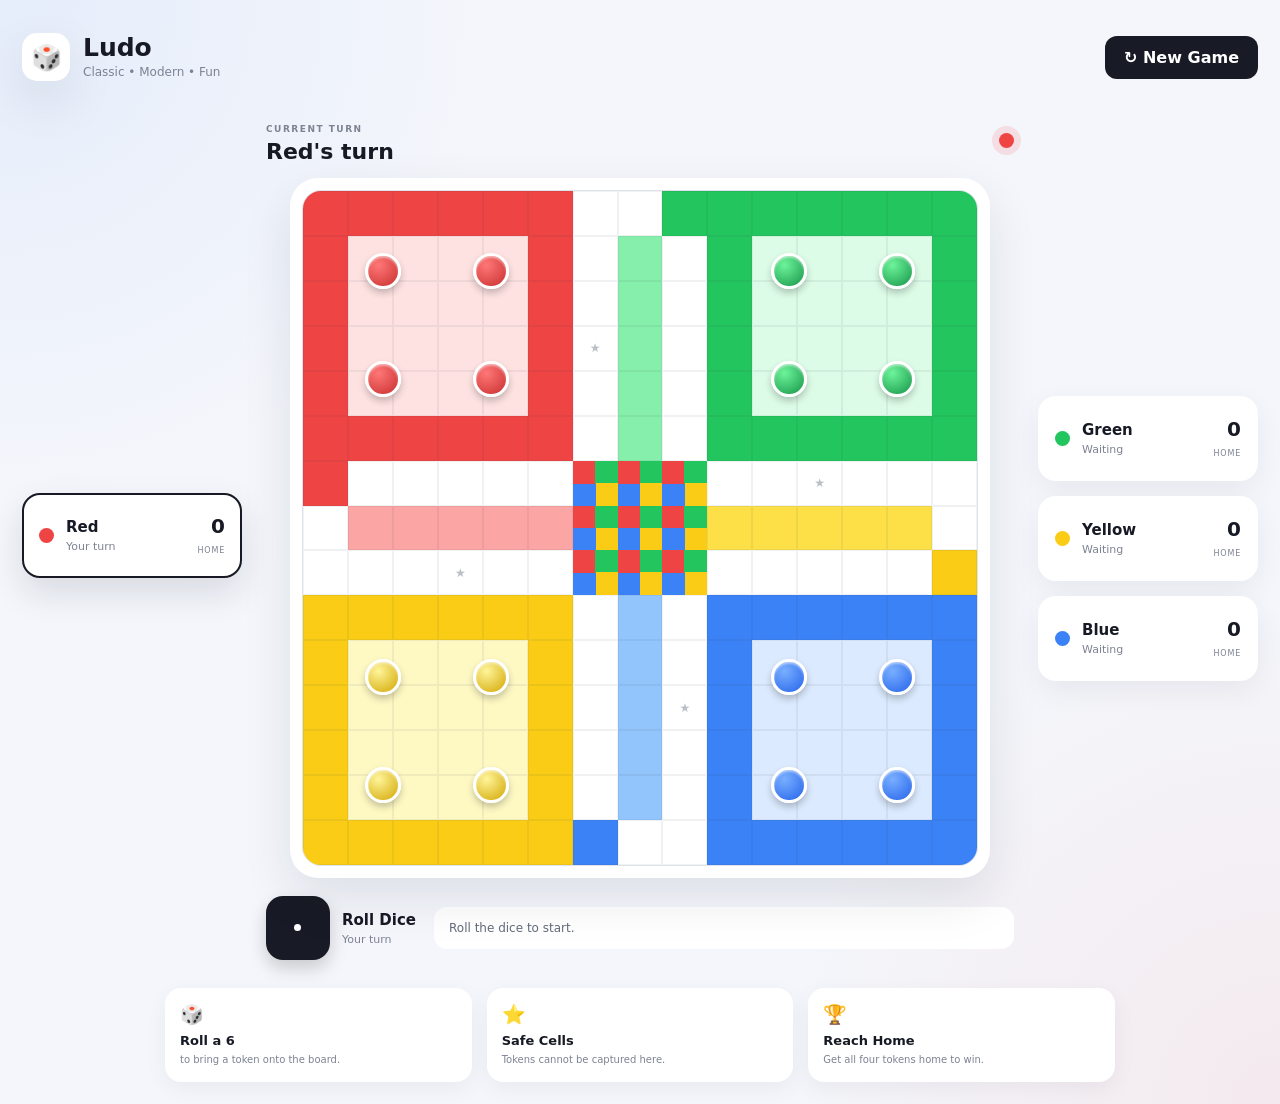
==== index.html @ ee738413 "second but first commit" ====
<!DOCTYPE html>
<html lang="en">
<head>
    <meta charset="UTF-8">
    <meta name="viewport" content="width=device-width, initial-scale=1.0">

    <title>Ludo</title>
    <meta name="description" content="Modern online Ludo game">

    <link rel="stylesheet" href="css/style.css">
</head>

<body>

<div class="app">

    <!-- Header -->
    <header class="topbar">
        <div class="brand">
            <div class="brand-icon">🎲</div>
            <div>
                <h1>Ludo</h1>
                <span>Classic • Modern • Fun</span>
            </div>
        </div>

        <button id="newGameBtn" class="new-game-btn">
            ↻ New Game
        </button>
    </header>


    <!-- Main -->
    <main class="game-layout">

        <!-- Left Player -->
        <aside class="player-panel red-panel" id="panel-red">
            <div class="player-color red"></div>

            <div class="player-info">
                <strong>Red</strong>
                <span id="red-status">Waiting</span>
            </div>

            <div class="player-score">
                <b id="red-score">0</b>
                <small>HOME</small>
            </div>
        </aside>


        <!-- Game -->
        <section class="game-area">

            <div class="game-header">

                <div>
                    <span class="eyebrow">CURRENT TURN</span>
                    <h2 id="turnText">Red's turn</h2>
                </div>

                <div class="turn-indicator" id="turnIndicator"></div>

            </div>


            <!-- Board -->
            <div class="board-wrap">

                <div id="board" class="board"></div>

                <div id="tokenLayer" class="token-layer"></div>

            </div>


            <!-- Dice -->
            <div class="controls">

                <div class="dice-area">

                    <button id="diceBtn" class="dice-button" aria-label="Roll dice">
                        <span class="dot"></span>
                        <span class="dot"></span>
                        <span class="dot"></span>
                        <span class="dot"></span>
                        <span class="dot"></span>
                        <span class="dot"></span>
                        <span class="dot"></span>
                        <span class="dot"></span>
                        <span class="dot"></span>
                    </button>

                    <div class="dice-label">
                        <span id="diceText">Roll Dice</span>
                        <small id="diceHint">Your turn</small>
                    </div>

                </div>

                <div id="message" class="game-message">
                    Roll the dice to start.
                </div>

            </div>

        </section>


        <!-- Right Player -->
        <aside class="players-right">

            <div class="player-panel green-panel" id="panel-green">
                <div class="player-color green"></div>

                <div class="player-info">
                    <strong>Green</strong>
                    <span id="green-status">Waiting</span>
                </div>

                <div class="player-score">
                    <b id="green-score">0</b>
                    <small>HOME</small>
                </div>
            </div>


            <div class="player-panel yellow-panel" id="panel-yellow">
                <div class="player-color yellow"></div>

                <div class="player-info">
                    <strong>Yellow</strong>
                    <span id="yellow-status">Waiting</span>
                </div>

                <div class="player-score">
                    <b id="yellow-score">0</b>
                    <small>HOME</small>
                </div>
            </div>


            <div class="player-panel blue-panel" id="panel-blue">
                <div class="player-color blue"></div>

                <div class="player-info">
                    <strong>Blue</strong>
                    <span id="blue-status">Waiting</span>
                </div>

                <div class="player-score">
                    <b id="blue-score">0</b>
                    <small>HOME</small>
                </div>
            </div>

        </aside>

    </main>


    <!-- Rules -->
    <section class="rules">

        <div>
            <span>🎲</span>
            <strong>Roll a 6</strong>
            <p>to bring a token onto the board.</p>
        </div>

        <div>
            <span>⭐</span>
            <strong>Safe Cells</strong>
            <p>Tokens cannot be captured here.</p>
        </div>

        <div>
            <span>🏆</span>
            <strong>Reach Home</strong>
            <p>Get all four tokens home to win.</p>
        </div>

    </section>

</div>

<script src="js/game.js"></script>

</body>
</html>
---- css/style.css ----
* {
    box-sizing: border-box;
    margin: 0;
    padding: 0;
}

:root {
    --bg: #f4f6fb;
    --card: #ffffff;
    --text: #171a24;
    --muted: #7d8292;

    --red: #ef4444;
    --red-dark: #c92f2f;
    --red-light: #fee2e2;

    --green: #22c55e;
    --green-dark: #159447;
    --green-light: #dcfce7;

    --yellow: #facc15;
    --yellow-dark: #d2a600;
    --yellow-light: #fef9c3;

    --blue: #3b82f6;
    --blue-dark: #2563eb;
    --blue-light: #dbeafe;

    --shadow: 0 20px 50px rgba(22, 28, 45, .10);
}

body {
    min-height: 100vh;
    background:
        radial-gradient(circle at top left, rgba(59,130,246,.08), transparent 30%),
        radial-gradient(circle at bottom right, rgba(239,68,68,.07), transparent 30%),
        var(--bg);

    font-family:
        Inter,
        ui-sans-serif,
        system-ui,
        -apple-system,
        BlinkMacSystemFont,
        "Segoe UI",
        sans-serif;

    color: var(--text);
}

button {
    font: inherit;
}

.app {
    width: min(1450px, 100%);
    margin: auto;
    padding: 22px;
}


/* =========================
   HEADER
========================= */

.topbar {
    height: 70px;

    display: flex;
    align-items: center;
    justify-content: space-between;

    margin-bottom: 25px;
}

.brand {
    display: flex;
    align-items: center;
    gap: 13px;
}

.brand-icon {
    width: 48px;
    height: 48px;

    display: grid;
    place-items: center;

    background: #fff;
    border-radius: 15px;

    box-shadow: var(--shadow);

    font-size: 25px;
}

.brand h1 {
    font-size: 25px;
    line-height: 1;
}

.brand span {
    display: block;
    margin-top: 5px;

    font-size: 12px;
    color: var(--muted);
}

.new-game-btn {
    border: 0;
    background: #181b25;
    color: white;

    padding: 12px 19px;

    border-radius: 12px;

    cursor: pointer;

    font-weight: 700;

    transition: .2s;
}

.new-game-btn:hover {
    transform: translateY(-2px);
    box-shadow: 0 8px 20px rgba(0,0,0,.15);
}


/* =========================
   GAME LAYOUT
========================= */

.game-layout {
    display: grid;

    grid-template-columns:
        minmax(170px, 220px)
        minmax(500px, 760px)
        minmax(170px, 220px);

    gap: 24px;

    align-items: center;

    justify-content: center;
}


/* =========================
   PLAYER PANELS
========================= */

.players-right {
    display: flex;
    flex-direction: column;
    gap: 15px;
}

.player-panel {
    background: var(--card);

    min-height: 85px;

    border-radius: 18px;

    padding: 15px;

    display: flex;
    align-items: center;
    gap: 12px;

    box-shadow: 0 10px 30px rgba(20, 25, 40, .06);

    border: 2px solid transparent;

    transition: .25s;
}

.player-panel.active {
    transform: translateY(-3px);

    box-shadow:
        0 15px 35px rgba(20,25,40,.12);

    border-color: currentColor;
}

.player-color {
    width: 15px;
    height: 15px;

    border-radius: 50%;

    flex-shrink: 0;
}

.player-color.red {
    background: var(--red);
}

.player-color.green {
    background: var(--green);
}

.player-color.yellow {
    background: var(--yellow);
}

.player-color.blue {
    background: var(--blue);
}

.player-info {
    flex: 1;
}

.player-info strong {
    display: block;
    font-size: 15px;
}

.player-info span {
    display: block;

    margin-top: 4px;

    color: var(--muted);

    font-size: 11px;
}

.player-score {
    text-align: right;
}

.player-score b {
    display: block;
    font-size: 20px;
}

.player-score small {
    color: var(--muted);
    font-size: 8px;
    letter-spacing: .8px;
}


/* =========================
   GAME AREA
========================= */

.game-area {
    min-width: 0;
}

.game-header {
    display: flex;
    justify-content: space-between;
    align-items: center;

    margin-bottom: 14px;
}

.eyebrow {
    font-size: 9px;
    font-weight: 800;
    letter-spacing: 1.5px;
    color: var(--muted);
}

.game-header h2 {
    margin-top: 3px;
    font-size: 22px;
}

.turn-indicator {
    width: 15px;
    height: 15px;

    border-radius: 50%;

    background: var(--red);

    box-shadow: 0 0 0 7px rgba(239,68,68,.13);

    transition: .25s;
}


/* =========================
   BOARD
========================= */

.board-wrap {
    width: min(100%, 700px);
    aspect-ratio: 1;

    margin: auto;

    position: relative;

    background: white;

    border-radius: 28px;

    padding: 12px;

    box-shadow: var(--shadow);

    user-select: none;
}

.board {
    width: 100%;
    height: 100%;

    display: grid;

    grid-template-columns: repeat(15, 1fr);
    grid-template-rows: repeat(15, 1fr);

    overflow: hidden;

    border-radius: 19px;

    background: #e9ebf1;

    border: 1px solid #dfe2e9;

    position: relative;
}


/* Every board cell */

.cell {
    position: relative;

    display: grid;
    place-items: center;

    border: 1px solid rgba(50,55,70,.07);

    background: #f7f8fa;
}


/* Yard areas */

.cell.yard-red {
    background: var(--red);
}

.cell.yard-green {
    background: var(--green);
}

.cell.yard-yellow {
    background: var(--yellow);
}

.cell.yard-blue {
    background: var(--blue);
}


/* Yard inner area */

.cell.yard-inner-red {
    background: var(--red-light);
}

.cell.yard-inner-green {
    background: var(--green-light);
}

.cell.yard-inner-yellow {
    background: var(--yellow-light);
}

.cell.yard-inner-blue {
    background: var(--blue-light);
}


/* Main path */

.cell.path {
    background: #fff;
}


/* Colored home lanes */

.cell.lane-red {
    background: #fca5a5;
}

.cell.lane-green {
    background: #86efac;
}

.cell.lane-yellow {
    background: #fde047;
}

.cell.lane-blue {
    background: #93c5fd;
}


/* Starting cells */

.cell.start-red {
    background: var(--red);
}

.cell.start-green {
    background: var(--green);
}

.cell.start-yellow {
    background: var(--yellow);
}

.cell.start-blue {
    background: var(--blue);
}


/* Safe cells */

.safe::after {
    content: "★";

    font-size: 12px;

    color: #b4b7c2;

    opacity: .9;
}


/* Center */

.center-cell {
    background:
        conic-gradient(
            var(--green) 0 25%,
            var(--yellow) 25% 50%,
            var(--blue) 50% 75%,
            var(--red) 75% 100%
        ) !important;

    border: 0 !important;
}


/* =========================
   TOKEN LAYER
========================= */

.token-layer {
    position: absolute;

    inset: 12px;

    pointer-events: none;
}

.token {
    position: absolute;

    width: 5.3%;
    aspect-ratio: 1;

    border-radius: 50%;

    border: 3px solid white;

    box-shadow:
        0 4px 7px rgba(0,0,0,.22),
        inset 0 2px 2px rgba(255,255,255,.45);

    transform:
        translate(-50%, -50%)
        scale(1);

    transition:
        left .16s ease,
        top .16s ease,
        transform .18s ease,
        box-shadow .18s ease;

    pointer-events: auto;

    cursor: default;

    z-index: 5;
}

.token.red {
    background:
        radial-gradient(circle at 35% 30%, #ff7777, var(--red-dark));
}

.token.green {
    background:
        radial-gradient(circle at 35% 30%, #6df49a, var(--green-dark));
}

.token.yellow {
    background:
        radial-gradient(circle at 35% 30%, #fff59a, var(--yellow-dark));
}

.token.blue {
    background:
        radial-gradient(circle at 35% 30%, #79afff, var(--blue-dark));
}

.token.movable {
    cursor: pointer;

    animation: tokenPulse 1s infinite;

    box-shadow:
        0 0 0 5px rgba(255,255,255,.65),
        0 6px 14px rgba(0,0,0,.25);
}

.token.movable:hover {
    transform:
        translate(-50%, -50%)
        scale(1.18);
}

.token.finished {
    opacity: .85;
}

@keyframes tokenPulse {

    0%, 100% {
        transform:
            translate(-50%, -50%)
            scale(1);
    }

    50% {
        transform:
            translate(-50%, -50%)
            scale(1.12);
    }

}


/* =========================
   CONTROLS
========================= */

.controls {
    margin-top: 18px;

    display: flex;
    align-items: center;
    gap: 18px;
}

.dice-area {
    display: flex;
    align-items: center;
    gap: 12px;
}

.dice-button {
    width: 64px;
    height: 64px;

    flex-shrink: 0;

    border: 0;

    border-radius: 17px;

    background: #181b25;

    display: grid;

    grid-template-columns: repeat(3, 1fr);
    grid-template-rows: repeat(3, 1fr);

    padding: 12px;

    cursor: pointer;

    box-shadow:
        0 8px 18px rgba(0,0,0,.18);

    transition: .2s;
}

.dice-button:hover {
    transform: translateY(-2px);
}

.dice-button:active {
    transform: scale(.95);
}

.dice-button.disabled {
    opacity: .45;
    cursor: not-allowed;
    transform: none;
}

.dot {
    width: 7px;
    height: 7px;

    border-radius: 50%;

    background: white;

    opacity: 0;

    justify-self: center;
    align-self: center;
}

.dice-label span {
    display: block;

    font-size: 15px;
    font-weight: 800;
}

.dice-label small {
    display: block;

    margin-top: 4px;

    color: var(--muted);

    font-size: 11px;
}

.game-message {
    flex: 1;

    min-height: 42px;

    padding: 12px 15px;

    background: white;

    border-radius: 13px;

    color: #646a7b;

    font-size: 12px;

    display: flex;
    align-items: center;
}


/* =========================
   RULES
========================= */

.rules {
    margin: 28px auto 0;

    width: min(100%, 950px);

    display: grid;
    grid-template-columns: repeat(3, 1fr);

    gap: 15px;
}

.rules > div {
    background: white;

    border-radius: 16px;

    padding: 15px;

    box-shadow: 0 7px 22px rgba(20,25,40,.05);
}

.rules span {
    font-size: 19px;
}

.rules strong {
    display: block;

    margin-top: 7px;

    font-size: 13px;
}

.rules p {
    margin-top: 4px;

    color: var(--muted);

    font-size: 10px;

    line-height: 1.5;
}


/* =========================
   WINNER
========================= */

.winner-overlay {
    position: fixed;

    inset: 0;

    z-index: 100;

    display: grid;
    place-items: center;

    background: rgba(15,18,27,.65);

    backdrop-filter: blur(8px);
}

.winner-card {
    width: min(90%, 400px);

    padding: 35px;

    background: white;

    border-radius: 25px;

    text-align: center;

    box-shadow: 0 30px 80px rgba(0,0,0,.3);
}

.winner-card .trophy {
    font-size: 55px;
}

.winner-card h2 {
    margin-top: 10px;

    font-size: 28px;
}

.winner-card p {
    margin-top: 8px;

    color: var(--muted);
}

.winner-card button {
    margin-top: 25px;

    border: 0;

    padding: 12px 22px;

    border-radius: 12px;

    background: #181b25;

    color: white;

    font-weight: 700;

    cursor: pointer;
}


/* =========================
   DICE ANIMATION
========================= */

.dice-button.rolling {
    animation: diceShake .5s ease;
}

@keyframes diceShake {

    0% {
        transform: rotate(0);
    }

    20% {
        transform: rotate(-12deg) scale(1.05);
    }

    40% {
        transform: rotate(12deg) scale(1.05);
    }

    60% {
        transform: rotate(-8deg);
    }

    80% {
        transform: rotate(8deg);
    }

    100% {
        transform: rotate(0);
    }

}


/* =========================
   RESPONSIVE
========================= */

@media (max-width: 1050px) {

    .game-layout {
        grid-template-columns: 180px minmax(400px, 650px);
    }

    .players-right {
        grid-column: 1 / -1;

        display: grid;
        grid-template-columns: repeat(3, 1fr);
    }

    .red-panel {
        align-self: start;
    }

}


@media (max-width: 720px) {

    .app {
        padding: 12px;
    }

    .topbar {
        height: 55px;
        margin-bottom: 15px;
    }

    .brand-icon {
        width: 40px;
        height: 40px;
        border-radius: 12px;
        font-size: 20px;
    }

    .brand h1 {
        font-size: 20px;
    }

    .brand span {
        display: none;
    }

    .new-game-btn {
        padding: 9px 12px;
        font-size: 12px;
    }

    .game-layout {
        display: flex;
        flex-direction: column;
        gap: 12px;
    }

    .red-panel {
        width: 100%;
    }

    .players-right {
        width: 100%;

        display: grid;
        grid-template-columns: repeat(3, 1fr);

        gap: 8px;

        order: 5;
    }

    .player-panel {
        min-height: 65px;
        padding: 10px;
        border-radius: 13px;
    }

    .player-info strong {
        font-size: 12px;
    }

    .player-info span {
        font-size: 9px;
    }

    .player-score b {
        font-size: 15px;
    }

    .game-header h2 {
        font-size: 18px;
    }

    .board-wrap {
        padding: 7px;
        border-radius: 20px;
    }

    .token-layer {
        inset: 7px;
    }

    .controls {
        gap: 10px;
    }

    .dice-button {
        width: 57px;
        height: 57px;
    }

    .game-message {
        font-size: 10px;
    }

    .rules {
        grid-template-columns: 1fr;

        margin-top: 15px;
    }

    .rules > div {
        padding: 12px;
    }
}


@media (max-width: 420px) {

    .players-right {
        grid-template-columns: 1fr 1fr;
    }

    .players-right .blue-panel {
        grid-column: span 2;
    }

}
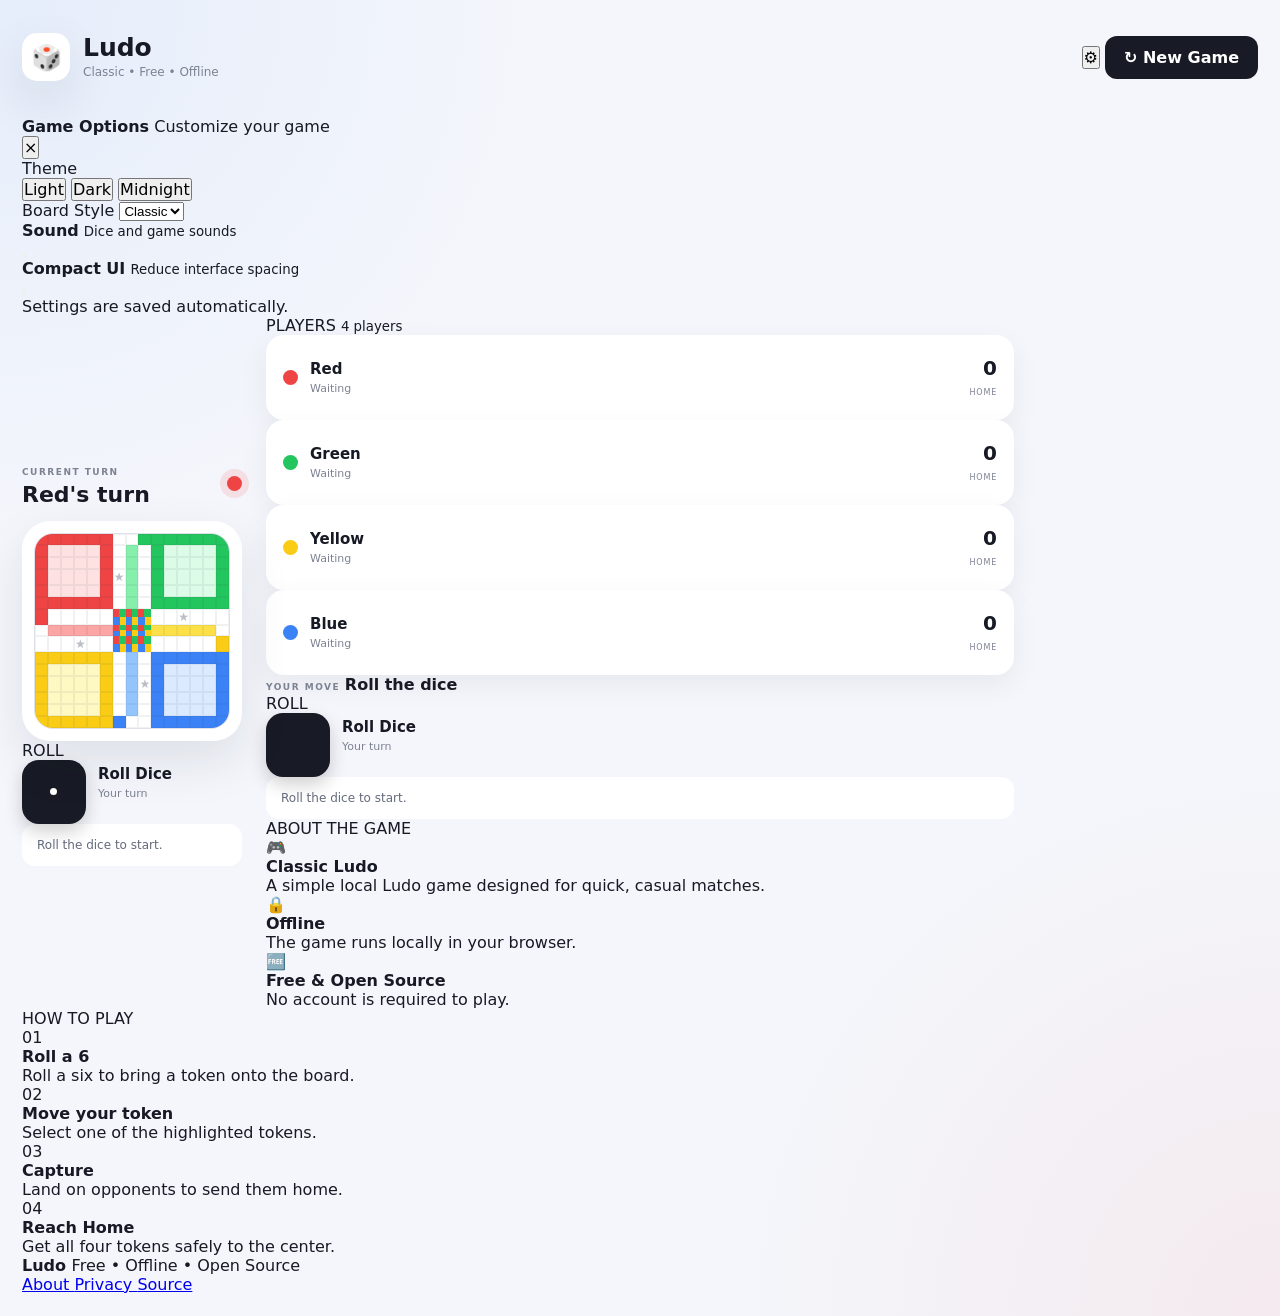
==== commit aff3b9a5: "fixups 0.2" ====
--- a/index.html
+++ b/index.html
@@ -2,10 +2,19 @@
 <html lang="en">
 <head>
     <meta charset="UTF-8">
-    <meta name="viewport" content="width=device-width, initial-scale=1.0">
-
-    <title>Ludo</title>
-    <meta name="description" content="Modern online Ludo game">
+    <meta
+        name="viewport"
+        content="width=device-width, initial-scale=1, viewport-fit=cover"
+    >
+
+    <meta
+        name="description"
+        content="A modern, free and offline Ludo game."
+    >
+
+    <meta name="theme-color" content="#f4f6fb">
+
+    <title>Ludo — Classic Offline Game</title>
 
     <link rel="stylesheet" href="css/style.css">
 </head>
@@ -14,175 +23,750 @@
 
 <div class="app">
 
-    <!-- Header -->
+    <!-- =================================================
+         HEADER
+    ================================================== -->
+
     <header class="topbar">
+
         <div class="brand">
-            <div class="brand-icon">🎲</div>
+
+            <div class="brand-icon">
+                🎲
+            </div>
+
+            <div class="brand-text">
+                <h1>Ludo</h1>
+                <span>Classic • Free • Offline</span>
+            </div>
+
+        </div>
+
+
+        <div class="header-actions">
+
+            <button
+                id="optionsBtn"
+                class="icon-btn"
+                type="button"
+                aria-label="Open options"
+                title="Options"
+            >
+                ⚙
+            </button>
+
+            <button
+                id="newGameBtn"
+                class="new-game-btn"
+                type="button"
+            >
+                <span>↻</span>
+                <span>New Game</span>
+            </button>
+
+        </div>
+
+    </header>
+
+
+    <!-- =================================================
+         OPTIONS MENU
+    ================================================== -->
+
+    <div
+        id="optionsMenu"
+        class="options-menu"
+        aria-hidden="true"
+    >
+
+        <div class="options-head">
             <div>
-                <h1>Ludo</h1>
-                <span>Classic • Modern • Fun</span>
-            </div>
-        </div>
-
-        <button id="newGameBtn" class="new-game-btn">
-            ↻ New Game
-        </button>
-    </header>
-
-
-    <!-- Main -->
+                <strong>Game Options</strong>
+                <span>Customize your game</span>
+            </div>
+
+            <button
+                id="closeOptionsBtn"
+                class="close-options"
+                type="button"
+                aria-label="Close options"
+            >
+                ×
+            </button>
+        </div>
+
+
+        <div class="option-group">
+
+            <label>Theme</label>
+
+            <div class="theme-options">
+
+                <button
+                    class="theme-choice active"
+                    data-theme="light"
+                    type="button"
+                >
+                    <span class="theme-preview light-preview"></span>
+                    Light
+                </button>
+
+                <button
+                    class="theme-choice"
+                    data-theme="dark"
+                    type="button"
+                >
+                    <span class="theme-preview dark-preview"></span>
+                    Dark
+                </button>
+
+                <button
+                    class="theme-choice"
+                    data-theme="midnight"
+                    type="button"
+                >
+                    <span class="theme-preview midnight-preview"></span>
+                    Midnight
+                </button>
+
+            </div>
+
+        </div>
+
+
+        <div class="option-group">
+
+            <label>Board Style</label>
+
+            <select id="boardStyleSelect">
+
+                <option value="classic">
+                    Classic
+                </option>
+
+                <option value="soft">
+                    Soft
+                </option>
+
+                <option value="glass">
+                    Glass
+                </option>
+
+            </select>
+
+        </div>
+
+
+        <div class="option-row">
+
+            <div>
+                <strong>Sound</strong>
+                <small>Dice and game sounds</small>
+            </div>
+
+            <button
+                id="soundToggle"
+                class="switch active"
+                type="button"
+                aria-label="Toggle sound"
+            >
+                <span></span>
+            </button>
+
+        </div>
+
+
+        <div class="option-row">
+
+            <div>
+                <strong>Compact UI</strong>
+                <small>Reduce interface spacing</small>
+            </div>
+
+            <button
+                id="compactToggle"
+                class="switch"
+                type="button"
+                aria-label="Toggle compact interface"
+            >
+                <span></span>
+            </button>
+
+        </div>
+
+
+        <div class="options-footer">
+            Settings are saved automatically.
+        </div>
+
+    </div>
+
+
+    <!-- =================================================
+         MAIN GAME
+    ================================================== -->
+
     <main class="game-layout">
 
-        <!-- Left Player -->
-        <aside class="player-panel red-panel" id="panel-red">
-            <div class="player-color red"></div>
-
-            <div class="player-info">
-                <strong>Red</strong>
-                <span id="red-status">Waiting</span>
-            </div>
-
-            <div class="player-score">
-                <b id="red-score">0</b>
-                <small>HOME</small>
-            </div>
+
+        <!-- =================================================
+             BOARD COLUMN
+        ================================================== -->
+
+        <section class="game-column">
+
+            <div class="game-header">
+
+                <div class="turn-title">
+
+                    <span class="eyebrow">
+                        CURRENT TURN
+                    </span>
+
+                    <h2 id="turnText">
+                        Red's turn
+                    </h2>
+
+                </div>
+
+                <div
+                    id="turnIndicator"
+                    class="turn-indicator red-indicator"
+                ></div>
+
+            </div>
+
+
+            <!-- BOARD -->
+
+            <div class="board-wrap">
+
+                <div
+                    id="board"
+                    class="board"
+                    aria-label="Ludo board"
+                ></div>
+
+                <div
+                    id="tokenLayer"
+                    class="token-layer"
+                ></div>
+
+            </div>
+
+
+            <!-- MOBILE DICE -->
+
+            <div class="mobile-controls">
+
+                <div class="dice-area">
+
+                    <div class="dice-button-wrap">
+
+                        <div
+                            id="diceAttention"
+                            class="dice-attention"
+                        >
+                            ROLL
+                        </div>
+
+                        <button
+                            id="diceBtn"
+                            class="dice-button"
+                            type="button"
+                            aria-label="Roll dice"
+                        >
+
+                            <span class="dot"></span>
+                            <span class="dot"></span>
+                            <span class="dot"></span>
+
+                            <span class="dot"></span>
+                            <span class="dot"></span>
+                            <span class="dot"></span>
+
+                            <span class="dot"></span>
+                            <span class="dot"></span>
+                            <span class="dot"></span>
+
+                        </button>
+
+                    </div>
+
+
+                    <div class="dice-label">
+
+                        <span id="diceText">
+                            Roll Dice
+                        </span>
+
+                        <small id="diceHint">
+                            Your turn
+                        </small>
+
+                    </div>
+
+                </div>
+
+
+                <div
+                    id="mobileMessage"
+                    class="game-message"
+                >
+                    Roll the dice to start.
+                </div>
+
+            </div>
+
+        </section>
+
+
+        <!-- =================================================
+             RIGHT SIDEBAR
+        ================================================== -->
+
+        <aside class="sidebar">
+
+
+            <!-- PLAYERS -->
+
+            <section class="players-section">
+
+                <div class="section-title">
+                    <span>PLAYERS</span>
+                    <small>4 players</small>
+                </div>
+
+
+                <div
+                    id="playerList"
+                    class="player-list"
+                >
+
+                    <!-- RED -->
+
+                    <div
+                        class="player-panel red-panel"
+                        id="panel-red"
+                    >
+
+                        <div class="player-color red"></div>
+
+                        <div class="player-info">
+
+                            <strong>Red</strong>
+
+                            <span id="red-status">
+                                Waiting
+                            </span>
+
+                        </div>
+
+                        <div class="player-score">
+
+                            <b id="red-score">
+                                0
+                            </b>
+
+                            <small>HOME</small>
+
+                        </div>
+
+                    </div>
+
+
+                    <!-- GREEN -->
+
+                    <div
+                        class="player-panel green-panel"
+                        id="panel-green"
+                    >
+
+                        <div class="player-color green"></div>
+
+                        <div class="player-info">
+
+                            <strong>Green</strong>
+
+                            <span id="green-status">
+                                Waiting
+                            </span>
+
+                        </div>
+
+                        <div class="player-score">
+
+                            <b id="green-score">
+                                0
+                            </b>
+
+                            <small>HOME</small>
+
+                        </div>
+
+                    </div>
+
+
+                    <!-- YELLOW -->
+
+                    <div
+                        class="player-panel yellow-panel"
+                        id="panel-yellow"
+                    >
+
+                        <div class="player-color yellow"></div>
+
+                        <div class="player-info">
+
+                            <strong>Yellow</strong>
+
+                            <span id="yellow-status">
+                                Waiting
+                            </span>
+
+                        </div>
+
+                        <div class="player-score">
+
+                            <b id="yellow-score">
+                                0
+                            </b>
+
+                            <small>HOME</small>
+
+                        </div>
+
+                    </div>
+
+
+                    <!-- BLUE -->
+
+                    <div
+                        class="player-panel blue-panel"
+                        id="panel-blue"
+                    >
+
+                        <div class="player-color blue"></div>
+
+                        <div class="player-info">
+
+                            <strong>Blue</strong>
+
+                            <span id="blue-status">
+                                Waiting
+                            </span>
+
+                        </div>
+
+                        <div class="player-score">
+
+                            <b id="blue-score">
+                                0
+                            </b>
+
+                            <small>HOME</small>
+
+                        </div>
+
+                    </div>
+
+                </div>
+
+            </section>
+
+
+            <!-- =================================================
+                 DICE DESKTOP
+            ================================================== -->
+
+            <section class="desktop-controls">
+
+                <div class="desktop-dice-title">
+                    <span class="eyebrow">
+                        YOUR MOVE
+                    </span>
+
+                    <strong>
+                        Roll the dice
+                    </strong>
+                </div>
+
+
+                <div class="dice-area">
+
+                    <div class="dice-button-wrap">
+
+                        <div
+                            id="diceAttentionDesktop"
+                            class="dice-attention"
+                        >
+                            ROLL
+                        </div>
+
+                        <button
+                            id="diceBtnDesktop"
+                            class="dice-button"
+                            type="button"
+                            aria-label="Roll dice"
+                        >
+
+                            <span class="dot"></span>
+                            <span class="dot"></span>
+                            <span class="dot"></span>
+
+                            <span class="dot"></span>
+                            <span class="dot"></span>
+                            <span class="dot"></span>
+
+                            <span class="dot"></span>
+                            <span class="dot"></span>
+                            <span class="dot"></span>
+
+                        </button>
+
+                    </div>
+
+
+                    <div class="dice-label">
+
+                        <span id="diceTextDesktop">
+                            Roll Dice
+                        </span>
+
+                        <small id="diceHintDesktop">
+                            Your turn
+                        </small>
+
+                    </div>
+
+                </div>
+
+
+                <div
+                    id="desktopMessage"
+                    class="game-message"
+                >
+                    Roll the dice to start.
+                </div>
+
+            </section>
+
+
+            <!-- =================================================
+                 GAME INFO
+            ================================================== -->
+
+            <section class="about-section">
+
+                <div class="section-title">
+                    <span>ABOUT THE GAME</span>
+                </div>
+
+
+                <div class="info-card">
+
+                    <div class="info-icon">
+                        🎮
+                    </div>
+
+                    <div>
+                        <strong>
+                            Classic Ludo
+                        </strong>
+
+                        <p>
+                            A simple local Ludo game
+                            designed for quick,
+                            casual matches.
+                        </p>
+                    </div>
+
+                </div>
+
+
+                <div class="info-card">
+
+                    <div class="info-icon">
+                        🔒
+                    </div>
+
+                    <div>
+                        <strong>
+                            Offline
+                        </strong>
+
+                        <p>
+                            The game runs locally
+                            in your browser.
+                        </p>
+                    </div>
+
+                </div>
+
+
+                <div class="info-card">
+
+                    <div class="info-icon">
+                        🆓
+                    </div>
+
+                    <div>
+                        <strong>
+                            Free & Open Source
+                        </strong>
+
+                        <p>
+                            No account is required
+                            to play.
+                        </p>
+                    </div>
+
+                </div>
+
+            </section>
+
         </aside>
 
-
-        <!-- Game -->
-        <section class="game-area">
-
-            <div class="game-header">
+    </main>
+
+
+    <!-- =================================================
+         RULES
+    ================================================== -->
+
+    <section class="rules-section">
+
+        <div class="section-title rules-title">
+            <span>HOW TO PLAY</span>
+        </div>
+
+
+        <div class="rules-grid">
+
+            <div class="rule-card">
+
+                <span class="rule-number">
+                    01
+                </span>
 
                 <div>
-                    <span class="eyebrow">CURRENT TURN</span>
-                    <h2 id="turnText">Red's turn</h2>
-                </div>
-
-                <div class="turn-indicator" id="turnIndicator"></div>
-
-            </div>
-
-
-            <!-- Board -->
-            <div class="board-wrap">
-
-                <div id="board" class="board"></div>
-
-                <div id="tokenLayer" class="token-layer"></div>
-
-            </div>
-
-
-            <!-- Dice -->
-            <div class="controls">
-
-                <div class="dice-area">
-
-                    <button id="diceBtn" class="dice-button" aria-label="Roll dice">
-                        <span class="dot"></span>
-                        <span class="dot"></span>
-                        <span class="dot"></span>
-                        <span class="dot"></span>
-                        <span class="dot"></span>
-                        <span class="dot"></span>
-                        <span class="dot"></span>
-                        <span class="dot"></span>
-                        <span class="dot"></span>
-                    </button>
-
-                    <div class="dice-label">
-                        <span id="diceText">Roll Dice</span>
-                        <small id="diceHint">Your turn</small>
-                    </div>
-
-                </div>
-
-                <div id="message" class="game-message">
-                    Roll the dice to start.
-                </div>
-
-            </div>
-
-        </section>
-
-
-        <!-- Right Player -->
-        <aside class="players-right">
-
-            <div class="player-panel green-panel" id="panel-green">
-                <div class="player-color green"></div>
-
-                <div class="player-info">
-                    <strong>Green</strong>
-                    <span id="green-status">Waiting</span>
-                </div>
-
-                <div class="player-score">
-                    <b id="green-score">0</b>
-                    <small>HOME</small>
-                </div>
-            </div>
-
-
-            <div class="player-panel yellow-panel" id="panel-yellow">
-                <div class="player-color yellow"></div>
-
-                <div class="player-info">
-                    <strong>Yellow</strong>
-                    <span id="yellow-status">Waiting</span>
-                </div>
-
-                <div class="player-score">
-                    <b id="yellow-score">0</b>
-                    <small>HOME</small>
-                </div>
-            </div>
-
-
-            <div class="player-panel blue-panel" id="panel-blue">
-                <div class="player-color blue"></div>
-
-                <div class="player-info">
-                    <strong>Blue</strong>
-                    <span id="blue-status">Waiting</span>
-                </div>
-
-                <div class="player-score">
-                    <b id="blue-score">0</b>
-                    <small>HOME</small>
-                </div>
-            </div>
-
-        </aside>
-
-    </main>
-
-
-    <!-- Rules -->
-    <section class="rules">
+                    <strong>
+                        Roll a 6
+                    </strong>
+
+                    <p>
+                        Roll a six to bring
+                        a token onto the board.
+                    </p>
+                </div>
+
+            </div>
+
+
+            <div class="rule-card">
+
+                <span class="rule-number">
+                    02
+                </span>
+
+                <div>
+                    <strong>
+                        Move your token
+                    </strong>
+
+                    <p>
+                        Select one of the
+                        highlighted tokens.
+                    </p>
+                </div>
+
+            </div>
+
+
+            <div class="rule-card">
+
+                <span class="rule-number">
+                    03
+                </span>
+
+                <div>
+                    <strong>
+                        Capture
+                    </strong>
+
+                    <p>
+                        Land on opponents
+                        to send them home.
+                    </p>
+
+                </div>
+
+            </div>
+
+
+            <div class="rule-card">
+
+                <span class="rule-number">
+                    04
+                </span>
+
+                <div>
+                    <strong>
+                        Reach Home
+                    </strong>
+
+                    <p>
+                        Get all four tokens
+                        safely to the center.
+                    </p>
+                </div>
+
+            </div>
+
+        </div>
+
+    </section>
+
+
+    <!-- =================================================
+         FOOTER
+    ================================================== -->
+
+    <footer class="footer">
 
         <div>
-            <span>🎲</span>
-            <strong>Roll a 6</strong>
-            <p>to bring a token onto the board.</p>
-        </div>
-
-        <div>
-            <span>⭐</span>
-            <strong>Safe Cells</strong>
-            <p>Tokens cannot be captured here.</p>
-        </div>
-
-        <div>
-            <span>🏆</span>
-            <strong>Reach Home</strong>
-            <p>Get all four tokens home to win.</p>
-        </div>
-
-    </section>
+
+            <strong>
+                Ludo
+            </strong>
+
+            <span>
+                Free • Offline • Open Source
+            </span>
+
+        </div>
+
+
+        <div class="footer-links">
+
+            <a href="#" onclick="return false;">
+                About
+            </a>
+
+            <a href="#" onclick="return false;">
+                Privacy
+            </a>
+
+            <a href="#" onclick="return false;">
+                Source
+            </a>
+
+        </div>
+
+    </footer>
 
 </div>
+
 
 <script src="js/game.js"></script>
 
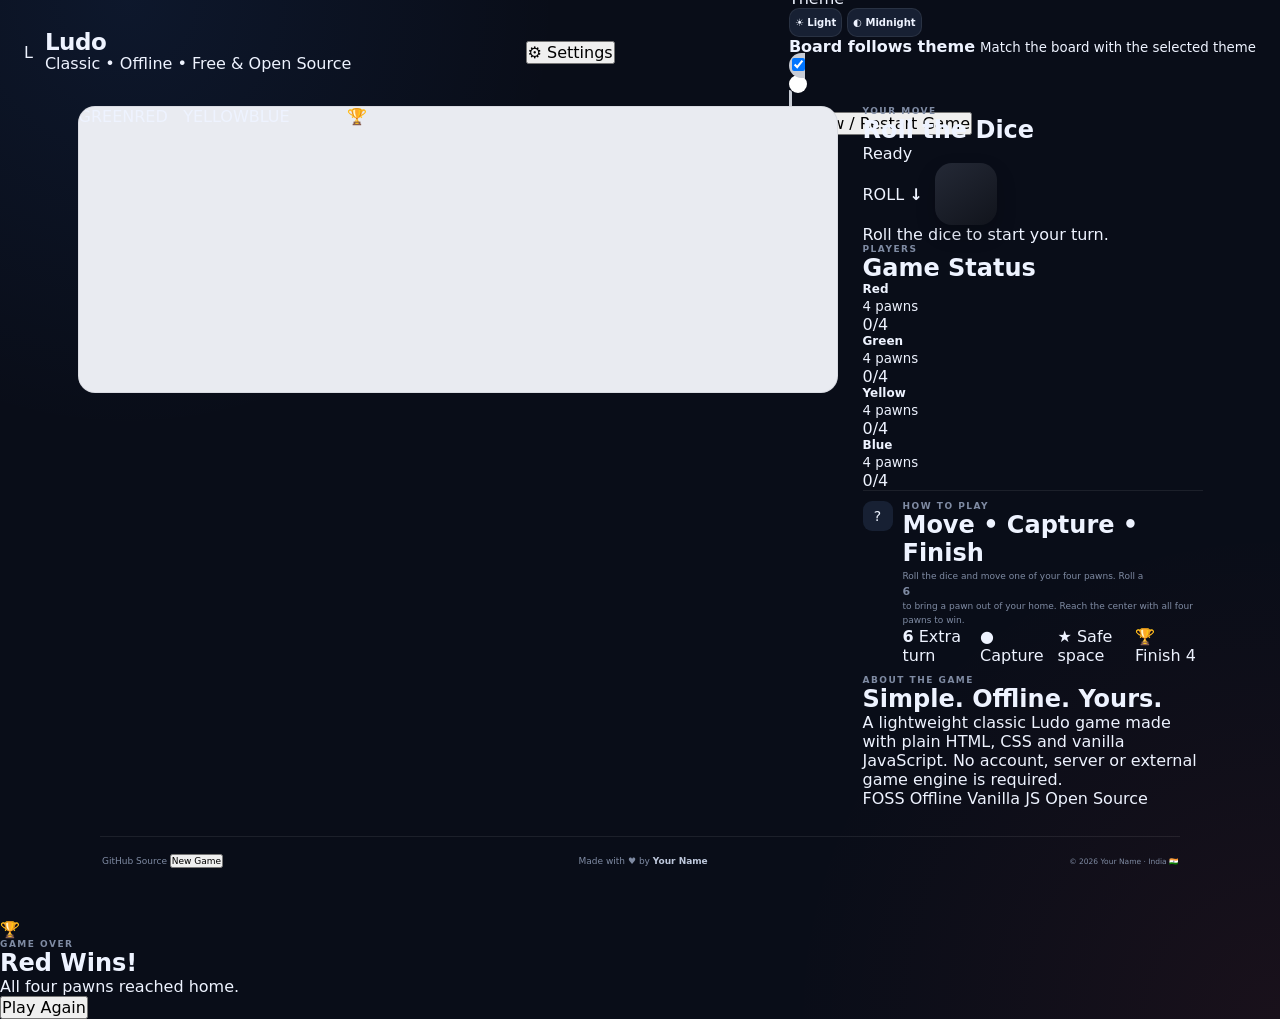
==== commit 1e33719b: "fixups 0.3" ====
--- a/index.html
+++ b/index.html
@@ -2,6 +2,7 @@
 <html lang="en">
 <head>
     <meta charset="UTF-8">
+
     <meta
         name="viewport"
         content="width=device-width, initial-scale=1, viewport-fit=cover"
@@ -9,59 +10,118 @@
 
     <meta
         name="description"
-        content="A modern, free and offline Ludo game."
+        content="A modern classic offline Ludo game built with vanilla JavaScript."
     >
 
-    <meta name="theme-color" content="#f4f6fb">
+    <meta name="theme-color" content="#111827">
 
     <title>Ludo — Classic Offline Game</title>
 
     <link rel="stylesheet" href="css/style.css">
 </head>
 
-<body>
+<body data-theme="midnight">
 
 <div class="app">
 
-    <!-- =================================================
+    <!-- =========================================================
          HEADER
-    ================================================== -->
+    ========================================================== -->
 
     <header class="topbar">
 
         <div class="brand">
 
-            <div class="brand-icon">
-                🎲
-            </div>
+            <div class="brand-mark">L</div>
 
             <div class="brand-text">
                 <h1>Ludo</h1>
-                <span>Classic • Free • Offline</span>
+                <p>Classic • Offline • Free & Open Source</p>
             </div>
 
         </div>
 
-
-        <div class="header-actions">
+        <button
+            id="settingsButton"
+            class="settings-button"
+            type="button"
+            aria-expanded="false"
+        >
+            <span class="settings-icon">⚙</span>
+            <span>Settings</span>
+        </button>
+
+        <!-- SETTINGS MENU -->
+
+        <div
+            id="settingsMenu"
+            class="settings-menu"
+            aria-hidden="true"
+        >
+
+            <div class="settings-title">
+                <strong>Game Settings</strong>
+                <span>Customize your game</span>
+            </div>
+
+            <div class="setting-group">
+
+                <label>Theme</label>
+
+                <div class="theme-buttons">
+
+                    <button
+                        class="theme-choice"
+                        data-theme-choice="light"
+                        type="button"
+                    >
+                        ☀ Light
+                    </button>
+
+                    <button
+                        class="theme-choice"
+                        data-theme-choice="midnight"
+                        type="button"
+                    >
+                        ◐ Midnight
+                    </button>
+
+                </div>
+
+            </div>
+
+            <div class="setting-row">
+
+                <div>
+                    <strong>Board follows theme</strong>
+                    <small>
+                        Match the board with the selected theme
+                    </small>
+                </div>
+
+                <label class="switch">
+
+                    <input
+                        id="boardThemeToggle"
+                        type="checkbox"
+                        checked
+                    >
+
+                    <span class="slider"></span>
+
+                </label>
+
+            </div>
+
+            <div class="settings-divider"></div>
 
             <button
-                id="optionsBtn"
-                class="icon-btn"
-                type="button"
-                aria-label="Open options"
-                title="Options"
-            >
-                ⚙
-            </button>
-
-            <button
-                id="newGameBtn"
-                class="new-game-btn"
+                id="restartButton"
+                class="restart-button"
                 type="button"
             >
                 <span>↻</span>
-                <span>New Game</span>
+                New / Restart Game
             </button>
 
         </div>
@@ -69,404 +129,379 @@
     </header>
 
 
-    <!-- =================================================
-         OPTIONS MENU
-    ================================================== -->
-
-    <div
-        id="optionsMenu"
-        class="options-menu"
-        aria-hidden="true"
-    >
-
-        <div class="options-head">
-            <div>
-                <strong>Game Options</strong>
-                <span>Customize your game</span>
-            </div>
-
-            <button
-                id="closeOptionsBtn"
-                class="close-options"
-                type="button"
-                aria-label="Close options"
-            >
-                ×
-            </button>
-        </div>
-
-
-        <div class="option-group">
-
-            <label>Theme</label>
-
-            <div class="theme-options">
-
-                <button
-                    class="theme-choice active"
-                    data-theme="light"
-                    type="button"
-                >
-                    <span class="theme-preview light-preview"></span>
-                    Light
-                </button>
-
-                <button
-                    class="theme-choice"
-                    data-theme="dark"
-                    type="button"
-                >
-                    <span class="theme-preview dark-preview"></span>
-                    Dark
-                </button>
-
-                <button
-                    class="theme-choice"
-                    data-theme="midnight"
-                    type="button"
-                >
-                    <span class="theme-preview midnight-preview"></span>
-                    Midnight
-                </button>
-
-            </div>
-
-        </div>
-
-
-        <div class="option-group">
-
-            <label>Board Style</label>
-
-            <select id="boardStyleSelect">
-
-                <option value="classic">
-                    Classic
-                </option>
-
-                <option value="soft">
-                    Soft
-                </option>
-
-                <option value="glass">
-                    Glass
-                </option>
-
-            </select>
-
-        </div>
-
-
-        <div class="option-row">
-
-            <div>
-                <strong>Sound</strong>
-                <small>Dice and game sounds</small>
-            </div>
-
-            <button
-                id="soundToggle"
-                class="switch active"
-                type="button"
-                aria-label="Toggle sound"
-            >
-                <span></span>
-            </button>
-
-        </div>
-
-
-        <div class="option-row">
-
-            <div>
-                <strong>Compact UI</strong>
-                <small>Reduce interface spacing</small>
-            </div>
-
-            <button
-                id="compactToggle"
-                class="switch"
-                type="button"
-                aria-label="Toggle compact interface"
-            >
-                <span></span>
-            </button>
-
-        </div>
-
-
-        <div class="options-footer">
-            Settings are saved automatically.
-        </div>
-
-    </div>
-
-
-    <!-- =================================================
+    <!-- =========================================================
          MAIN GAME
-    ================================================== -->
+    ========================================================== -->
 
     <main class="game-layout">
 
-
-        <!-- =================================================
-             BOARD COLUMN
-        ================================================== -->
-
-        <section class="game-column">
-
-            <div class="game-header">
-
-                <div class="turn-title">
-
-                    <span class="eyebrow">
-                        CURRENT TURN
-                    </span>
-
-                    <h2 id="turnText">
-                        Red's turn
-                    </h2>
-
-                </div>
-
-                <div
-                    id="turnIndicator"
-                    class="turn-indicator red-indicator"
-                ></div>
-
-            </div>
-
-
-            <!-- BOARD -->
-
-            <div class="board-wrap">
+        <!-- =====================================================
+             BOARD
+        ====================================================== -->
+
+        <section class="board-section">
+
+            <div class="board-frame">
 
                 <div
                     id="board"
                     class="board"
-                    aria-label="Ludo board"
-                ></div>
+                    aria-label="Ludo game board"
+                >
+
+                    <!-- TOP / GREEN HOME -->
+
+                    <div class="home-area home-green">
+
+                        <div class="home-title">GREEN</div>
+
+                        <div class="yard">
+
+                            <div
+                                class="yard-slot"
+                                data-yard="green-0"
+                            ></div>
+
+                            <div
+                                class="yard-slot"
+                                data-yard="green-1"
+                            ></div>
+
+                            <div
+                                class="yard-slot"
+                                data-yard="green-2"
+                            ></div>
+
+                            <div
+                                class="yard-slot"
+                                data-yard="green-3"
+                            ></div>
+
+                        </div>
+
+                    </div>
+
+
+                    <!-- LEFT / RED HOME -->
+
+                    <div class="home-area home-red">
+
+                        <div class="home-title">RED</div>
+
+                        <div class="yard">
+
+                            <div
+                                class="yard-slot"
+                                data-yard="red-0"
+                            ></div>
+
+                            <div
+                                class="yard-slot"
+                                data-yard="red-1"
+                            ></div>
+
+                            <div
+                                class="yard-slot"
+                                data-yard="red-2"
+                            ></div>
+
+                            <div
+                                class="yard-slot"
+                                data-yard="red-3"
+                            ></div>
+
+                        </div>
+
+                    </div>
+
+
+                    <!-- RIGHT / YELLOW HOME -->
+
+                    <div class="home-area home-yellow">
+
+                        <div class="home-title">YELLOW</div>
+
+                        <div class="yard">
+
+                            <div
+                                class="yard-slot"
+                                data-yard="yellow-0"
+                            ></div>
+
+                            <div
+                                class="yard-slot"
+                                data-yard="yellow-1"
+                            ></div>
+
+                            <div
+                                class="yard-slot"
+                                data-yard="yellow-2"
+                            ></div>
+
+                            <div
+                                class="yard-slot"
+                                data-yard="yellow-3"
+                            ></div>
+
+                        </div>
+
+                    </div>
+
+
+                    <!-- BOTTOM / BLUE HOME -->
+
+                    <div class="home-area home-blue">
+
+                        <div class="home-title">BLUE</div>
+
+                        <div class="yard">
+
+                            <div
+                                class="yard-slot"
+                                data-yard="blue-0"
+                            ></div>
+
+                            <div
+                                class="yard-slot"
+                                data-yard="blue-1"
+                            ></div>
+
+                            <div
+                                class="yard-slot"
+                                data-yard="blue-2"
+                            ></div>
+
+                            <div
+                                class="yard-slot"
+                                data-yard="blue-3"
+                            ></div>
+
+                        </div>
+
+                    </div>
+
+
+                    <!-- BOARD GRID -->
+
+                    <div
+                        id="boardGrid"
+                        class="board-grid"
+                    ></div>
+
+
+                    <!-- CENTER -->
+
+                    <div class="home-center">
+
+                        <div class="center-triangle red"></div>
+
+                        <div class="center-triangle green"></div>
+
+                        <div class="center-triangle yellow"></div>
+
+                        <div class="center-triangle blue"></div>
+
+                        <div class="center-core">
+                            <span>🏆</span>
+                        </div>
+
+                    </div>
+
+
+                    <!-- TOKENS -->
+
+                    <div
+                        id="tokenLayer"
+                        class="token-layer"
+                    ></div>
+
+                </div>
+
+            </div>
+
+        </section>
+
+
+        <!-- =====================================================
+             RIGHT GAME PANEL
+        ====================================================== -->
+
+        <aside class="game-panel">
+
+
+            <!-- =================================================
+                 DICE
+            ================================================== -->
+
+            <section class="dice-card">
+
+                <div class="dice-header">
+
+                    <div>
+
+                        <span class="eyebrow">
+                            YOUR MOVE
+                        </span>
+
+                        <h2>Roll the Dice</h2>
+
+                    </div>
+
+                    <span
+                        id="diceStatus"
+                        class="dice-status"
+                    >
+                        Ready
+                    </span>
+
+                </div>
+
+
+                <div class="dice-area">
+
+                    <div
+                        id="dicePointer"
+                        class="dice-pointer"
+                    >
+                        <span>ROLL</span>
+                        <b>↓</b>
+                    </div>
+
+
+                    <button
+                        id="diceButton"
+                        class="dice-button"
+                        type="button"
+                        aria-label="Roll dice"
+                    >
+
+                        <div class="dice-face">
+
+                            <span class="dot dot-1"></span>
+                            <span class="dot dot-2"></span>
+                            <span class="dot dot-3"></span>
+                            <span class="dot dot-4"></span>
+                            <span class="dot dot-5"></span>
+                            <span class="dot dot-6"></span>
+                            <span class="dot dot-7"></span>
+                            <span class="dot dot-8"></span>
+                            <span class="dot dot-9"></span>
+
+                        </div>
+
+                    </button>
+
+                </div>
+
+
+                <p
+                    id="diceHint"
+                    class="dice-hint"
+                >
+                    Roll the dice to start your turn.
+                </p>
+
+            </section>
+
+
+            <!-- =================================================
+                 PLAYER STATUS
+            ================================================== -->
+
+            <section class="players-card">
+
+                <div class="panel-heading">
+
+                    <div>
+
+                        <span class="eyebrow">
+                            PLAYERS
+                        </span>
+
+                        <h2>Game Status</h2>
+
+                    </div>
+
+                </div>
+
 
                 <div
-                    id="tokenLayer"
-                    class="token-layer"
-                ></div>
-
-            </div>
-
-
-            <!-- MOBILE DICE -->
-
-            <div class="mobile-controls">
-
-                <div class="dice-area">
-
-                    <div class="dice-button-wrap">
-
-                        <div
-                            id="diceAttention"
-                            class="dice-attention"
-                        >
-                            ROLL
-                        </div>
-
-                        <button
-                            id="diceBtn"
-                            class="dice-button"
-                            type="button"
-                            aria-label="Roll dice"
-                        >
-
-                            <span class="dot"></span>
-                            <span class="dot"></span>
-                            <span class="dot"></span>
-
-                            <span class="dot"></span>
-                            <span class="dot"></span>
-                            <span class="dot"></span>
-
-                            <span class="dot"></span>
-                            <span class="dot"></span>
-                            <span class="dot"></span>
-
-                        </button>
-
-                    </div>
-
-
-                    <div class="dice-label">
-
-                        <span id="diceText">
-                            Roll Dice
+                    id="playersList"
+                    class="players-list"
+                >
+
+                    <div
+                        class="player-card"
+                        data-player="red"
+                    >
+
+                        <span class="player-dot red"></span>
+
+                        <div class="player-info">
+                            <strong>Red</strong>
+                            <small>4 pawns</small>
+                        </div>
+
+                        <span class="player-score">
+                            0/4
                         </span>
 
-                        <small id="diceHint">
-                            Your turn
-                        </small>
-
-                    </div>
-
-                </div>
-
-
-                <div
-                    id="mobileMessage"
-                    class="game-message"
-                >
-                    Roll the dice to start.
-                </div>
-
-            </div>
-
-        </section>
-
-
-        <!-- =================================================
-             RIGHT SIDEBAR
-        ================================================== -->
-
-        <aside class="sidebar">
-
-
-            <!-- PLAYERS -->
-
-            <section class="players-section">
-
-                <div class="section-title">
-                    <span>PLAYERS</span>
-                    <small>4 players</small>
-                </div>
-
-
-                <div
-                    id="playerList"
-                    class="player-list"
-                >
-
-                    <!-- RED -->
+                    </div>
+
 
                     <div
-                        class="player-panel red-panel"
-                        id="panel-red"
-                    >
-
-                        <div class="player-color red"></div>
+                        class="player-card"
+                        data-player="green"
+                    >
+
+                        <span class="player-dot green"></span>
 
                         <div class="player-info">
-
-                            <strong>Red</strong>
-
-                            <span id="red-status">
-                                Waiting
-                            </span>
-
-                        </div>
-
-                        <div class="player-score">
-
-                            <b id="red-score">
-                                0
-                            </b>
-
-                            <small>HOME</small>
-
-                        </div>
-
-                    </div>
-
-
-                    <!-- GREEN -->
+                            <strong>Green</strong>
+                            <small>4 pawns</small>
+                        </div>
+
+                        <span class="player-score">
+                            0/4
+                        </span>
+
+                    </div>
+
 
                     <div
-                        class="player-panel green-panel"
-                        id="panel-green"
-                    >
-
-                        <div class="player-color green"></div>
+                        class="player-card"
+                        data-player="yellow"
+                    >
+
+                        <span class="player-dot yellow"></span>
 
                         <div class="player-info">
-
-                            <strong>Green</strong>
-
-                            <span id="green-status">
-                                Waiting
-                            </span>
-
-                        </div>
-
-                        <div class="player-score">
-
-                            <b id="green-score">
-                                0
-                            </b>
-
-                            <small>HOME</small>
-
-                        </div>
-
-                    </div>
-
-
-                    <!-- YELLOW -->
+                            <strong>Yellow</strong>
+                            <small>4 pawns</small>
+                        </div>
+
+                        <span class="player-score">
+                            0/4
+                        </span>
+
+                    </div>
+
 
                     <div
-                        class="player-panel yellow-panel"
-                        id="panel-yellow"
-                    >
-
-                        <div class="player-color yellow"></div>
+                        class="player-card"
+                        data-player="blue"
+                    >
+
+                        <span class="player-dot blue"></span>
 
                         <div class="player-info">
-
-                            <strong>Yellow</strong>
-
-                            <span id="yellow-status">
-                                Waiting
-                            </span>
-
-                        </div>
-
-                        <div class="player-score">
-
-                            <b id="yellow-score">
-                                0
-                            </b>
-
-                            <small>HOME</small>
-
-                        </div>
-
-                    </div>
-
-
-                    <!-- BLUE -->
-
-                    <div
-                        class="player-panel blue-panel"
-                        id="panel-blue"
-                    >
-
-                        <div class="player-color blue"></div>
-
-                        <div class="player-info">
-
                             <strong>Blue</strong>
-
-                            <span id="blue-status">
-                                Waiting
-                            </span>
-
-                        </div>
-
-                        <div class="player-score">
-
-                            <b id="blue-score">
-                                0
-                            </b>
-
-                            <small>HOME</small>
-
-                        </div>
+                            <small>4 pawns</small>
+                        </div>
+
+                        <span class="player-score">
+                            0/4
+                        </span>
 
                     </div>
 
@@ -476,150 +511,87 @@
 
 
             <!-- =================================================
-                 DICE DESKTOP
+                 HOW TO PLAY
             ================================================== -->
 
-            <section class="desktop-controls">
-
-                <div class="desktop-dice-title">
+            <section class="info-card">
+
+                <div class="info-icon">?</div>
+
+                <div class="info-content">
+
                     <span class="eyebrow">
-                        YOUR MOVE
+                        HOW TO PLAY
                     </span>
 
-                    <strong>
-                        Roll the dice
-                    </strong>
-                </div>
-
-
-                <div class="dice-area">
-
-                    <div class="dice-button-wrap">
-
-                        <div
-                            id="diceAttentionDesktop"
-                            class="dice-attention"
-                        >
-                            ROLL
-                        </div>
-
-                        <button
-                            id="diceBtnDesktop"
-                            class="dice-button"
-                            type="button"
-                            aria-label="Roll dice"
-                        >
-
-                            <span class="dot"></span>
-                            <span class="dot"></span>
-                            <span class="dot"></span>
-
-                            <span class="dot"></span>
-                            <span class="dot"></span>
-                            <span class="dot"></span>
-
-                            <span class="dot"></span>
-                            <span class="dot"></span>
-                            <span class="dot"></span>
-
-                        </button>
-
-                    </div>
-
-
-                    <div class="dice-label">
-
-                        <span id="diceTextDesktop">
-                            Roll Dice
-                        </span>
-
-                        <small id="diceHintDesktop">
-                            Your turn
-                        </small>
-
-                    </div>
-
-                </div>
-
-
-                <div
-                    id="desktopMessage"
-                    class="game-message"
-                >
-                    Roll the dice to start.
+                    <h2>
+                        Move • Capture • Finish
+                    </h2>
+
+                    <p>
+                        Roll the dice and move one of your four
+                        pawns. Roll a <strong>6</strong> to bring
+                        a pawn out of your home. Reach the center
+                        with all four pawns to win.
+                    </p>
+
+
+                    <div class="rules-grid">
+
+                        <div>
+                            <b>6</b>
+                            <span>Extra turn</span>
+                        </div>
+
+                        <div>
+                            <b>●</b>
+                            <span>Capture</span>
+                        </div>
+
+                        <div>
+                            <b>★</b>
+                            <span>Safe space</span>
+                        </div>
+
+                        <div>
+                            <b>🏆</b>
+                            <span>Finish 4</span>
+                        </div>
+
+                    </div>
+
                 </div>
 
             </section>
 
 
             <!-- =================================================
-                 GAME INFO
+                 ABOUT
             ================================================== -->
 
-            <section class="about-section">
-
-                <div class="section-title">
-                    <span>ABOUT THE GAME</span>
-                </div>
-
-
-                <div class="info-card">
-
-                    <div class="info-icon">
-                        🎮
-                    </div>
-
-                    <div>
-                        <strong>
-                            Classic Ludo
-                        </strong>
-
-                        <p>
-                            A simple local Ludo game
-                            designed for quick,
-                            casual matches.
-                        </p>
-                    </div>
-
-                </div>
-
-
-                <div class="info-card">
-
-                    <div class="info-icon">
-                        🔒
-                    </div>
-
-                    <div>
-                        <strong>
-                            Offline
-                        </strong>
-
-                        <p>
-                            The game runs locally
-                            in your browser.
-                        </p>
-                    </div>
-
-                </div>
-
-
-                <div class="info-card">
-
-                    <div class="info-icon">
-                        🆓
-                    </div>
-
-                    <div>
-                        <strong>
-                            Free & Open Source
-                        </strong>
-
-                        <p>
-                            No account is required
-                            to play.
-                        </p>
-                    </div>
+            <section class="about-card">
+
+                <span class="eyebrow">
+                    ABOUT THE GAME
+                </span>
+
+                <h2>
+                    Simple. Offline. Yours.
+                </h2>
+
+                <p>
+                    A lightweight classic Ludo game made with
+                    plain HTML, CSS and vanilla JavaScript.
+                    No account, server or external game engine
+                    is required.
+                </p>
+
+                <div class="badges">
+
+                    <span>FOSS</span>
+                    <span>Offline</span>
+                    <span>Vanilla JS</span>
+                    <span>Open Source</span>
 
                 </div>
 
@@ -630,140 +602,89 @@
     </main>
 
 
-    <!-- =================================================
-         RULES
-    ================================================== -->
-
-    <section class="rules-section">
-
-        <div class="section-title rules-title">
-            <span>HOW TO PLAY</span>
-        </div>
-
-
-        <div class="rules-grid">
-
-            <div class="rule-card">
-
-                <span class="rule-number">
-                    01
-                </span>
-
-                <div>
-                    <strong>
-                        Roll a 6
-                    </strong>
-
-                    <p>
-                        Roll a six to bring
-                        a token onto the board.
-                    </p>
-                </div>
-
-            </div>
-
-
-            <div class="rule-card">
-
-                <span class="rule-number">
-                    02
-                </span>
-
-                <div>
-                    <strong>
-                        Move your token
-                    </strong>
-
-                    <p>
-                        Select one of the
-                        highlighted tokens.
-                    </p>
-                </div>
-
-            </div>
-
-
-            <div class="rule-card">
-
-                <span class="rule-number">
-                    03
-                </span>
-
-                <div>
-                    <strong>
-                        Capture
-                    </strong>
-
-                    <p>
-                        Land on opponents
-                        to send them home.
-                    </p>
-
-                </div>
-
-            </div>
-
-
-            <div class="rule-card">
-
-                <span class="rule-number">
-                    04
-                </span>
-
-                <div>
-                    <strong>
-                        Reach Home
-                    </strong>
-
-                    <p>
-                        Get all four tokens
-                        safely to the center.
-                    </p>
-                </div>
-
-            </div>
-
-        </div>
-
-    </section>
-
-
-    <!-- =================================================
+    <!-- =========================================================
          FOOTER
-    ================================================== -->
+    ========================================================== -->
 
     <footer class="footer">
 
-        <div>
-
-            <strong>
-                Ludo
-            </strong>
-
-            <span>
-                Free • Offline • Open Source
-            </span>
-
-        </div>
-
-
-        <div class="footer-links">
-
-            <a href="#" onclick="return false;">
-                About
+        <div class="footer-buttons">
+
+            <a
+                href="#"
+                id="githubButton"
+            >
+                GitHub
             </a>
 
-            <a href="#" onclick="return false;">
-                Privacy
-            </a>
-
-            <a href="#" onclick="return false;">
+            <a
+                href="#"
+                id="sourceButton"
+            >
                 Source
             </a>
 
+            <button
+                id="footerNewGame"
+                type="button"
+            >
+                New Game
+            </button>
+
         </div>
 
+        <p>
+            Made with
+            <span class="heart">♥</span>
+            by
+            <strong>Your Name</strong>
+        </p>
+
+        <small>
+            © 2026 Your Name · India 🇮🇳
+        </small>
+
     </footer>
+
+</div>
+
+
+<!-- =============================================================
+     WINNER MODAL
+============================================================== -->
+
+<div
+    id="winnerModal"
+    class="modal hidden"
+>
+
+    <div class="modal-card">
+
+        <div class="winner-icon">
+            🏆
+        </div>
+
+        <span class="eyebrow">
+            GAME OVER
+        </span>
+
+        <h2 id="winnerTitle">
+            Red Wins!
+        </h2>
+
+        <p id="winnerText">
+            All four pawns reached home.
+        </p>
+
+        <button
+            id="modalRestart"
+            class="restart-button"
+            type="button"
+        >
+            Play Again
+        </button>
+
+    </div>
 
 </div>
 
--- a/css/style.css
+++ b/css/style.css
@@ -5,10 +5,16 @@
 }
 
 :root {
+
     --bg: #f4f6fb;
-    --card: #ffffff;
+    --surface: #ffffff;
+    --surface-2: #f8f9fc;
+
     --text: #171a24;
-    --muted: #7d8292;
+    --text-soft: #555c6e;
+    --muted: #858b9a;
+
+    --border: rgba(30, 35, 50, .08);
 
     --red: #ef4444;
     --red-dark: #c92f2f;
@@ -19,22 +25,75 @@
     --green-light: #dcfce7;
 
     --yellow: #facc15;
-    --yellow-dark: #d2a600;
+    --yellow-dark: #b88f00;
     --yellow-light: #fef9c3;
 
     --blue: #3b82f6;
     --blue-dark: #2563eb;
     --blue-light: #dbeafe;
 
-    --shadow: 0 20px 50px rgba(22, 28, 45, .10);
+    --shadow:
+        0 18px 45px rgba(22, 28, 45, .09);
+
+    --small-shadow:
+        0 8px 25px rgba(22, 28, 45, .06);
+
+    --radius: 20px;
+}
+
+
+/* =====================================================
+   DARK THEMES
+===================================================== */
+
+body[data-theme="dark"] {
+
+    --bg: #11141b;
+    --surface: #191d26;
+    --surface-2: #202530;
+
+    --text: #f3f5f8;
+    --text-soft: #c4c9d4;
+    --muted: #8c94a5;
+
+    --border: rgba(255,255,255,.08);
+
+    --shadow:
+        0 20px 55px rgba(0,0,0,.35);
+
+    --small-shadow:
+        0 10px 28px rgba(0,0,0,.25);
+}
+
+
+body[data-theme="midnight"] {
+
+    --bg: #090d18;
+    --surface: #111827;
+    --surface-2: #172033;
+
+    --text: #eef3ff;
+    --text-soft: #bec8dc;
+    --muted: #7f8ba3;
+
+    --border: rgba(255,255,255,.08);
+
+    --shadow:
+        0 22px 65px rgba(0,0,0,.45);
+}
+
+
+/* =====================================================
+   BASE
+===================================================== */
+
+html {
+    min-height: 100%;
 }
 
 body {
+
     min-height: 100vh;
-    background:
-        radial-gradient(circle at top left, rgba(59,130,246,.08), transparent 30%),
-        radial-gradient(circle at bottom right, rgba(239,68,68,.07), transparent 30%),
-        var(--bg);
 
     font-family:
         Inter,
@@ -46,407 +105,775 @@
         sans-serif;
 
     color: var(--text);
+
+    background:
+        radial-gradient(
+            circle at 10% 0%,
+            rgba(59,130,246,.09),
+            transparent 28%
+        ),
+        radial-gradient(
+            circle at 100% 100%,
+            rgba(239,68,68,.07),
+            transparent 30%
+        ),
+        var(--bg);
+
+    transition:
+        background .25s ease,
+        color .25s ease;
+}
+
+button,
+select {
+    font: inherit;
 }
 
 button {
-    font: inherit;
-}
+    -webkit-tap-highlight-color: transparent;
+}
+
+a {
+    color: inherit;
+    text-decoration: none;
+}
+
+
+/* =====================================================
+   APP
+===================================================== */
 
 .app {
-    width: min(1450px, 100%);
-    margin: auto;
-    padding: 22px;
-}
-
-
-/* =========================
+
+    width: min(1440px, 100%);
+
+    margin: 0 auto;
+
+    padding:
+        20px
+        24px
+        35px;
+}
+
+
+/* =====================================================
    HEADER
-========================= */
+===================================================== */
 
 .topbar {
-    height: 70px;
+
+    height: 64px;
 
     display: flex;
     align-items: center;
     justify-content: space-between;
 
-    margin-bottom: 25px;
+    margin-bottom: 22px;
 }
 
 .brand {
+
     display: flex;
     align-items: center;
-    gap: 13px;
+
+    gap: 12px;
 }
 
 .brand-icon {
-    width: 48px;
-    height: 48px;
+
+    width: 46px;
+    height: 46px;
 
     display: grid;
     place-items: center;
 
-    background: #fff;
-    border-radius: 15px;
-
-    box-shadow: var(--shadow);
-
-    font-size: 25px;
-}
-
-.brand h1 {
-    font-size: 25px;
+    background: var(--surface);
+
+    border:
+        1px solid var(--border);
+
+    border-radius: 14px;
+
+    box-shadow: var(--small-shadow);
+
+    font-size: 23px;
+}
+
+.brand-text h1 {
+
+    font-size: 23px;
+
     line-height: 1;
-}
-
-.brand span {
+
+    letter-spacing: -.5px;
+}
+
+.brand-text span {
+
     display: block;
+
     margin-top: 5px;
 
-    font-size: 12px;
     color: var(--muted);
-}
-
-.new-game-btn {
-    border: 0;
-    background: #181b25;
-    color: white;
-
-    padding: 12px 19px;
-
-    border-radius: 12px;
-
-    cursor: pointer;
-
-    font-weight: 700;
-
-    transition: .2s;
-}
-
-.new-game-btn:hover {
-    transform: translateY(-2px);
-    box-shadow: 0 8px 20px rgba(0,0,0,.15);
-}
-
-
-/* =========================
-   GAME LAYOUT
-========================= */
-
-.game-layout {
-    display: grid;
-
-    grid-template-columns:
-        minmax(170px, 220px)
-        minmax(500px, 760px)
-        minmax(170px, 220px);
-
-    gap: 24px;
-
-    align-items: center;
-
-    justify-content: center;
-}
-
-
-/* =========================
-   PLAYER PANELS
-========================= */
-
-.players-right {
-    display: flex;
-    flex-direction: column;
-    gap: 15px;
-}
-
-.player-panel {
-    background: var(--card);
-
-    min-height: 85px;
-
-    border-radius: 18px;
-
-    padding: 15px;
+
+    font-size: 11px;
+
+    font-weight: 600;
+}
+
+.header-actions {
 
     display: flex;
     align-items: center;
-    gap: 12px;
-
-    box-shadow: 0 10px 30px rgba(20, 25, 40, .06);
-
-    border: 2px solid transparent;
-
-    transition: .25s;
-}
-
-.player-panel.active {
-    transform: translateY(-3px);
+
+    gap: 8px;
+}
+
+.icon-btn {
+
+    width: 43px;
+    height: 43px;
+
+    border:
+        1px solid var(--border);
+
+    border-radius: 13px;
+
+    background: var(--surface);
+
+    color: var(--text);
+
+    cursor: pointer;
+
+    box-shadow: var(--small-shadow);
+
+    transition:
+        transform .18s ease,
+        background .18s ease;
+}
+
+.icon-btn:hover {
+
+    transform: translateY(-2px);
+
+    background: var(--surface-2);
+}
+
+.new-game-btn {
+
+    border: 0;
+
+    min-height: 43px;
+
+    display: flex;
+    align-items: center;
+
+    gap: 7px;
+
+    padding:
+        0 16px;
+
+    border-radius: 13px;
+
+    background: #181b25;
+
+    color: white;
+
+    cursor: pointer;
+
+    font-size: 12px;
+
+    font-weight: 750;
 
     box-shadow:
-        0 15px 35px rgba(20,25,40,.12);
-
-    border-color: currentColor;
-}
-
-.player-color {
-    width: 15px;
-    height: 15px;
+        0 8px 20px rgba(0,0,0,.15);
+
+    transition:
+        transform .18s ease,
+        box-shadow .18s ease;
+}
+
+.new-game-btn:hover {
+
+    transform: translateY(-2px);
+
+    box-shadow:
+        0 12px 26px rgba(0,0,0,.18);
+}
+
+
+/* =====================================================
+   OPTIONS MENU
+===================================================== */
+
+.options-menu {
+
+    position: fixed;
+
+    top: 76px;
+    right: 24px;
+
+    width: 300px;
+
+    z-index: 50;
+
+    padding: 17px;
+
+    background: var(--surface);
+
+    border:
+        1px solid var(--border);
+
+    border-radius: 18px;
+
+    box-shadow:
+        0 25px 65px rgba(0,0,0,.18);
+
+    opacity: 0;
+
+    visibility: hidden;
+
+    transform:
+        translateY(-8px)
+        scale(.98);
+
+    transition:
+        opacity .18s ease,
+        visibility .18s ease,
+        transform .18s ease;
+}
+
+.options-menu.open {
+
+    opacity: 1;
+
+    visibility: visible;
+
+    transform:
+        translateY(0)
+        scale(1);
+}
+
+.options-head {
+
+    display: flex;
+
+    justify-content: space-between;
+
+    align-items: flex-start;
+
+    padding-bottom: 15px;
+
+    border-bottom:
+        1px solid var(--border);
+}
+
+.options-head strong {
+
+    display: block;
+
+    font-size: 14px;
+}
+
+.options-head span {
+
+    display: block;
+
+    margin-top: 4px;
+
+    color: var(--muted);
+
+    font-size: 10px;
+}
+
+.close-options {
+
+    border: 0;
+
+    background: transparent;
+
+    color: var(--muted);
+
+    font-size: 23px;
+
+    cursor: pointer;
+}
+
+.option-group {
+
+    padding: 16px 0;
+
+    border-bottom:
+        1px solid var(--border);
+}
+
+.option-group label {
+
+    display: block;
+
+    margin-bottom: 9px;
+
+    font-size: 10px;
+
+    color: var(--muted);
+
+    font-weight: 800;
+
+    text-transform: uppercase;
+
+    letter-spacing: 1px;
+}
+
+.theme-options {
+
+    display: grid;
+
+    grid-template-columns:
+        repeat(3, 1fr);
+
+    gap: 7px;
+}
+
+.theme-choice {
+
+    border:
+        1px solid var(--border);
+
+    background: var(--surface-2);
+
+    color: var(--text);
+
+    border-radius: 10px;
+
+    padding: 8px 5px;
+
+    cursor: pointer;
+
+    font-size: 10px;
+
+    font-weight: 700;
+
+    transition:
+        border .15s ease,
+        transform .15s ease;
+}
+
+.theme-choice:hover {
+
+    transform: translateY(-1px);
+}
+
+.theme-choice.active {
+
+    border-color:
+        rgba(59,130,246,.6);
+}
+
+.theme-preview {
+
+    display: block;
+
+    height: 22px;
+
+    margin-bottom: 6px;
+
+    border-radius: 6px;
+}
+
+.light-preview {
+
+    background: #f4f6fb;
+}
+
+.dark-preview {
+
+    background: #191d26;
+}
+
+.midnight-preview {
+
+    background: #090d18;
+}
+
+.option-group select {
+
+    width: 100%;
+
+    border:
+        1px solid var(--border);
+
+    border-radius: 10px;
+
+    padding: 10px;
+
+    background: var(--surface-2);
+
+    color: var(--text);
+
+    outline: none;
+}
+
+.option-row {
+
+    display: flex;
+
+    align-items: center;
+
+    justify-content: space-between;
+
+    padding: 13px 0;
+
+    border-bottom:
+        1px solid var(--border);
+}
+
+.option-row strong {
+
+    display: block;
+
+    font-size: 12px;
+}
+
+.option-row small {
+
+    display: block;
+
+    margin-top: 3px;
+
+    color: var(--muted);
+
+    font-size: 9px;
+}
+
+.switch {
+
+    width: 42px;
+    height: 24px;
+
+    padding: 3px;
+
+    border: 0;
+
+    border-radius: 20px;
+
+    background: #c8ccd5;
+
+    cursor: pointer;
+
+    transition: background .2s ease;
+}
+
+.switch span {
+
+    display: block;
+
+    width: 18px;
+    height: 18px;
+
+    background: white;
 
     border-radius: 50%;
 
-    flex-shrink: 0;
-}
-
-.player-color.red {
-    background: var(--red);
-}
-
-.player-color.green {
-    background: var(--green);
-}
-
-.player-color.yellow {
-    background: var(--yellow);
-}
-
-.player-color.blue {
+    transition:
+        transform .2s ease;
+}
+
+.switch.active {
+
     background: var(--blue);
 }
 
-.player-info {
-    flex: 1;
-}
-
-.player-info strong {
+.switch.active span {
+
+    transform:
+        translateX(18px);
+}
+
+.options-footer {
+
+    padding-top: 13px;
+
+    color: var(--muted);
+
+    font-size: 9px;
+}
+
+
+/* =====================================================
+   GAME LAYOUT
+===================================================== */
+
+.game-layout {
+
+    display: grid;
+
+    grid-template-columns:
+        minmax(0, 760px)
+        minmax(290px, 340px);
+
+    gap: 25px;
+
+    align-items: start;
+
+    justify-content: center;
+}
+
+
+/* =====================================================
+   GAME COLUMN
+===================================================== */
+
+.game-column {
+
+    min-width: 0;
+}
+
+.game-header {
+
+    min-height: 50px;
+
+    display: flex;
+
+    align-items: center;
+
+    justify-content: space-between;
+
+    margin-bottom: 13px;
+}
+
+.eyebrow {
+
     display: block;
-    font-size: 15px;
-}
-
-.player-info span {
-    display: block;
+
+    font-size: 9px;
+
+    color: var(--muted);
+
+    font-weight: 850;
+
+    letter-spacing: 1.5px;
+}
+
+.turn-title h2 {
 
     margin-top: 4px;
 
-    color: var(--muted);
-
-    font-size: 11px;
-}
-
-.player-score {
-    text-align: right;
-}
-
-.player-score b {
-    display: block;
-    font-size: 20px;
-}
-
-.player-score small {
-    color: var(--muted);
-    font-size: 8px;
-    letter-spacing: .8px;
-}
-
-
-/* =========================
-   GAME AREA
-========================= */
-
-.game-area {
-    min-width: 0;
-}
-
-.game-header {
-    display: flex;
-    justify-content: space-between;
-    align-items: center;
-
-    margin-bottom: 14px;
-}
-
-.eyebrow {
-    font-size: 9px;
-    font-weight: 800;
-    letter-spacing: 1.5px;
-    color: var(--muted);
-}
-
-.game-header h2 {
-    margin-top: 3px;
-    font-size: 22px;
+    font-size: 21px;
+
+    line-height: 1;
+
+    letter-spacing: -.4px;
 }
 
 .turn-indicator {
-    width: 15px;
-    height: 15px;
+
+    width: 14px;
+    height: 14px;
 
     border-radius: 50%;
 
-    background: var(--red);
-
-    box-shadow: 0 0 0 7px rgba(239,68,68,.13);
-
-    transition: .25s;
-}
-
-
-/* =========================
+    transition:
+        background .25s ease,
+        box-shadow .25s ease;
+}
+
+
+/* =====================================================
    BOARD
-========================= */
+===================================================== */
 
 .board-wrap {
-    width: min(100%, 700px);
+
+    position: relative;
+
+    width: min(100%, 720px);
+
     aspect-ratio: 1;
 
     margin: auto;
 
+    padding: 11px;
+
+    background: var(--surface);
+
+    border:
+        1px solid var(--border);
+
+    border-radius: 25px;
+
+    box-shadow: var(--shadow);
+
+    /*
+    Prevent accidental browser zoom/resize
+    animations around the board.
+    */
+    transform: translateZ(0);
+
+    contain: layout paint;
+}
+
+.board {
+
     position: relative;
 
-    background: white;
-
-    border-radius: 28px;
-
-    padding: 12px;
-
-    box-shadow: var(--shadow);
-
-    user-select: none;
-}
-
-.board {
     width: 100%;
     height: 100%;
 
     display: grid;
 
-    grid-template-columns: repeat(15, 1fr);
-    grid-template-rows: repeat(15, 1fr);
+    grid-template-columns:
+        repeat(15, 1fr);
+
+    grid-template-rows:
+        repeat(15, 1fr);
 
     overflow: hidden;
 
-    border-radius: 19px;
+    border-radius: 17px;
 
     background: #e9ebf1;
 
-    border: 1px solid #dfe2e9;
+    border:
+        1px solid rgba(30,35,50,.08);
+
+    isolation: isolate;
+}
+
+.cell {
 
     position: relative;
-}
-
-
-/* Every board cell */
-
-.cell {
-    position: relative;
 
     display: grid;
+
     place-items: center;
 
-    border: 1px solid rgba(50,55,70,.07);
-
-    background: #f7f8fa;
-}
-
-
-/* Yard areas */
+    border:
+        1px solid rgba(50,55,70,.055);
+
+    background: #f8f9fb;
+
+    min-width: 0;
+    min-height: 0;
+}
+
+.cell.path {
+
+    background: #ffffff;
+}
 
 .cell.yard-red {
-    background: var(--red);
+
+    background:
+        var(--red);
 }
 
 .cell.yard-green {
-    background: var(--green);
+
+    background:
+        var(--green);
 }
 
 .cell.yard-yellow {
-    background: var(--yellow);
+
+    background:
+        var(--yellow);
 }
 
 .cell.yard-blue {
-    background: var(--blue);
-}
-
-
-/* Yard inner area */
+
+    background:
+        var(--blue);
+}
 
 .cell.yard-inner-red {
-    background: var(--red-light);
+
+    background:
+        var(--red-light);
 }
 
 .cell.yard-inner-green {
-    background: var(--green-light);
+
+    background:
+        var(--green-light);
 }
 
 .cell.yard-inner-yellow {
-    background: var(--yellow-light);
+
+    background:
+        var(--yellow-light);
 }
 
 .cell.yard-inner-blue {
-    background: var(--blue-light);
-}
-
-
-/* Main path */
-
-.cell.path {
-    background: #fff;
-}
-
-
-/* Colored home lanes */
+
+    background:
+        var(--blue-light);
+}
 
 .cell.lane-red {
-    background: #fca5a5;
+
+    background:
+        #fca5a5;
 }
 
 .cell.lane-green {
-    background: #86efac;
+
+    background:
+        #86efac;
 }
 
 .cell.lane-yellow {
-    background: #fde047;
+
+    background:
+        #fde047;
 }
 
 .cell.lane-blue {
-    background: #93c5fd;
-}
-
-
-/* Starting cells */
+
+    background:
+        #93c5fd;
+}
 
 .cell.start-red {
-    background: var(--red);
+
+    background:
+        var(--red);
 }
 
 .cell.start-green {
-    background: var(--green);
+
+    background:
+        var(--green);
 }
 
 .cell.start-yellow {
-    background: var(--yellow);
+
+    background:
+        var(--yellow);
 }
 
 .cell.start-blue {
-    background: var(--blue);
-}
-
-
-/* Safe cells */
-
-.safe::after {
+
+    background:
+        var(--blue);
+}
+
+.cell.safe::after {
+
     content: "★";
 
-    font-size: 12px;
-
-    color: #b4b7c2;
-
-    opacity: .9;
-}
-
-
-/* Center */
-
-.center-cell {
+    font-size: clamp(8px, 1.45vw, 14px);
+
+    line-height: 1;
+
+    color: rgba(100,105,120,.42);
+
+    position: absolute;
+}
+
+.cell.center-cell {
+
+    border: 0 !important;
+
     background:
         conic-gradient(
             var(--green) 0 25%,
@@ -454,343 +881,1004 @@
             var(--blue) 50% 75%,
             var(--red) 75% 100%
         ) !important;
-
-    border: 0 !important;
-}
-
-
-/* =========================
+}
+
+
+/* =====================================================
    TOKEN LAYER
-========================= */
+===================================================== */
 
 .token-layer {
+
     position: absolute;
 
-    inset: 12px;
+    inset: 11px;
 
     pointer-events: none;
+
+    contain: layout paint;
+
+    z-index: 10;
 }
 
 .token {
+
     position: absolute;
 
-    width: 5.3%;
+    width: 5.15%;
+
     aspect-ratio: 1;
 
     border-radius: 50%;
 
-    border: 3px solid white;
+    border:
+        2.5px solid white;
 
     box-shadow:
-        0 4px 7px rgba(0,0,0,.22),
-        inset 0 2px 2px rgba(255,255,255,.45);
+        0 3px 7px rgba(0,0,0,.23),
+        inset 0 1.5px 2px rgba(255,255,255,.45);
 
     transform:
-        translate(-50%, -50%)
-        scale(1);
-
+        translate3d(-50%, -50%, 0);
+
+    /*
+    Only position changes are animated.
+    This is much cheaper than continuously
+    scaling every token.
+    */
     transition:
-        left .16s ease,
-        top .16s ease,
+        left .17s linear,
+        top .17s linear,
+        box-shadow .15s ease,
+        filter .15s ease;
+
+    will-change:
+        left,
+        top;
+
+    pointer-events: auto;
+
+    cursor: default;
+
+    z-index: 5;
+}
+
+.token.red {
+
+    background:
+        radial-gradient(
+            circle at 34% 27%,
+            #ff8585,
+            var(--red-dark)
+        );
+}
+
+.token.green {
+
+    background:
+        radial-gradient(
+            circle at 34% 27%,
+            #75f3a0,
+            var(--green-dark)
+        );
+}
+
+.token.yellow {
+
+    background:
+        radial-gradient(
+            circle at 34% 27%,
+            #fff6a3,
+            var(--yellow-dark)
+        );
+}
+
+.token.blue {
+
+    background:
+        radial-gradient(
+            circle at 34% 27%,
+            #7eb2ff,
+            var(--blue-dark)
+        );
+}
+
+
+/*
+Better movable-token indication.
+
+No constant scale animation.
+*/
+
+.token.movable {
+
+    cursor: pointer;
+
+    filter:
+        brightness(1.08);
+
+    box-shadow:
+        0 0 0 3px rgba(255,255,255,.85),
+        0 0 0 6px rgba(59,130,246,.28),
+        0 5px 12px rgba(0,0,0,.25);
+
+    animation:
+        movableGlow 1.25s ease-in-out infinite;
+}
+
+@keyframes movableGlow {
+
+    0%,
+    100% {
+
+        box-shadow:
+            0 0 0 3px rgba(255,255,255,.85),
+            0 0 0 6px rgba(59,130,246,.20),
+            0 5px 12px rgba(0,0,0,.25);
+    }
+
+    50% {
+
+        box-shadow:
+            0 0 0 3px rgba(255,255,255,.95),
+            0 0 0 8px rgba(59,130,246,.32),
+            0 6px 15px rgba(0,0,0,.28);
+    }
+}
+
+.token.movable:hover {
+
+    filter:
+        brightness(1.15);
+}
+
+.token.finished {
+
+    opacity: .88;
+}
+
+
+/* =====================================================
+   SIDEBAR
+===================================================== */
+
+.sidebar {
+
+    display: flex;
+
+    flex-direction: column;
+
+    gap: 17px;
+}
+
+.players-section,
+.desktop-controls,
+.about-section {
+
+    background: var(--surface);
+
+    border:
+        1px solid var(--border);
+
+    border-radius: 19px;
+
+    box-shadow: var(--small-shadow);
+}
+
+.players-section {
+
+    padding: 14px;
+}
+
+.section-title {
+
+    display: flex;
+
+    align-items: center;
+
+    justify-content: space-between;
+
+    margin-bottom: 10px;
+
+    font-size: 9px;
+
+    color: var(--muted);
+
+    font-weight: 850;
+
+    letter-spacing: 1.25px;
+}
+
+.section-title small {
+
+    font-size: 9px;
+
+    letter-spacing: 0;
+
+    font-weight: 600;
+}
+
+.player-list {
+
+    display: flex;
+
+    flex-direction: column;
+
+    gap: 8px;
+}
+
+.player-panel {
+
+    position: relative;
+
+    min-height: 67px;
+
+    display: flex;
+
+    align-items: center;
+
+    gap: 10px;
+
+    padding: 11px;
+
+    background: var(--surface-2);
+
+    border:
+        1px solid var(--border);
+
+    border-radius: 14px;
+
+    /*
+    Smooth highlight without layout movement.
+    */
+    transition:
+        border-color .22s ease,
+        box-shadow .22s ease,
+        background .22s ease;
+}
+
+.player-panel.active {
+
+    background:
+        linear-gradient(
+            100deg,
+            var(--surface),
+            var(--surface-2)
+        );
+
+    border-color:
+        var(--player-color);
+
+    box-shadow:
+        0 0 0 1px var(--player-color),
+        0 0 22px var(--player-glow),
+        inset 0 0 20px var(--player-glow);
+}
+
+.red-panel {
+
+    --player-color: var(--red);
+    --player-glow: rgba(239,68,68,.20);
+}
+
+.green-panel {
+
+    --player-color: var(--green);
+    --player-glow: rgba(34,197,94,.20);
+}
+
+.yellow-panel {
+
+    --player-color: var(--yellow-dark);
+    --player-glow: rgba(250,204,21,.23);
+}
+
+.blue-panel {
+
+    --player-color: var(--blue);
+    --player-glow: rgba(59,130,246,.20);
+}
+
+.player-color {
+
+    width: 12px;
+    height: 12px;
+
+    flex: 0 0 auto;
+
+    border-radius: 50%;
+}
+
+.player-color.red {
+
+    background: var(--red);
+}
+
+.player-color.green {
+
+    background: var(--green);
+}
+
+.player-color.yellow {
+
+    background: var(--yellow);
+}
+
+.player-color.blue {
+
+    background: var(--blue);
+}
+
+.player-info {
+
+    flex: 1;
+
+    min-width: 0;
+}
+
+.player-info strong {
+
+    display: block;
+
+    font-size: 12px;
+
+    font-weight: 800;
+}
+
+.player-info span {
+
+    display: block;
+
+    margin-top: 3px;
+
+    color: var(--muted);
+
+    font-size: 9px;
+}
+
+.player-score {
+
+    text-align: right;
+}
+
+.player-score b {
+
+    display: block;
+
+    font-size: 17px;
+
+    line-height: 1;
+}
+
+.player-score small {
+
+    display: block;
+
+    margin-top: 3px;
+
+    color: var(--muted);
+
+    font-size: 7px;
+
+    letter-spacing: .8px;
+}
+
+
+/* =====================================================
+   DESKTOP DICE
+===================================================== */
+
+.desktop-controls {
+
+    padding: 15px;
+}
+
+.desktop-dice-title {
+
+    margin-bottom: 12px;
+}
+
+.desktop-dice-title strong {
+
+    display: block;
+
+    margin-top: 4px;
+
+    font-size: 13px;
+}
+
+
+/* =====================================================
+   DICE
+===================================================== */
+
+.dice-area {
+
+    display: flex;
+
+    align-items: center;
+
+    gap: 12px;
+}
+
+.dice-button-wrap {
+
+    position: relative;
+
+    width: 62px;
+    height: 62px;
+
+    flex: 0 0 auto;
+}
+
+.dice-button {
+
+    position: relative;
+
+    width: 62px;
+    height: 62px;
+
+    border: 0;
+
+    border-radius: 17px;
+
+    background:
+        linear-gradient(
+            145deg,
+            #242936,
+            #11141c
+        );
+
+    display: grid;
+
+    grid-template-columns:
+        repeat(3, 1fr);
+
+    grid-template-rows:
+        repeat(3, 1fr);
+
+    padding: 11px;
+
+    cursor: pointer;
+
+    box-shadow:
+        0 9px 20px rgba(0,0,0,.20);
+
+    transition:
         transform .18s ease,
-        box-shadow .18s ease;
-
-    pointer-events: auto;
-
-    cursor: default;
-
-    z-index: 5;
-}
-
-.token.red {
-    background:
-        radial-gradient(circle at 35% 30%, #ff7777, var(--red-dark));
-}
-
-.token.green {
-    background:
-        radial-gradient(circle at 35% 30%, #6df49a, var(--green-dark));
-}
-
-.token.yellow {
-    background:
-        radial-gradient(circle at 35% 30%, #fff59a, var(--yellow-dark));
-}
-
-.token.blue {
-    background:
-        radial-gradient(circle at 35% 30%, #79afff, var(--blue-dark));
-}
-
-.token.movable {
-    cursor: pointer;
-
-    animation: tokenPulse 1s infinite;
+        box-shadow .18s ease,
+        opacity .18s ease;
+
+    z-index: 2;
+}
+
+.dice-button:hover:not(:disabled) {
+
+    transform:
+        translateY(-2px);
 
     box-shadow:
-        0 0 0 5px rgba(255,255,255,.65),
-        0 6px 14px rgba(0,0,0,.25);
-}
-
-.token.movable:hover {
+        0 12px 25px rgba(0,0,0,.24);
+}
+
+.dice-button:active:not(:disabled) {
+
     transform:
-        translate(-50%, -50%)
-        scale(1.18);
-}
-
-.token.finished {
-    opacity: .85;
-}
-
-@keyframes tokenPulse {
-
-    0%, 100% {
-        transform:
-            translate(-50%, -50%)
-            scale(1);
-    }
-
-    50% {
-        transform:
-            translate(-50%, -50%)
-            scale(1.12);
-    }
-
-}
-
-
-/* =========================
-   CONTROLS
-========================= */
-
-.controls {
-    margin-top: 18px;
-
-    display: flex;
-    align-items: center;
-    gap: 18px;
-}
-
-.dice-area {
-    display: flex;
-    align-items: center;
-    gap: 12px;
-}
-
-.dice-button {
-    width: 64px;
-    height: 64px;
-
-    flex-shrink: 0;
-
-    border: 0;
-
-    border-radius: 17px;
-
-    background: #181b25;
-
-    display: grid;
-
-    grid-template-columns: repeat(3, 1fr);
-    grid-template-rows: repeat(3, 1fr);
-
-    padding: 12px;
-
-    cursor: pointer;
-
-    box-shadow:
-        0 8px 18px rgba(0,0,0,.18);
-
-    transition: .2s;
-}
-
-.dice-button:hover {
-    transform: translateY(-2px);
-}
-
-.dice-button:active {
-    transform: scale(.95);
-}
-
-.dice-button.disabled {
-    opacity: .45;
+        scale(.96);
+}
+
+.dice-button:disabled {
+
     cursor: not-allowed;
-    transform: none;
+
+    opacity: .55;
 }
 
 .dot {
+
     width: 7px;
     height: 7px;
 
+    align-self: center;
+    justify-self: center;
+
     border-radius: 50%;
 
     background: white;
 
     opacity: 0;
-
-    justify-self: center;
-    align-self: center;
+}
+
+.dice-attention {
+
+    position: absolute;
+
+    top: -8px;
+    right: -12px;
+
+    z-index: 4;
+
+    padding:
+        3px 6px;
+
+    border-radius: 6px;
+
+    background: var(--red);
+
+    color: white;
+
+    font-size: 7px;
+
+    font-weight: 900;
+
+    letter-spacing: .7px;
+
+    pointer-events: none;
+
+    animation:
+        attentionFloat 1.3s ease-in-out infinite;
+}
+
+.dice-attention::before {
+
+    content: "";
+
+    position: absolute;
+
+    right: 5px;
+    bottom: -4px;
+
+    width: 7px;
+    height: 7px;
+
+    background: var(--red);
+
+    transform: rotate(45deg);
+}
+
+@keyframes attentionFloat {
+
+    0%,
+    100% {
+
+        transform:
+            translateY(0);
+
+        opacity: .85;
+    }
+
+    50% {
+
+        transform:
+            translateY(-3px);
+
+        opacity: 1;
+    }
 }
 
 .dice-label span {
+
     display: block;
 
-    font-size: 15px;
+    font-size: 13px;
+
     font-weight: 800;
 }
 
 .dice-label small {
+
     display: block;
 
     margin-top: 4px;
 
     color: var(--muted);
 
-    font-size: 11px;
+    font-size: 9px;
 }
 
 .game-message {
-    flex: 1;
-
-    min-height: 42px;
-
-    padding: 12px 15px;
-
-    background: white;
-
-    border-radius: 13px;
-
-    color: #646a7b;
-
-    font-size: 12px;
+
+    margin-top: 12px;
+
+    min-height: 39px;
 
     display: flex;
+
     align-items: center;
-}
-
-
-/* =========================
-   RULES
-========================= */
-
-.rules {
-    margin: 28px auto 0;
-
-    width: min(100%, 950px);
-
-    display: grid;
-    grid-template-columns: repeat(3, 1fr);
-
-    gap: 15px;
-}
-
-.rules > div {
-    background: white;
-
-    border-radius: 16px;
+
+    padding:
+        9px 11px;
+
+    border-radius: 11px;
+
+    background: var(--surface-2);
+
+    color: var(--text-soft);
+
+    font-size: 10px;
+
+    line-height: 1.4;
+}
+
+.mobile-controls {
+
+    display: none;
+}
+
+
+/* =====================================================
+   ABOUT
+===================================================== */
+
+.about-section {
 
     padding: 15px;
-
-    box-shadow: 0 7px 22px rgba(20,25,40,.05);
-}
-
-.rules span {
-    font-size: 19px;
-}
-
-.rules strong {
-    display: block;
-
-    margin-top: 7px;
-
-    font-size: 13px;
-}
-
-.rules p {
-    margin-top: 4px;
-
-    color: var(--muted);
-
-    font-size: 10px;
-
-    line-height: 1.5;
-}
-
-
-/* =========================
-   WINNER
-========================= */
-
-.winner-overlay {
-    position: fixed;
-
-    inset: 0;
-
-    z-index: 100;
+}
+
+.info-card {
+
+    display: flex;
+
+    align-items: flex-start;
+
+    gap: 10px;
+
+    padding:
+        10px 0;
+
+    border-top:
+        1px solid var(--border);
+}
+
+.info-icon {
+
+    width: 30px;
+    height: 30px;
 
     display: grid;
     place-items: center;
 
-    background: rgba(15,18,27,.65);
-
-    backdrop-filter: blur(8px);
+    flex: 0 0 auto;
+
+    border-radius: 9px;
+
+    background: var(--surface-2);
+
+    font-size: 14px;
+}
+
+.info-card strong {
+
+    display: block;
+
+    font-size: 11px;
+}
+
+.info-card p {
+
+    margin-top: 3px;
+
+    color: var(--muted);
+
+    font-size: 9px;
+
+    line-height: 1.5;
+}
+
+
+/* =====================================================
+   RULES
+===================================================== */
+
+.rules-section {
+
+    width: min(1080px, 100%);
+
+    margin:
+        26px auto 0;
+}
+
+.rules-title {
+
+    margin-bottom: 11px;
+}
+
+.rules-grid {
+
+    display: grid;
+
+    grid-template-columns:
+        repeat(4, 1fr);
+
+    gap: 10px;
+}
+
+.rule-card {
+
+    display: flex;
+
+    gap: 10px;
+
+    padding: 14px;
+
+    background: var(--surface);
+
+    border:
+        1px solid var(--border);
+
+    border-radius: 15px;
+
+    box-shadow: var(--small-shadow);
+}
+
+.rule-number {
+
+    color: var(--muted);
+
+    font-size: 9px;
+
+    font-weight: 900;
+
+    letter-spacing: .5px;
+}
+
+.rule-card strong {
+
+    display: block;
+
+    font-size: 11px;
+}
+
+.rule-card p {
+
+    margin-top: 4px;
+
+    color: var(--muted);
+
+    font-size: 9px;
+
+    line-height: 1.45;
+}
+
+
+/* =====================================================
+   FOOTER
+===================================================== */
+
+.footer {
+
+    width: min(1080px, 100%);
+
+    margin:
+        28px auto 0;
+
+    padding:
+        17px 2px;
+
+    border-top:
+        1px solid var(--border);
+
+    display: flex;
+
+    align-items: center;
+
+    justify-content: space-between;
+
+    color: var(--muted);
+
+    font-size: 9px;
+}
+
+.footer strong {
+
+    color: var(--text-soft);
+
+    margin-right: 6px;
+}
+
+.footer-links {
+
+    display: flex;
+
+    gap: 15px;
+}
+
+.footer-links a:hover {
+
+    color: var(--text);
+}
+
+
+/* =====================================================
+   BOARD STYLES
+===================================================== */
+
+body[data-board="soft"] .cell {
+
+    border-color:
+        rgba(50,55,70,.035);
+}
+
+body[data-board="soft"] .board {
+
+    border-radius: 22px;
+}
+
+body[data-board="glass"] .cell.path {
+
+    background:
+        rgba(255,255,255,.84);
+}
+
+body[data-board="glass"] .board {
+
+    background:
+        rgba(255,255,255,.5);
+
+    backdrop-filter:
+        blur(5px);
+}
+
+
+/* =====================================================
+   COMPACT MODE
+===================================================== */
+
+body.compact .app {
+
+    padding-top: 12px;
+}
+
+body.compact .topbar {
+
+    margin-bottom: 13px;
+}
+
+body.compact .game-layout {
+
+    gap: 16px;
+}
+
+body.compact .sidebar {
+
+    gap: 11px;
+}
+
+body.compact .player-panel {
+
+    min-height: 58px;
+
+    padding: 8px;
+}
+
+body.compact .players-section,
+body.compact .desktop-controls,
+body.compact .about-section {
+
+    padding: 11px;
+}
+
+
+/* =====================================================
+   WINNER
+===================================================== */
+
+.winner-overlay {
+
+    position: fixed;
+
+    inset: 0;
+
+    z-index: 100;
+
+    display: grid;
+
+    place-items: center;
+
+    padding: 20px;
+
+    background:
+        rgba(8,11,18,.68);
+
+    backdrop-filter:
+        blur(8px);
 }
 
 .winner-card {
-    width: min(90%, 400px);
-
-    padding: 35px;
-
-    background: white;
-
-    border-radius: 25px;
+
+    width: min(400px, 100%);
+
+    padding: 35px 28px;
 
     text-align: center;
 
-    box-shadow: 0 30px 80px rgba(0,0,0,.3);
+    background: var(--surface);
+
+    border:
+        1px solid var(--border);
+
+    border-radius: 24px;
+
+    box-shadow:
+        0 30px 80px rgba(0,0,0,.3);
+
+    animation:
+        winnerEnter .3s ease;
+}
+
+@keyframes winnerEnter {
+
+    from {
+
+        opacity: 0;
+
+        transform:
+            translateY(15px)
+            scale(.96);
+    }
+
+    to {
+
+        opacity: 1;
+
+        transform:
+            translateY(0)
+            scale(1);
+    }
 }
 
 .winner-card .trophy {
-    font-size: 55px;
+
+    font-size: 52px;
 }
 
 .winner-card h2 {
-    margin-top: 10px;
-
-    font-size: 28px;
+
+    margin-top: 9px;
+
+    font-size: 27px;
 }
 
 .winner-card p {
-    margin-top: 8px;
+
+    margin-top: 7px;
 
     color: var(--muted);
+
+    font-size: 11px;
 }
 
 .winner-card button {
-    margin-top: 25px;
+
+    margin-top: 23px;
 
     border: 0;
 
-    padding: 12px 22px;
-
-    border-radius: 12px;
+    padding:
+        11px 21px;
+
+    border-radius: 11px;
 
     background: #181b25;
 
     color: white;
 
-    font-weight: 700;
-
     cursor: pointer;
-}
-
-
-/* =========================
-   DICE ANIMATION
-========================= */
+
+    font-size: 11px;
+
+    font-weight: 750;
+}
+
+
+/* =====================================================
+   DICE ROLL
+===================================================== */
 
 .dice-button.rolling {
-    animation: diceShake .5s ease;
+
+    animation:
+        diceShake .48s ease;
 }
 
 @keyframes diceShake {
@@ -800,168 +1888,474 @@
     }
 
     20% {
-        transform: rotate(-12deg) scale(1.05);
+        transform:
+            rotate(-9deg);
     }
 
     40% {
-        transform: rotate(12deg) scale(1.05);
+        transform:
+            rotate(9deg);
     }
 
     60% {
-        transform: rotate(-8deg);
+        transform:
+            rotate(-6deg);
     }
 
     80% {
-        transform: rotate(8deg);
+        transform:
+            rotate(6deg);
     }
 
     100% {
-        transform: rotate(0);
-    }
-
-}
-
-
-/* =========================
-   RESPONSIVE
-========================= */
-
-@media (max-width: 1050px) {
+        transform:
+            rotate(0);
+    }
+}
+
+
+/* =====================================================
+   DESKTOP
+===================================================== */
+
+@media (min-width: 901px) {
+
+    .game-column {
+
+        max-width: 760px;
+    }
+
+    .sidebar {
+
+        min-width: 290px;
+    }
+
+}
+
+
+/* =====================================================
+   TABLET
+===================================================== */
+
+@media (max-width: 1100px) {
 
     .game-layout {
-        grid-template-columns: 180px minmax(400px, 650px);
-    }
-
-    .players-right {
-        grid-column: 1 / -1;
-
-        display: grid;
-        grid-template-columns: repeat(3, 1fr);
-    }
-
-    .red-panel {
-        align-self: start;
-    }
-
-}
-
-
-@media (max-width: 720px) {
+
+        grid-template-columns:
+            minmax(0, 650px)
+            minmax(250px, 290px);
+
+        gap: 17px;
+    }
 
     .app {
-        padding: 12px;
-    }
+
+        padding:
+            15px;
+    }
+
+}
+
+
+/* =====================================================
+   MOBILE
+===================================================== */
+
+@media (max-width: 900px) {
+
+    body {
+
+        overflow-x: hidden;
+    }
+
+    .app {
+
+        width: 100%;
+
+        padding:
+            10px
+            max(10px, env(safe-area-inset-right))
+            25px
+            max(10px, env(safe-area-inset-left));
+    }
+
+
+    /* Header */
 
     .topbar {
-        height: 55px;
-        margin-bottom: 15px;
+
+        height: 52px;
+
+        margin-bottom: 9px;
     }
 
     .brand-icon {
-        width: 40px;
-        height: 40px;
-        border-radius: 12px;
-        font-size: 20px;
-    }
-
-    .brand h1 {
-        font-size: 20px;
-    }
-
-    .brand span {
+
+        width: 39px;
+        height: 39px;
+
+        border-radius: 11px;
+
+        font-size: 19px;
+    }
+
+    .brand-text h1 {
+
+        font-size: 19px;
+    }
+
+    .brand-text span {
+
         display: none;
     }
 
+    .icon-btn {
+
+        width: 38px;
+        height: 38px;
+
+        border-radius: 11px;
+    }
+
     .new-game-btn {
-        padding: 9px 12px;
-        font-size: 12px;
-    }
+
+        min-height: 38px;
+
+        padding:
+            0 11px;
+
+        border-radius: 11px;
+
+        font-size: 10px;
+    }
+
+
+    /* Layout */
 
     .game-layout {
+
         display: flex;
+
         flex-direction: column;
-        gap: 12px;
-    }
-
-    .red-panel {
+
+        gap: 13px;
+    }
+
+    .game-column {
+
         width: 100%;
     }
 
-    .players-right {
+
+    /* Header */
+
+    .game-header {
+
+        min-height: 39px;
+
+        margin-bottom: 7px;
+    }
+
+    .turn-title h2 {
+
+        font-size: 17px;
+    }
+
+    .turn-indicator {
+
+        width: 11px;
+        height: 11px;
+    }
+
+
+    /* Board */
+
+    .board-wrap {
+
         width: 100%;
 
-        display: grid;
-        grid-template-columns: repeat(3, 1fr);
-
-        gap: 8px;
-
-        order: 5;
-    }
-
-    .player-panel {
-        min-height: 65px;
-        padding: 10px;
-        border-radius: 13px;
-    }
-
-    .player-info strong {
-        font-size: 12px;
-    }
-
-    .player-info span {
-        font-size: 9px;
-    }
-
-    .player-score b {
-        font-size: 15px;
-    }
-
-    .game-header h2 {
-        font-size: 18px;
-    }
-
-    .board-wrap {
-        padding: 7px;
-        border-radius: 20px;
+        /*
+        Make board use almost all available
+        portrait width.
+        */
+        padding: 6px;
+
+        border-radius: 18px;
+
+        box-shadow:
+            0 12px 32px rgba(22,28,45,.10);
+
+        /*
+        Never animate transform on board.
+        */
+        transform: none !important;
     }
 
     .token-layer {
-        inset: 7px;
-    }
-
-    .controls {
-        gap: 10px;
-    }
-
-    .dice-button {
+
+        inset: 6px;
+    }
+
+    .token {
+
+        width: 5.2%;
+
+        border-width: 2px;
+    }
+
+
+    /* Hide desktop controls */
+
+    .desktop-controls {
+
+        display: none;
+    }
+
+
+    /* Mobile dice */
+
+    .mobile-controls {
+
+        width: 100%;
+
+        display: flex;
+
+        align-items: center;
+
+        gap: 11px;
+
+        padding:
+            3px 0 0;
+    }
+
+    .mobile-controls .game-message {
+
+        margin-top: 0;
+    }
+
+    .mobile-controls .dice-area {
+
+        flex: 0 0 auto;
+    }
+
+    .mobile-controls .dice-button-wrap {
+
         width: 57px;
         height: 57px;
     }
 
+    .mobile-controls .dice-button {
+
+        width: 57px;
+        height: 57px;
+
+        border-radius: 15px;
+
+        padding: 10px;
+    }
+
+    .mobile-controls .dot {
+
+        width: 6px;
+        height: 6px;
+    }
+
+
+    /* Sidebar becomes normal flow */
+
+    .sidebar {
+
+        width: 100%;
+
+        display: flex;
+
+        flex-direction: column;
+
+        gap: 13px;
+    }
+
+
+    /*
+    All four players remain together
+    in ONE vertical column.
+    */
+
+    .players-section {
+
+        width: 100%;
+
+        padding: 11px;
+    }
+
+    .player-list {
+
+        display: flex;
+
+        flex-direction: column;
+
+        gap: 7px;
+    }
+
+    .player-panel {
+
+        min-height: 61px;
+
+        padding:
+            9px 10px;
+
+        border-radius: 13px;
+    }
+
+    .player-info strong {
+
+        font-size: 12px;
+    }
+
+    .player-info span {
+
+        font-size: 9px;
+    }
+
+    .player-score b {
+
+        font-size: 16px;
+    }
+
+
+    /* About */
+
+    .about-section {
+
+        padding: 12px;
+    }
+
+    .info-card {
+
+        padding:
+            9px 0;
+    }
+
+
+    /* Rules */
+
+    .rules-section {
+
+        margin-top: 15px;
+    }
+
+    .rules-grid {
+
+        grid-template-columns:
+            1fr 1fr;
+
+        gap: 8px;
+    }
+
+    .rule-card {
+
+        padding: 11px;
+
+        border-radius: 13px;
+    }
+
+
+    /* Footer */
+
+    .footer {
+
+        margin-top: 20px;
+
+        flex-direction: column;
+
+        align-items: flex-start;
+
+        gap: 10px;
+    }
+
+
+    /* Options */
+
+    .options-menu {
+
+        top: 62px;
+
+        right: 10px;
+        left: 10px;
+
+        width: auto;
+
+        max-width: none;
+    }
+
+}
+
+
+/* =====================================================
+   SMALL MOBILE
+===================================================== */
+
+@media (max-width: 430px) {
+
+    .app {
+
+        padding-left: 8px;
+        padding-right: 8px;
+    }
+
+    .new-game-btn span:last-child {
+
+        display: none;
+    }
+
+    .new-game-btn {
+
+        width: 38px;
+
+        padding: 0;
+
+        justify-content: center;
+    }
+
+    .mobile-controls {
+
+        gap: 8px;
+    }
+
+    .dice-label span {
+
+        font-size: 12px;
+    }
+
     .game-message {
-        font-size: 10px;
-    }
-
-    .rules {
-        grid-template-columns: 1fr;
-
-        margin-top: 15px;
-    }
-
-    .rules > div {
-        padding: 12px;
-    }
-}
-
-
-@media (max-width: 420px) {
-
-    .players-right {
-        grid-template-columns: 1fr 1fr;
-    }
-
-    .players-right .blue-panel {
-        grid-column: span 2;
-    }
-
-}
+
+        font-size: 9px;
+    }
+
+    .rules-grid {
+
+        grid-template-columns:
+            1fr;
+    }
+
+}
+
+
+/* =====================================================
+   REDUCE MOTION
+===================================================== */
+
+@media (prefers-reduced-motion: reduce) {
+
+    *,
+    *::before,
+    *::after {
+
+        animation-duration: .001ms !important;
+
+        animation-iteration-count: 1 !important;
+
+        scroll-behavior: auto !important;
+
+        transition-duration: .001ms !important;
+    }
+}
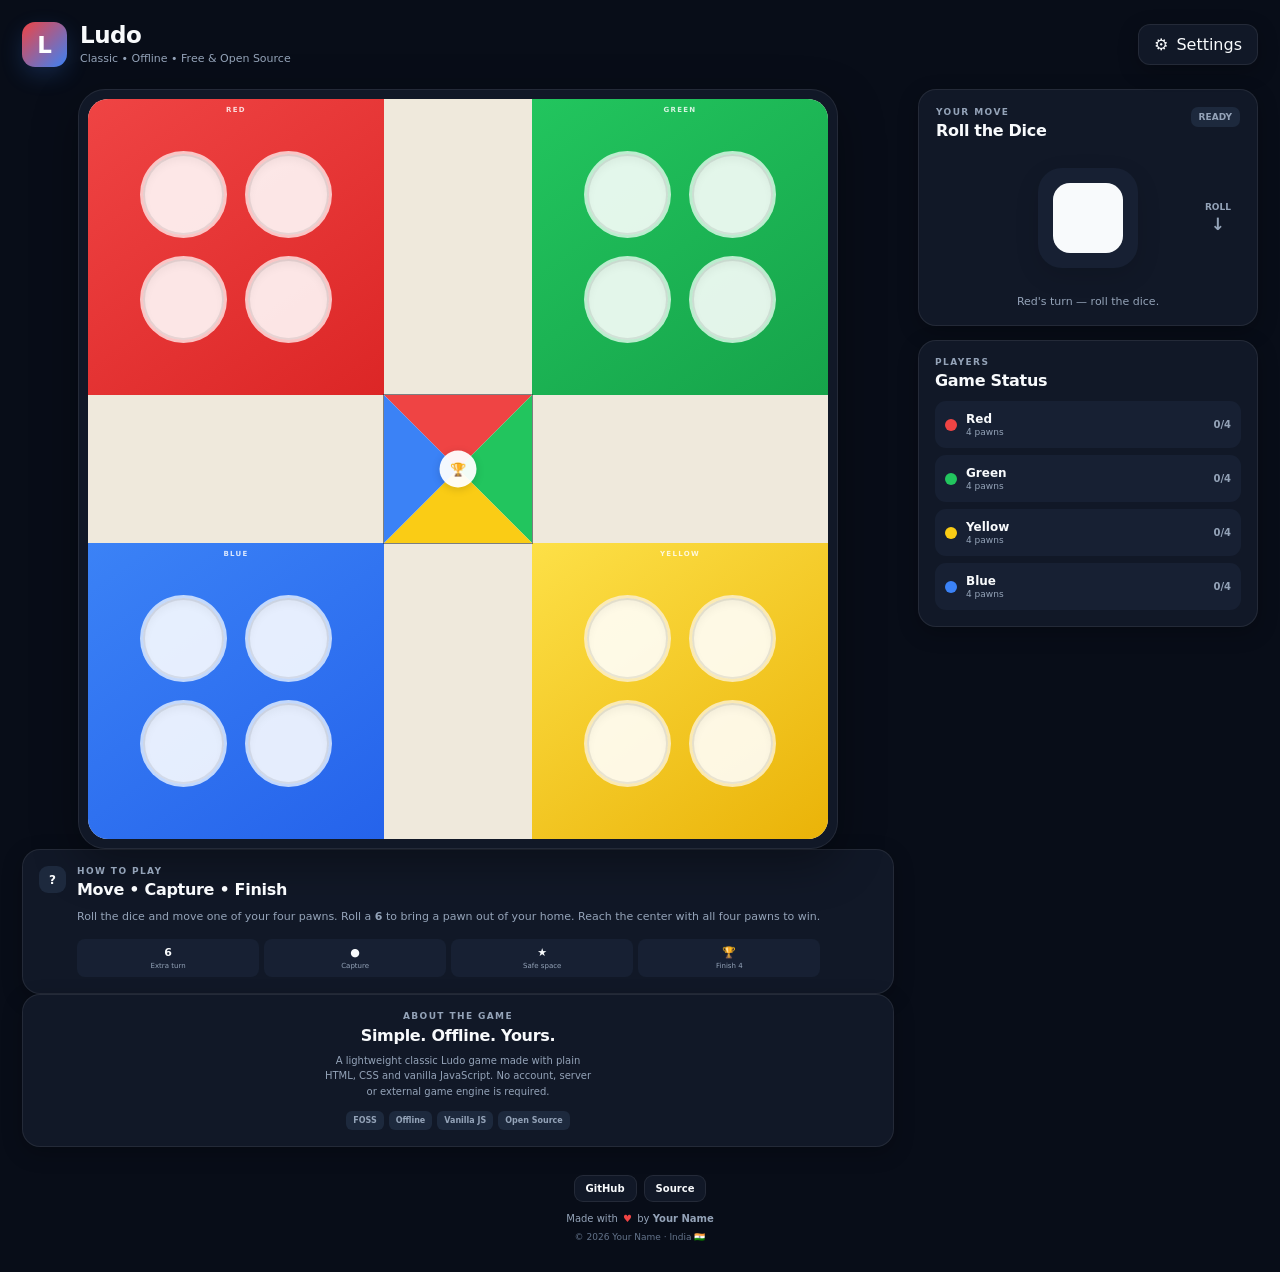
==== commit 8fe139f8: "fixups 4.0" ====
--- a/index.html
+++ b/index.html
@@ -51,7 +51,8 @@
             <span>Settings</span>
         </button>
 
-        <!-- SETTINGS MENU -->
+
+        <!-- SETTINGS -->
 
         <div
             id="settingsMenu"
@@ -64,6 +65,7 @@
                 <span>Customize your game</span>
             </div>
 
+
             <div class="setting-group">
 
                 <label>Theme</label>
@@ -89,6 +91,7 @@
                 </div>
 
             </div>
+
 
             <div class="setting-row">
 
@@ -113,7 +116,9 @@
 
             </div>
 
+
             <div class="settings-divider"></div>
+
 
             <button
                 id="restartButton"
@@ -130,208 +135,314 @@
 
 
     <!-- =========================================================
-         MAIN GAME
+         GAME AREA
     ========================================================== -->
 
     <main class="game-layout">
 
+
         <!-- =====================================================
-             BOARD
+             LEFT SIDE
         ====================================================== -->
 
-        <section class="board-section">
-
-            <div class="board-frame">
-
-                <div
-                    id="board"
-                    class="board"
-                    aria-label="Ludo game board"
-                >
-
-                    <!-- TOP / GREEN HOME -->
-
-                    <div class="home-area home-green">
-
-                        <div class="home-title">GREEN</div>
-
-                        <div class="yard">
-
-                            <div
-                                class="yard-slot"
-                                data-yard="green-0"
-                            ></div>
-
-                            <div
-                                class="yard-slot"
-                                data-yard="green-1"
-                            ></div>
-
-                            <div
-                                class="yard-slot"
-                                data-yard="green-2"
-                            ></div>
-
-                            <div
-                                class="yard-slot"
-                                data-yard="green-3"
-                            ></div>
-
-                        </div>
-
-                    </div>
-
-
-                    <!-- LEFT / RED HOME -->
-
-                    <div class="home-area home-red">
-
-                        <div class="home-title">RED</div>
-
-                        <div class="yard">
-
-                            <div
-                                class="yard-slot"
-                                data-yard="red-0"
-                            ></div>
-
-                            <div
-                                class="yard-slot"
-                                data-yard="red-1"
-                            ></div>
-
-                            <div
-                                class="yard-slot"
-                                data-yard="red-2"
-                            ></div>
-
-                            <div
-                                class="yard-slot"
-                                data-yard="red-3"
-                            ></div>
-
-                        </div>
-
-                    </div>
-
-
-                    <!-- RIGHT / YELLOW HOME -->
-
-                    <div class="home-area home-yellow">
-
-                        <div class="home-title">YELLOW</div>
-
-                        <div class="yard">
-
-                            <div
-                                class="yard-slot"
-                                data-yard="yellow-0"
-                            ></div>
-
-                            <div
-                                class="yard-slot"
-                                data-yard="yellow-1"
-                            ></div>
-
-                            <div
-                                class="yard-slot"
-                                data-yard="yellow-2"
-                            ></div>
-
-                            <div
-                                class="yard-slot"
-                                data-yard="yellow-3"
-                            ></div>
-
-                        </div>
-
-                    </div>
-
-
-                    <!-- BOTTOM / BLUE HOME -->
-
-                    <div class="home-area home-blue">
-
-                        <div class="home-title">BLUE</div>
-
-                        <div class="yard">
-
-                            <div
-                                class="yard-slot"
-                                data-yard="blue-0"
-                            ></div>
-
-                            <div
-                                class="yard-slot"
-                                data-yard="blue-1"
-                            ></div>
-
-                            <div
-                                class="yard-slot"
-                                data-yard="blue-2"
-                            ></div>
-
-                            <div
-                                class="yard-slot"
-                                data-yard="blue-3"
-                            ></div>
-
-                        </div>
-
-                    </div>
-
-
-                    <!-- BOARD GRID -->
+        <section class="game-main">
+
+            <!-- BOARD -->
+
+            <section class="board-section">
+
+                <div class="board-frame">
 
                     <div
-                        id="boardGrid"
-                        class="board-grid"
-                    ></div>
-
-
-                    <!-- CENTER -->
-
-                    <div class="home-center">
-
-                        <div class="center-triangle red"></div>
-
-                        <div class="center-triangle green"></div>
-
-                        <div class="center-triangle yellow"></div>
-
-                        <div class="center-triangle blue"></div>
-
-                        <div class="center-core">
-                            <span>🏆</span>
-                        </div>
-
-                    </div>
-
-
-                    <!-- TOKENS -->
-
-                    <div
-                        id="tokenLayer"
-                        class="token-layer"
-                    ></div>
+                        id="board"
+                        class="board"
+                        aria-label="Ludo game board"
+                    >
+
+                        <!-- RED HOME -->
+
+                        <div class="home-area home-red">
+
+                            <div class="home-title">
+                                RED
+                            </div>
+
+                            <div class="yard">
+
+                                <div
+                                    class="yard-slot"
+                                    data-yard="red-0"
+                                ></div>
+
+                                <div
+                                    class="yard-slot"
+                                    data-yard="red-1"
+                                ></div>
+
+                                <div
+                                    class="yard-slot"
+                                    data-yard="red-2"
+                                ></div>
+
+                                <div
+                                    class="yard-slot"
+                                    data-yard="red-3"
+                                ></div>
+
+                            </div>
+
+                        </div>
+
+
+                        <!-- GREEN HOME -->
+
+                        <div class="home-area home-green">
+
+                            <div class="home-title">
+                                GREEN
+                            </div>
+
+                            <div class="yard">
+
+                                <div
+                                    class="yard-slot"
+                                    data-yard="green-0"
+                                ></div>
+
+                                <div
+                                    class="yard-slot"
+                                    data-yard="green-1"
+                                ></div>
+
+                                <div
+                                    class="yard-slot"
+                                    data-yard="green-2"
+                                ></div>
+
+                                <div
+                                    class="yard-slot"
+                                    data-yard="green-3"
+                                ></div>
+
+                            </div>
+
+                        </div>
+
+
+                        <!-- YELLOW HOME -->
+
+                        <div class="home-area home-yellow">
+
+                            <div class="home-title">
+                                YELLOW
+                            </div>
+
+                            <div class="yard">
+
+                                <div
+                                    class="yard-slot"
+                                    data-yard="yellow-0"
+                                ></div>
+
+                                <div
+                                    class="yard-slot"
+                                    data-yard="yellow-1"
+                                ></div>
+
+                                <div
+                                    class="yard-slot"
+                                    data-yard="yellow-2"
+                                ></div>
+
+                                <div
+                                    class="yard-slot"
+                                    data-yard="yellow-3"
+                                ></div>
+
+                            </div>
+
+                        </div>
+
+
+                        <!-- BLUE HOME -->
+
+                        <div class="home-area home-blue">
+
+                            <div class="home-title">
+                                BLUE
+                            </div>
+
+                            <div class="yard">
+
+                                <div
+                                    class="yard-slot"
+                                    data-yard="blue-0"
+                                ></div>
+
+                                <div
+                                    class="yard-slot"
+                                    data-yard="blue-1"
+                                ></div>
+
+                                <div
+                                    class="yard-slot"
+                                    data-yard="blue-2"
+                                ></div>
+
+                                <div
+                                    class="yard-slot"
+                                    data-yard="blue-3"
+                                ></div>
+
+                            </div>
+
+                        </div>
+
+
+                        <!-- BOARD GRID -->
+
+                        <div
+                            id="boardGrid"
+                            class="board-grid"
+                        ></div>
+
+
+                        <!-- CENTER -->
+
+                        <div class="home-center">
+
+                            <div class="center-triangle red"></div>
+
+                            <div class="center-triangle green"></div>
+
+                            <div class="center-triangle yellow"></div>
+
+                            <div class="center-triangle blue"></div>
+
+                            <div class="center-core">
+                                <span>🏆</span>
+                            </div>
+
+                        </div>
+
+
+                        <!-- TOKENS -->
+
+                        <div
+                            id="tokenLayer"
+                            class="token-layer"
+                        ></div>
+
+                    </div>
 
                 </div>
 
+            </section>
+
+
+            <!-- DESKTOP INFO BELOW BOARD -->
+
+            <div class="below-board-info">
+
+                <!-- HOW TO PLAY -->
+
+                <section class="info-card">
+
+                    <div class="info-icon">?</div>
+
+                    <div class="info-content">
+
+                        <span class="eyebrow">
+                            HOW TO PLAY
+                        </span>
+
+                        <h2>
+                            Move • Capture • Finish
+                        </h2>
+
+                        <p>
+                            Roll the dice and move one of your
+                            four pawns. Roll a
+                            <strong>6</strong>
+                            to bring a pawn out of your home.
+                            Reach the center with all four pawns
+                            to win.
+                        </p>
+
+
+                        <div class="rules-grid">
+
+                            <div>
+                                <b>6</b>
+                                <span>Extra turn</span>
+                            </div>
+
+                            <div>
+                                <b>●</b>
+                                <span>Capture</span>
+                            </div>
+
+                            <div>
+                                <b>★</b>
+                                <span>Safe space</span>
+                            </div>
+
+                            <div>
+                                <b>🏆</b>
+                                <span>Finish 4</span>
+                            </div>
+
+                        </div>
+
+                    </div>
+
+                </section>
+
+
+                <!-- ABOUT -->
+
+                <section class="about-card">
+
+                    <span class="eyebrow">
+                        ABOUT THE GAME
+                    </span>
+
+                    <h2>
+                        Simple. Offline. Yours.
+                    </h2>
+
+                    <p>
+                        A lightweight classic Ludo game made
+                        with plain HTML, CSS and vanilla
+                        JavaScript. No account, server or
+                        external game engine is required.
+                    </p>
+
+
+                    <div class="badges">
+
+                        <span>FOSS</span>
+                        <span>Offline</span>
+                        <span>Vanilla JS</span>
+                        <span>Open Source</span>
+
+                    </div>
+
+                </section>
+
             </div>
 
         </section>
 
 
         <!-- =====================================================
-             RIGHT GAME PANEL
+             RIGHT SIDE
         ====================================================== -->
 
         <aside class="game-panel">
 
 
-            <!-- =================================================
-                 DICE
-            ================================================== -->
+            <!-- DICE -->
 
             <section class="dice-card">
 
@@ -343,7 +454,9 @@
                             YOUR MOVE
                         </span>
 
-                        <h2>Roll the Dice</h2>
+                        <h2>
+                            Roll the Dice
+                        </h2>
 
                     </div>
 
@@ -398,15 +511,13 @@
                     id="diceHint"
                     class="dice-hint"
                 >
-                    Roll the dice to start your turn.
+                    Red's turn — roll the dice.
                 </p>
 
             </section>
 
 
-            <!-- =================================================
-                 PLAYER STATUS
-            ================================================== -->
+            <!-- PLAYERS -->
 
             <section class="players-card">
 
@@ -418,7 +529,9 @@
                             PLAYERS
                         </span>
 
-                        <h2>Game Status</h2>
+                        <h2>
+                            Game Status
+                        </h2>
 
                     </div>
 
@@ -438,8 +551,13 @@
                         <span class="player-dot red"></span>
 
                         <div class="player-info">
+
                             <strong>Red</strong>
-                            <small>4 pawns</small>
+
+                            <small>
+                                4 pawns
+                            </small>
+
                         </div>
 
                         <span class="player-score">
@@ -457,8 +575,13 @@
                         <span class="player-dot green"></span>
 
                         <div class="player-info">
+
                             <strong>Green</strong>
-                            <small>4 pawns</small>
+
+                            <small>
+                                4 pawns
+                            </small>
+
                         </div>
 
                         <span class="player-score">
@@ -476,8 +599,13 @@
                         <span class="player-dot yellow"></span>
 
                         <div class="player-info">
+
                             <strong>Yellow</strong>
-                            <small>4 pawns</small>
+
+                            <small>
+                                4 pawns
+                            </small>
+
                         </div>
 
                         <span class="player-score">
@@ -495,8 +623,13 @@
                         <span class="player-dot blue"></span>
 
                         <div class="player-info">
+
                             <strong>Blue</strong>
-                            <small>4 pawns</small>
+
+                            <small>
+                                4 pawns
+                            </small>
+
                         </div>
 
                         <span class="player-score">
@@ -509,94 +642,6 @@
 
             </section>
 
-
-            <!-- =================================================
-                 HOW TO PLAY
-            ================================================== -->
-
-            <section class="info-card">
-
-                <div class="info-icon">?</div>
-
-                <div class="info-content">
-
-                    <span class="eyebrow">
-                        HOW TO PLAY
-                    </span>
-
-                    <h2>
-                        Move • Capture • Finish
-                    </h2>
-
-                    <p>
-                        Roll the dice and move one of your four
-                        pawns. Roll a <strong>6</strong> to bring
-                        a pawn out of your home. Reach the center
-                        with all four pawns to win.
-                    </p>
-
-
-                    <div class="rules-grid">
-
-                        <div>
-                            <b>6</b>
-                            <span>Extra turn</span>
-                        </div>
-
-                        <div>
-                            <b>●</b>
-                            <span>Capture</span>
-                        </div>
-
-                        <div>
-                            <b>★</b>
-                            <span>Safe space</span>
-                        </div>
-
-                        <div>
-                            <b>🏆</b>
-                            <span>Finish 4</span>
-                        </div>
-
-                    </div>
-
-                </div>
-
-            </section>
-
-
-            <!-- =================================================
-                 ABOUT
-            ================================================== -->
-
-            <section class="about-card">
-
-                <span class="eyebrow">
-                    ABOUT THE GAME
-                </span>
-
-                <h2>
-                    Simple. Offline. Yours.
-                </h2>
-
-                <p>
-                    A lightweight classic Ludo game made with
-                    plain HTML, CSS and vanilla JavaScript.
-                    No account, server or external game engine
-                    is required.
-                </p>
-
-                <div class="badges">
-
-                    <span>FOSS</span>
-                    <span>Offline</span>
-                    <span>Vanilla JS</span>
-                    <span>Open Source</span>
-
-                </div>
-
-            </section>
-
         </aside>
 
     </main>
@@ -611,27 +656,21 @@
         <div class="footer-buttons">
 
             <a
-                href="#"
+                href="https://github.com/"
                 id="githubButton"
             >
                 GitHub
             </a>
 
             <a
-                href="#"
+                href="https://github.com/"
                 id="sourceButton"
             >
                 Source
             </a>
 
-            <button
-                id="footerNewGame"
-                type="button"
-            >
-                New Game
-            </button>
-
         </div>
+
 
         <p>
             Made with
@@ -640,6 +679,7 @@
             <strong>Your Name</strong>
         </p>
 
+
         <small>
             © 2026 Your Name · India 🇮🇳
         </small>
@@ -673,7 +713,7 @@
         </h2>
 
         <p id="winnerText">
-            All four pawns reached home.
+            All four pawns reached the center.
         </p>
 
         <button
--- a/css/style.css
+++ b/css/style.css
@@ -1,97 +1,113 @@
+/* ================================================================
+   LUDO — MODERN CLASSIC UI
+   ================================================================ */
+
+:root {
+
+    --bg: #f3f4f6;
+    --surface: #ffffff;
+    --surface-2: #f8fafc;
+    --surface-3: #eef2f7;
+
+    --text: #111827;
+    --muted: #6b7280;
+    --muted-2: #9ca3af;
+
+    --border: rgba(17, 24, 39, .10);
+    --border-strong: rgba(17, 24, 39, .18);
+
+    --shadow:
+        0 10px 35px rgba(15, 23, 42, .08);
+
+    --shadow-small:
+        0 4px 15px rgba(15, 23, 42, .08);
+
+    --board-bg: #efe9dc;
+    --board-cell: #f8f5ee;
+    --board-line: rgba(31, 41, 55, .38);
+    --board-line-strong: rgba(31, 41, 55, .55);
+
+    --red: #ef4444;
+    --red-dark: #dc2626;
+    --red-soft: #fee2e2;
+
+    --green: #22c55e;
+    --green-dark: #16a34a;
+    --green-soft: #dcfce7;
+
+    --yellow: #facc15;
+    --yellow-dark: #eab308;
+    --yellow-soft: #fef9c3;
+
+    --blue: #3b82f6;
+    --blue-dark: #2563eb;
+    --blue-soft: #dbeafe;
+
+    --radius: 18px;
+
+    --transition:
+        180ms ease;
+
+}
+
+
+/* ================================================================
+   MIDNIGHT THEME
+   ================================================================ */
+
+body[data-theme="midnight"] {
+
+    --bg: #080d18;
+    --surface: #111827;
+    --surface-2: #172033;
+    --surface-3: #1d293d;
+
+    --text: #f8fafc;
+    --muted: #94a3b8;
+    --muted-2: #64748b;
+
+    --border: rgba(255,255,255,.08);
+    --border-strong: rgba(255,255,255,.15);
+
+    --shadow:
+        0 15px 45px rgba(0,0,0,.35);
+
+    --shadow-small:
+        0 6px 20px rgba(0,0,0,.25);
+
+}
+
+
+/* ================================================================
+   BOARD FOLLOW THEME
+   ================================================================ */
+
+body[data-board-theme="midnight"] {
+
+    --board-bg: #151d2c;
+    --board-cell: #202b3e;
+
+    --board-line: rgba(226,232,240,.45);
+    --board-line-strong: rgba(226,232,240,.68);
+
+}
+
+
+/* ================================================================
+   RESET
+   ================================================================ */
+
 * {
     box-sizing: border-box;
-    margin: 0;
-    padding: 0;
-}
-
-:root {
-
-    --bg: #f4f6fb;
-    --surface: #ffffff;
-    --surface-2: #f8f9fc;
-
-    --text: #171a24;
-    --text-soft: #555c6e;
-    --muted: #858b9a;
-
-    --border: rgba(30, 35, 50, .08);
-
-    --red: #ef4444;
-    --red-dark: #c92f2f;
-    --red-light: #fee2e2;
-
-    --green: #22c55e;
-    --green-dark: #159447;
-    --green-light: #dcfce7;
-
-    --yellow: #facc15;
-    --yellow-dark: #b88f00;
-    --yellow-light: #fef9c3;
-
-    --blue: #3b82f6;
-    --blue-dark: #2563eb;
-    --blue-light: #dbeafe;
-
-    --shadow:
-        0 18px 45px rgba(22, 28, 45, .09);
-
-    --small-shadow:
-        0 8px 25px rgba(22, 28, 45, .06);
-
-    --radius: 20px;
-}
-
-
-/* =====================================================
-   DARK THEMES
-===================================================== */
-
-body[data-theme="dark"] {
-
-    --bg: #11141b;
-    --surface: #191d26;
-    --surface-2: #202530;
-
-    --text: #f3f5f8;
-    --text-soft: #c4c9d4;
-    --muted: #8c94a5;
-
-    --border: rgba(255,255,255,.08);
-
-    --shadow:
-        0 20px 55px rgba(0,0,0,.35);
-
-    --small-shadow:
-        0 10px 28px rgba(0,0,0,.25);
-}
-
-
-body[data-theme="midnight"] {
-
-    --bg: #090d18;
-    --surface: #111827;
-    --surface-2: #172033;
-
-    --text: #eef3ff;
-    --text-soft: #bec8dc;
-    --muted: #7f8ba3;
-
-    --border: rgba(255,255,255,.08);
-
-    --shadow:
-        0 22px 65px rgba(0,0,0,.45);
-}
-
-
-/* =====================================================
-   BASE
-===================================================== */
+}
 
 html {
     min-height: 100%;
 }
 
 body {
+
+    margin: 0;
 
     min-height: 100vh;
 
@@ -104,33 +120,24 @@
         "Segoe UI",
         sans-serif;
 
+    background: var(--bg);
+
     color: var(--text);
 
-    background:
-        radial-gradient(
-            circle at 10% 0%,
-            rgba(59,130,246,.09),
-            transparent 28%
-        ),
-        radial-gradient(
-            circle at 100% 100%,
-            rgba(239,68,68,.07),
-            transparent 30%
-        ),
-        var(--bg);
-
     transition:
-        background .25s ease,
-        color .25s ease;
+        background var(--transition),
+        color var(--transition);
+
 }
 
 button,
-select {
+input,
+a {
     font: inherit;
 }
 
 button {
-    -webkit-tap-highlight-color: transparent;
+    cursor: pointer;
 }
 
 a {
@@ -139,195 +146,176 @@
 }
 
 
-/* =====================================================
+/* ================================================================
    APP
-===================================================== */
+   ================================================================ */
 
 .app {
 
-    width: min(1440px, 100%);
-
-    margin: 0 auto;
+    width: min(1450px, 100%);
+
+    min-height: 100vh;
+
+    margin: auto;
 
     padding:
-        20px
+        22px
+        max(22px, env(safe-area-inset-right))
         24px
-        35px;
-}
-
-
-/* =====================================================
+        max(22px, env(safe-area-inset-left));
+
+}
+
+
+/* ================================================================
    HEADER
-===================================================== */
+   ================================================================ */
 
 .topbar {
 
-    height: 64px;
+    position: relative;
 
     display: flex;
+
     align-items: center;
+
     justify-content: space-between;
 
     margin-bottom: 22px;
+
 }
 
 .brand {
 
     display: flex;
+
     align-items: center;
 
-    gap: 12px;
-}
-
-.brand-icon {
-
-    width: 46px;
-    height: 46px;
+    gap: 13px;
+
+}
+
+.brand-mark {
+
+    width: 45px;
+    height: 45px;
 
     display: grid;
+
     place-items: center;
 
+    border-radius: 13px;
+
+    background:
+        linear-gradient(
+            135deg,
+            var(--red),
+            var(--blue)
+        );
+
+    color: white;
+
+    font-size: 23px;
+
+    font-weight: 900;
+
+    box-shadow:
+        0 8px 22px rgba(59,130,246,.20);
+
+}
+
+.brand-text h1 {
+
+    margin: 0;
+
+    font-size: 23px;
+
+    line-height: 1;
+
+    letter-spacing: -.5px;
+
+}
+
+.brand-text p {
+
+    margin: 5px 0 0;
+
+    color: var(--muted);
+
+    font-size: 11px;
+
+}
+
+
+/* ================================================================
+   SETTINGS BUTTON
+   ================================================================ */
+
+.settings-button {
+
+    display: flex;
+
+    align-items: center;
+
+    gap: 8px;
+
+    border: 1px solid var(--border);
+
     background: var(--surface);
 
-    border:
-        1px solid var(--border);
-
-    border-radius: 14px;
-
-    box-shadow: var(--small-shadow);
-
-    font-size: 23px;
-}
-
-.brand-text h1 {
-
-    font-size: 23px;
-
-    line-height: 1;
-
-    letter-spacing: -.5px;
-}
-
-.brand-text span {
-
-    display: block;
-
-    margin-top: 5px;
-
-    color: var(--muted);
-
-    font-size: 11px;
-
-    font-weight: 600;
-}
-
-.header-actions {
-
-    display: flex;
-    align-items: center;
-
-    gap: 8px;
-}
-
-.icon-btn {
-
-    width: 43px;
-    height: 43px;
-
-    border:
-        1px solid var(--border);
-
-    border-radius: 13px;
+    color: var(--text);
+
+    padding: 10px 15px;
+
+    border-radius: 12px;
+
+    box-shadow: var(--shadow-small);
+
+    transition:
+        transform var(--transition),
+        background var(--transition);
+
+}
+
+.settings-button:hover {
+
+    transform: translateY(-1px);
+
+    background: var(--surface-2);
+
+}
+
+.settings-icon {
+    font-size: 16px;
+}
+
+
+/* ================================================================
+   SETTINGS MENU
+   ================================================================ */
+
+.settings-menu {
+
+    position: absolute;
+
+    z-index: 100;
+
+    right: 0;
+
+    top: calc(100% + 10px);
+
+    width: 285px;
+
+    padding: 17px;
+
+    border-radius: 17px;
+
+    border: 1px solid var(--border);
 
     background: var(--surface);
 
-    color: var(--text);
-
-    cursor: pointer;
-
-    box-shadow: var(--small-shadow);
-
-    transition:
-        transform .18s ease,
-        background .18s ease;
-}
-
-.icon-btn:hover {
-
-    transform: translateY(-2px);
-
-    background: var(--surface-2);
-}
-
-.new-game-btn {
-
-    border: 0;
-
-    min-height: 43px;
-
-    display: flex;
-    align-items: center;
-
-    gap: 7px;
-
-    padding:
-        0 16px;
-
-    border-radius: 13px;
-
-    background: #181b25;
-
-    color: white;
-
-    cursor: pointer;
-
-    font-size: 12px;
-
-    font-weight: 750;
-
     box-shadow:
-        0 8px 20px rgba(0,0,0,.15);
-
-    transition:
-        transform .18s ease,
-        box-shadow .18s ease;
-}
-
-.new-game-btn:hover {
-
-    transform: translateY(-2px);
-
-    box-shadow:
-        0 12px 26px rgba(0,0,0,.18);
-}
-
-
-/* =====================================================
-   OPTIONS MENU
-===================================================== */
-
-.options-menu {
-
-    position: fixed;
-
-    top: 76px;
-    right: 24px;
-
-    width: 300px;
-
-    z-index: 50;
-
-    padding: 17px;
-
-    background: var(--surface);
-
-    border:
-        1px solid var(--border);
-
-    border-radius: 18px;
-
-    box-shadow:
-        0 25px 65px rgba(0,0,0,.18);
+        0 20px 55px rgba(0,0,0,.22);
 
     opacity: 0;
 
@@ -337,13 +325,16 @@
         translateY(-8px)
         scale(.98);
 
+    transform-origin: top right;
+
     transition:
-        opacity .18s ease,
-        visibility .18s ease,
-        transform .18s ease;
-}
-
-.options-menu.open {
+        opacity var(--transition),
+        transform var(--transition),
+        visibility var(--transition);
+
+}
+
+.settings-menu.open {
 
     opacity: 1;
 
@@ -352,1266 +343,922 @@
     transform:
         translateY(0)
         scale(1);
-}
-
-.options-head {
+
+}
+
+.settings-title {
 
     display: flex;
 
+    flex-direction: column;
+
+    gap: 3px;
+
+    margin-bottom: 18px;
+
+}
+
+.settings-title strong {
+    font-size: 14px;
+}
+
+.settings-title span {
+
+    color: var(--muted);
+
+    font-size: 11px;
+
+}
+
+.setting-group {
+
+    margin-bottom: 16px;
+
+}
+
+.setting-group > label {
+
+    display: block;
+
+    margin-bottom: 8px;
+
+    color: var(--muted);
+
+    font-size: 11px;
+
+    font-weight: 700;
+
+    text-transform: uppercase;
+
+    letter-spacing: .7px;
+
+}
+
+.theme-buttons {
+
+    display: grid;
+
+    grid-template-columns: 1fr 1fr;
+
+    gap: 7px;
+
+}
+
+.theme-choice {
+
+    border: 1px solid var(--border);
+
+    background: var(--surface-2);
+
+    color: var(--text);
+
+    padding: 9px;
+
+    border-radius: 9px;
+
+    font-size: 12px;
+
+}
+
+.theme-choice.active {
+
+    border-color: var(--blue);
+
+    background: var(--blue-soft);
+
+    color: var(--blue-dark);
+
+}
+
+.setting-row {
+
+    display: flex;
+
+    align-items: center;
+
     justify-content: space-between;
 
-    align-items: flex-start;
-
-    padding-bottom: 15px;
-
-    border-bottom:
-        1px solid var(--border);
-}
-
-.options-head strong {
+    gap: 15px;
+
+}
+
+.setting-row strong {
 
     display: block;
 
-    font-size: 14px;
-}
-
-.options-head span {
+    font-size: 12px;
+
+}
+
+.setting-row small {
 
     display: block;
 
-    margin-top: 4px;
+    margin-top: 3px;
 
     color: var(--muted);
 
     font-size: 10px;
-}
-
-.close-options {
+
+    line-height: 1.4;
+
+}
+
+
+/* ================================================================
+   SWITCH
+   ================================================================ */
+
+.switch {
+
+    position: relative;
+
+    flex: 0 0 auto;
+
+    width: 40px;
+    height: 23px;
+
+}
+
+.switch input {
+
+    position: absolute;
+
+    opacity: 0;
+
+}
+
+.slider {
+
+    position: absolute;
+
+    inset: 0;
+
+    border-radius: 50px;
+
+    background: #64748b;
+
+    transition: .2s;
+
+}
+
+.slider::before {
+
+    content: "";
+
+    position: absolute;
+
+    width: 17px;
+    height: 17px;
+
+    left: 3px;
+    top: 3px;
+
+    border-radius: 50%;
+
+    background: white;
+
+    transition: .2s;
+
+}
+
+.switch input:checked + .slider {
+
+    background: var(--blue);
+
+}
+
+.switch input:checked + .slider::before {
+
+    transform: translateX(17px);
+
+}
+
+.settings-divider {
+
+    height: 1px;
+
+    background: var(--border);
+
+    margin: 17px 0;
+
+}
+
+.restart-button {
+
+    width: 100%;
 
     border: 0;
 
-    background: transparent;
-
-    color: var(--muted);
-
-    font-size: 23px;
-
-    cursor: pointer;
-}
-
-.option-group {
-
-    padding: 16px 0;
-
-    border-bottom:
-        1px solid var(--border);
-}
-
-.option-group label {
-
-    display: block;
-
-    margin-bottom: 9px;
-
-    font-size: 10px;
-
-    color: var(--muted);
-
-    font-weight: 800;
-
-    text-transform: uppercase;
-
-    letter-spacing: 1px;
-}
-
-.theme-options {
+    border-radius: 11px;
+
+    padding: 11px 14px;
+
+    background: var(--text);
+
+    color: var(--surface);
+
+    font-weight: 700;
+
+    transition:
+        transform var(--transition),
+        opacity var(--transition);
+
+}
+
+.restart-button:hover {
+
+    transform: translateY(-1px);
+
+    opacity: .9;
+
+}
+
+
+/* ================================================================
+   MAIN LAYOUT
+   ================================================================ */
+
+.game-layout {
 
     display: grid;
 
     grid-template-columns:
-        repeat(3, 1fr);
-
-    gap: 7px;
-}
-
-.theme-choice {
-
-    border:
-        1px solid var(--border);
-
-    background: var(--surface-2);
-
-    color: var(--text);
-
-    border-radius: 10px;
-
-    padding: 8px 5px;
-
-    cursor: pointer;
-
-    font-size: 10px;
-
-    font-weight: 700;
+        minmax(0, 1fr)
+        340px;
+
+    align-items: start;
+
+    gap: 24px;
+
+}
+
+
+/* ================================================================
+   BOARD SECTION
+   ================================================================ */
+
+.board-section {
+
+    min-width: 0;
+
+    display: flex;
+
+    justify-content: center;
+
+}
+
+.board-frame {
+
+    width: min(760px, 100%);
+
+    aspect-ratio: 1;
+
+    padding: 9px;
+
+    border-radius: 27px;
+
+    background: var(--surface);
+
+    border: 1px solid var(--border);
+
+    box-shadow: var(--shadow);
+
+}
+
+.board {
+
+    position: relative;
+
+    width: 100%;
+
+    height: 100%;
+
+    overflow: hidden;
+
+    border-radius: 20px;
+
+    background: var(--board-bg);
+
+    isolation: isolate;
+
+}
+
+
+/* ================================================================
+   BOARD GRID
+   ================================================================ */
+
+.board-grid {
+
+    position: absolute;
+
+    inset: 0;
+
+    display: grid;
+
+    grid-template-columns: repeat(15, 1fr);
+
+    grid-template-rows: repeat(15, 1fr);
+
+    z-index: 1;
+
+}
+
+.board-cell {
+
+    position: relative;
+
+    background: var(--board-cell);
+
+    border-right: 1px solid var(--board-line);
+
+    border-bottom: 1px solid var(--board-line);
 
     transition:
-        border .15s ease,
-        transform .15s ease;
-}
-
-.theme-choice:hover {
-
-    transform: translateY(-1px);
-}
-
-.theme-choice.active {
-
-    border-color:
-        rgba(59,130,246,.6);
-}
-
-.theme-preview {
-
-    display: block;
-
-    height: 22px;
-
-    margin-bottom: 6px;
-
-    border-radius: 6px;
-}
-
-.light-preview {
-
-    background: #f4f6fb;
-}
-
-.dark-preview {
-
-    background: #191d26;
-}
-
-.midnight-preview {
-
-    background: #090d18;
-}
-
-.option-group select {
-
-    width: 100%;
-
-    border:
-        1px solid var(--border);
-
-    border-radius: 10px;
-
-    padding: 10px;
-
-    background: var(--surface-2);
-
-    color: var(--text);
-
-    outline: none;
-}
-
-.option-row {
+        background 150ms ease;
+
+}
+
+.board-cell:nth-child(15n) {
+    border-right: 0;
+}
+
+
+/* ================================================================
+   HOME AREAS
+   ================================================================ */
+
+.home-area {
+
+    position: absolute;
+
+    z-index: 3;
+
+    width: 40%;
+
+    height: 40%;
+
+    padding: 7%;
 
     display: flex;
 
     align-items: center;
 
-    justify-content: space-between;
-
-    padding: 13px 0;
-
-    border-bottom:
-        1px solid var(--border);
-}
-
-.option-row strong {
-
-    display: block;
-
-    font-size: 12px;
-}
-
-.option-row small {
-
-    display: block;
-
-    margin-top: 3px;
-
-    color: var(--muted);
-
-    font-size: 9px;
-}
-
-.switch {
-
-    width: 42px;
-    height: 24px;
-
-    padding: 3px;
-
-    border: 0;
-
-    border-radius: 20px;
-
-    background: #c8ccd5;
-
-    cursor: pointer;
-
-    transition: background .2s ease;
-}
-
-.switch span {
-
-    display: block;
-
-    width: 18px;
-    height: 18px;
-
-    background: white;
-
-    border-radius: 50%;
-
-    transition:
-        transform .2s ease;
-}
-
-.switch.active {
-
-    background: var(--blue);
-}
-
-.switch.active span {
-
-    transform:
-        translateX(18px);
-}
-
-.options-footer {
-
-    padding-top: 13px;
-
-    color: var(--muted);
-
-    font-size: 9px;
-}
-
-
-/* =====================================================
-   GAME LAYOUT
-===================================================== */
-
-.game-layout {
-
-    display: grid;
-
-    grid-template-columns:
-        minmax(0, 760px)
-        minmax(290px, 340px);
-
-    gap: 25px;
-
-    align-items: start;
-
     justify-content: center;
-}
-
-
-/* =====================================================
-   GAME COLUMN
-===================================================== */
-
-.game-column {
-
-    min-width: 0;
-}
-
-.game-header {
-
-    min-height: 50px;
-
-    display: flex;
-
-    align-items: center;
-
-    justify-content: space-between;
-
-    margin-bottom: 13px;
-}
-
-.eyebrow {
-
-    display: block;
-
-    font-size: 9px;
-
-    color: var(--muted);
-
-    font-weight: 850;
-
-    letter-spacing: 1.5px;
-}
-
-.turn-title h2 {
-
-    margin-top: 4px;
-
-    font-size: 21px;
-
-    line-height: 1;
-
-    letter-spacing: -.4px;
-}
-
-.turn-indicator {
-
-    width: 14px;
-    height: 14px;
-
-    border-radius: 50%;
-
-    transition:
-        background .25s ease,
-        box-shadow .25s ease;
-}
-
-
-/* =====================================================
-   BOARD
-===================================================== */
-
-.board-wrap {
-
-    position: relative;
-
-    width: min(100%, 720px);
-
-    aspect-ratio: 1;
-
-    margin: auto;
-
-    padding: 11px;
-
-    background: var(--surface);
-
-    border:
-        1px solid var(--border);
-
-    border-radius: 25px;
-
-    box-shadow: var(--shadow);
-
-    /*
-    Prevent accidental browser zoom/resize
-    animations around the board.
-    */
-    transform: translateZ(0);
-
-    contain: layout paint;
-}
-
-.board {
-
-    position: relative;
-
-    width: 100%;
-    height: 100%;
-
-    display: grid;
-
-    grid-template-columns:
-        repeat(15, 1fr);
-
-    grid-template-rows:
-        repeat(15, 1fr);
-
-    overflow: hidden;
-
-    border-radius: 17px;
-
-    background: #e9ebf1;
-
-    border:
-        1px solid rgba(30,35,50,.08);
-
-    isolation: isolate;
-}
-
-.cell {
-
-    position: relative;
-
-    display: grid;
-
-    place-items: center;
-
-    border:
-        1px solid rgba(50,55,70,.055);
-
-    background: #f8f9fb;
-
-    min-width: 0;
-    min-height: 0;
-}
-
-.cell.path {
-
-    background: #ffffff;
-}
-
-.cell.yard-red {
-
-    background:
-        var(--red);
-}
-
-.cell.yard-green {
-
-    background:
-        var(--green);
-}
-
-.cell.yard-yellow {
-
-    background:
-        var(--yellow);
-}
-
-.cell.yard-blue {
-
-    background:
-        var(--blue);
-}
-
-.cell.yard-inner-red {
-
-    background:
-        var(--red-light);
-}
-
-.cell.yard-inner-green {
-
-    background:
-        var(--green-light);
-}
-
-.cell.yard-inner-yellow {
-
-    background:
-        var(--yellow-light);
-}
-
-.cell.yard-inner-blue {
-
-    background:
-        var(--blue-light);
-}
-
-.cell.lane-red {
-
-    background:
-        #fca5a5;
-}
-
-.cell.lane-green {
-
-    background:
-        #86efac;
-}
-
-.cell.lane-yellow {
-
-    background:
-        #fde047;
-}
-
-.cell.lane-blue {
-
-    background:
-        #93c5fd;
-}
-
-.cell.start-red {
-
-    background:
-        var(--red);
-}
-
-.cell.start-green {
-
-    background:
-        var(--green);
-}
-
-.cell.start-yellow {
-
-    background:
-        var(--yellow);
-}
-
-.cell.start-blue {
-
-    background:
-        var(--blue);
-}
-
-.cell.safe::after {
-
-    content: "★";
-
-    font-size: clamp(8px, 1.45vw, 14px);
-
-    line-height: 1;
-
-    color: rgba(100,105,120,.42);
-
-    position: absolute;
-}
-
-.cell.center-cell {
-
-    border: 0 !important;
-
-    background:
-        conic-gradient(
-            var(--green) 0 25%,
-            var(--yellow) 25% 50%,
-            var(--blue) 50% 75%,
-            var(--red) 75% 100%
-        ) !important;
-}
-
-
-/* =====================================================
-   TOKEN LAYER
-===================================================== */
-
-.token-layer {
-
-    position: absolute;
-
-    inset: 11px;
-
-    pointer-events: none;
-
-    contain: layout paint;
-
-    z-index: 10;
-}
-
-.token {
-
-    position: absolute;
-
-    width: 5.15%;
-
-    aspect-ratio: 1;
-
-    border-radius: 50%;
-
-    border:
-        2.5px solid white;
-
-    box-shadow:
-        0 3px 7px rgba(0,0,0,.23),
-        inset 0 1.5px 2px rgba(255,255,255,.45);
-
-    transform:
-        translate3d(-50%, -50%, 0);
-
-    /*
-    Only position changes are animated.
-    This is much cheaper than continuously
-    scaling every token.
-    */
-    transition:
-        left .17s linear,
-        top .17s linear,
-        box-shadow .15s ease,
-        filter .15s ease;
-
-    will-change:
-        left,
-        top;
-
-    pointer-events: auto;
-
-    cursor: default;
-
-    z-index: 5;
-}
-
-.token.red {
-
-    background:
-        radial-gradient(
-            circle at 34% 27%,
-            #ff8585,
-            var(--red-dark)
-        );
-}
-
-.token.green {
-
-    background:
-        radial-gradient(
-            circle at 34% 27%,
-            #75f3a0,
-            var(--green-dark)
-        );
-}
-
-.token.yellow {
-
-    background:
-        radial-gradient(
-            circle at 34% 27%,
-            #fff6a3,
-            var(--yellow-dark)
-        );
-}
-
-.token.blue {
-
-    background:
-        radial-gradient(
-            circle at 34% 27%,
-            #7eb2ff,
-            var(--blue-dark)
-        );
-}
-
-
-/*
-Better movable-token indication.
-
-No constant scale animation.
-*/
-
-.token.movable {
-
-    cursor: pointer;
-
-    filter:
-        brightness(1.08);
-
-    box-shadow:
-        0 0 0 3px rgba(255,255,255,.85),
-        0 0 0 6px rgba(59,130,246,.28),
-        0 5px 12px rgba(0,0,0,.25);
-
-    animation:
-        movableGlow 1.25s ease-in-out infinite;
-}
-
-@keyframes movableGlow {
-
-    0%,
-    100% {
-
-        box-shadow:
-            0 0 0 3px rgba(255,255,255,.85),
-            0 0 0 6px rgba(59,130,246,.20),
-            0 5px 12px rgba(0,0,0,.25);
-    }
-
-    50% {
-
-        box-shadow:
-            0 0 0 3px rgba(255,255,255,.95),
-            0 0 0 8px rgba(59,130,246,.32),
-            0 6px 15px rgba(0,0,0,.28);
-    }
-}
-
-.token.movable:hover {
-
-    filter:
-        brightness(1.15);
-}
-
-.token.finished {
-
-    opacity: .88;
-}
-
-
-/* =====================================================
-   SIDEBAR
-===================================================== */
-
-.sidebar {
-
-    display: flex;
-
-    flex-direction: column;
-
-    gap: 17px;
-}
-
-.players-section,
-.desktop-controls,
-.about-section {
-
-    background: var(--surface);
-
-    border:
-        1px solid var(--border);
-
-    border-radius: 19px;
-
-    box-shadow: var(--small-shadow);
-}
-
-.players-section {
-
-    padding: 14px;
-}
-
-.section-title {
-
-    display: flex;
-
-    align-items: center;
-
-    justify-content: space-between;
-
-    margin-bottom: 10px;
-
-    font-size: 9px;
-
-    color: var(--muted);
-
-    font-weight: 850;
-
-    letter-spacing: 1.25px;
-}
-
-.section-title small {
-
-    font-size: 9px;
-
-    letter-spacing: 0;
-
-    font-weight: 600;
-}
-
-.player-list {
-
-    display: flex;
-
-    flex-direction: column;
-
-    gap: 8px;
-}
-
-.player-panel {
-
-    position: relative;
-
-    min-height: 67px;
-
-    display: flex;
-
-    align-items: center;
-
-    gap: 10px;
-
-    padding: 11px;
-
-    background: var(--surface-2);
-
-    border:
-        1px solid var(--border);
-
-    border-radius: 14px;
-
-    /*
-    Smooth highlight without layout movement.
-    */
-    transition:
-        border-color .22s ease,
-        box-shadow .22s ease,
-        background .22s ease;
-}
-
-.player-panel.active {
-
-    background:
-        linear-gradient(
-            100deg,
-            var(--surface),
-            var(--surface-2)
-        );
-
-    border-color:
-        var(--player-color);
-
-    box-shadow:
-        0 0 0 1px var(--player-color),
-        0 0 22px var(--player-glow),
-        inset 0 0 20px var(--player-glow);
-}
-
-.red-panel {
-
-    --player-color: var(--red);
-    --player-glow: rgba(239,68,68,.20);
-}
-
-.green-panel {
-
-    --player-color: var(--green);
-    --player-glow: rgba(34,197,94,.20);
-}
-
-.yellow-panel {
-
-    --player-color: var(--yellow-dark);
-    --player-glow: rgba(250,204,21,.23);
-}
-
-.blue-panel {
-
-    --player-color: var(--blue);
-    --player-glow: rgba(59,130,246,.20);
-}
-
-.player-color {
-
-    width: 12px;
-    height: 12px;
-
-    flex: 0 0 auto;
-
-    border-radius: 50%;
-}
-
-.player-color.red {
-
-    background: var(--red);
-}
-
-.player-color.green {
-
-    background: var(--green);
-}
-
-.player-color.yellow {
-
-    background: var(--yellow);
-}
-
-.player-color.blue {
-
-    background: var(--blue);
-}
-
-.player-info {
-
-    flex: 1;
-
-    min-width: 0;
-}
-
-.player-info strong {
-
-    display: block;
-
-    font-size: 12px;
-
-    font-weight: 800;
-}
-
-.player-info span {
-
-    display: block;
-
-    margin-top: 3px;
-
-    color: var(--muted);
-
-    font-size: 9px;
-}
-
-.player-score {
-
-    text-align: right;
-}
-
-.player-score b {
-
-    display: block;
-
-    font-size: 17px;
-
-    line-height: 1;
-}
-
-.player-score small {
-
-    display: block;
-
-    margin-top: 3px;
-
-    color: var(--muted);
-
-    font-size: 7px;
-
-    letter-spacing: .8px;
-}
-
-
-/* =====================================================
-   DESKTOP DICE
-===================================================== */
-
-.desktop-controls {
-
-    padding: 15px;
-}
-
-.desktop-dice-title {
-
-    margin-bottom: 12px;
-}
-
-.desktop-dice-title strong {
-
-    display: block;
-
-    margin-top: 4px;
-
-    font-size: 13px;
-}
-
-
-/* =====================================================
-   DICE
-===================================================== */
-
-.dice-area {
-
-    display: flex;
-
-    align-items: center;
-
-    gap: 12px;
-}
-
-.dice-button-wrap {
-
-    position: relative;
-
-    width: 62px;
-    height: 62px;
-
-    flex: 0 0 auto;
-}
-
-.dice-button {
-
-    position: relative;
-
-    width: 62px;
-    height: 62px;
-
-    border: 0;
-
-    border-radius: 17px;
+
+}
+
+.home-red {
+
+    left: 0;
+    top: 0;
 
     background:
         linear-gradient(
             145deg,
-            #242936,
-            #11141c
+            #ef4444,
+            #dc2626
         );
 
+}
+
+.home-green {
+
+    right: 0;
+    top: 0;
+
+    background:
+        linear-gradient(
+            145deg,
+            #22c55e,
+            #16a34a
+        );
+
+}
+
+.home-yellow {
+
+    right: 0;
+    bottom: 0;
+
+    background:
+        linear-gradient(
+            145deg,
+            #fde047,
+            #eab308
+        );
+
+}
+
+.home-blue {
+
+    left: 0;
+    bottom: 0;
+
+    background:
+        linear-gradient(
+            145deg,
+            #3b82f6,
+            #2563eb
+        );
+
+}
+
+.home-title {
+
+    position: absolute;
+
+    top: 7px;
+
+    left: 50%;
+
+    transform: translateX(-50%);
+
+    color: rgba(255,255,255,.82);
+
+    font-size: 7px;
+
+    font-weight: 900;
+
+    letter-spacing: 1.3px;
+
+    pointer-events: none;
+
+}
+
+
+/* ================================================================
+   YARDS
+   ================================================================ */
+
+.yard {
+
+    position: relative;
+
+    width: 100%;
+    height: 100%;
+
     display: grid;
 
-    grid-template-columns:
-        repeat(3, 1fr);
-
-    grid-template-rows:
-        repeat(3, 1fr);
-
-    padding: 11px;
+    grid-template-columns: repeat(2, 1fr);
+
+    grid-template-rows: repeat(2, 1fr);
+
+    gap: 9%;
+
+}
+
+.yard-slot {
+
+    position: relative;
+
+    border-radius: 50%;
+
+    background:
+        rgba(255,255,255,.88);
+
+    box-shadow:
+        inset 0 0 0 2px rgba(0,0,0,.08),
+        inset 0 5px 10px rgba(0,0,0,.05);
+
+}
+
+.home-red .yard-slot {
+    border: 3px solid rgba(239,68,68,.20);
+}
+
+.home-green .yard-slot {
+    border: 3px solid rgba(34,197,94,.20);
+}
+
+.home-yellow .yard-slot {
+    border: 3px solid rgba(234,179,8,.22);
+}
+
+.home-blue .yard-slot {
+    border: 3px solid rgba(59,130,246,.20);
+}
+
+
+/* ================================================================
+   HOME LANES
+   ================================================================ */
+
+.home-lane-cell {
+
+    position: absolute;
+
+    z-index: 4;
+
+    display: grid;
+
+    place-items: center;
+
+    border: 1px solid var(--board-line-strong);
+
+}
+
+.home-lane-cell.red {
+    background: #fecaca;
+}
+
+.home-lane-cell.green {
+    background: #bbf7d0;
+}
+
+.home-lane-cell.yellow {
+    background: #fef08a;
+}
+
+.home-lane-cell.blue {
+    background: #bfdbfe;
+}
+
+
+/* ================================================================
+   START CELLS
+   ================================================================ */
+
+.start-cell {
+
+    box-shadow:
+        inset 0 0 0 3px rgba(255,255,255,.55);
+
+}
+
+.start-cell.red {
+    background: var(--red) !important;
+}
+
+.start-cell.green {
+    background: var(--green) !important;
+}
+
+.start-cell.yellow {
+    background: var(--yellow) !important;
+}
+
+.start-cell.blue {
+    background: var(--blue) !important;
+}
+
+
+/* ================================================================
+   SAFE CELLS
+   ================================================================ */
+
+.safe-star {
+
+    position: absolute;
+
+    inset: 0;
+
+    display: grid;
+
+    place-items: center;
+
+    color: #64748b;
+
+    font-size: 16px;
+
+    opacity: .8;
+
+    pointer-events: none;
+
+}
+
+.start-cell .safe-star {
+    color: white;
+}
+
+
+/* ================================================================
+   CENTER
+   ================================================================ */
+
+.home-center {
+
+    position: absolute;
+
+    z-index: 7;
+
+    left: 40%;
+    top: 40%;
+
+    width: 20%;
+    height: 20%;
+
+    overflow: hidden;
+
+    background: #fff;
+
+    box-shadow:
+        0 0 0 1px var(--board-line-strong);
+
+}
+
+.center-triangle {
+
+    position: absolute;
+
+    inset: 0;
+
+}
+
+.center-triangle.red {
+
+    background: var(--red);
+
+    clip-path:
+        polygon(
+            0 0,
+            100% 0,
+            50% 50%
+        );
+
+}
+
+.center-triangle.green {
+
+    background: var(--green);
+
+    clip-path:
+        polygon(
+            100% 0,
+            100% 100%,
+            50% 50%
+        );
+
+}
+
+.center-triangle.yellow {
+
+    background: var(--yellow);
+
+    clip-path:
+        polygon(
+            0 100%,
+            100% 100%,
+            50% 50%
+        );
+
+}
+
+.center-triangle.blue {
+
+    background: var(--blue);
+
+    clip-path:
+        polygon(
+            0 0,
+            0 100%,
+            50% 50%
+        );
+
+}
+
+.center-core {
+
+    position: absolute;
+
+    left: 50%;
+    top: 50%;
+
+    width: 25%;
+    height: 25%;
+
+    transform: translate(-50%, -50%);
+
+    display: grid;
+
+    place-items: center;
+
+    border-radius: 50%;
+
+    background: rgba(255,255,255,.94);
+
+    box-shadow:
+        0 2px 8px rgba(0,0,0,.15);
+
+}
+
+.center-core span {
+
+    font-size: 13px;
+
+}
+
+
+/* ================================================================
+   TOKENS
+   ================================================================ */
+
+.token-layer {
+
+    position: absolute;
+
+    inset: 0;
+
+    z-index: 20;
+
+    pointer-events: none;
+
+}
+
+.token {
+
+    position: absolute;
+
+    width: 4.25%;
+
+    aspect-ratio: 1;
+
+    border-radius: 50%;
+
+    transform:
+        translate(-50%, -50%);
+
+    display: grid;
+
+    place-items: center;
+
+    border: 2px solid rgba(255,255,255,.95);
+
+    box-shadow:
+        0 4px 8px rgba(0,0,0,.22),
+        inset 0 2px 2px rgba(255,255,255,.35);
+
+    transition:
+        left 150ms linear,
+        top 150ms linear,
+        box-shadow 150ms ease;
+
+    pointer-events: auto;
 
     cursor: pointer;
 
+}
+
+.token::after {
+
+    content: "";
+
+    width: 34%;
+
+    aspect-ratio: 1;
+
+    border-radius: 50%;
+
+    background: rgba(255,255,255,.35);
+
+}
+
+.token.red {
+    background: var(--red);
+}
+
+.token.green {
+    background: var(--green);
+}
+
+.token.yellow {
+    background: var(--yellow);
+}
+
+.token.blue {
+    background: var(--blue);
+}
+
+
+/* ================================================================
+   MOVABLE TOKEN
+   ================================================================ */
+
+.token.movable {
+
+    cursor: pointer;
+
+    animation:
+        tokenPulse 850ms ease-in-out infinite;
+
+}
+
+.token.movable::before {
+
+    content: "↑";
+
+    position: absolute;
+
+    left: 50%;
+
+    bottom: 115%;
+
+    transform: translateX(-50%);
+
+    width: 19px;
+    height: 19px;
+
+    display: grid;
+
+    place-items: center;
+
+    border-radius: 50%;
+
+    background: var(--text);
+
+    color: var(--surface);
+
+    font-size: 11px;
+
+    font-weight: 900;
+
     box-shadow:
-        0 9px 20px rgba(0,0,0,.20);
-
-    transition:
-        transform .18s ease,
-        box-shadow .18s ease,
-        opacity .18s ease;
-
-    z-index: 2;
-}
-
-.dice-button:hover:not(:disabled) {
-
-    transform:
-        translateY(-2px);
-
-    box-shadow:
-        0 12px 25px rgba(0,0,0,.24);
-}
-
-.dice-button:active:not(:disabled) {
-
-    transform:
-        scale(.96);
-}
-
-.dice-button:disabled {
-
-    cursor: not-allowed;
-
-    opacity: .55;
-}
-
-.dot {
-
-    width: 7px;
-    height: 7px;
-
-    align-self: center;
-    justify-self: center;
-
-    border-radius: 50%;
-
-    background: white;
-
-    opacity: 0;
-}
-
-.dice-attention {
-
-    position: absolute;
-
-    top: -8px;
-    right: -12px;
-
-    z-index: 4;
-
-    padding:
-        3px 6px;
-
-    border-radius: 6px;
-
-    background: var(--red);
-
-    color: white;
-
-    font-size: 7px;
-
-    font-weight: 900;
-
-    letter-spacing: .7px;
-
-    pointer-events: none;
-
-    animation:
-        attentionFloat 1.3s ease-in-out infinite;
-}
-
-.dice-attention::before {
-
-    content: "";
-
-    position: absolute;
-
-    right: 5px;
-    bottom: -4px;
-
-    width: 7px;
-    height: 7px;
-
-    background: var(--red);
-
-    transform: rotate(45deg);
-}
-
-@keyframes attentionFloat {
+        0 3px 10px rgba(0,0,0,.20);
+
+}
+
+@keyframes tokenPulse {
 
     0%,
     100% {
 
-        transform:
-            translateY(0);
-
-        opacity: .85;
+        box-shadow:
+            0 4px 8px rgba(0,0,0,.22),
+            0 0 0 0 rgba(255,255,255,0);
+
     }
 
     50% {
 
-        transform:
-            translateY(-3px);
-
-        opacity: 1;
-    }
-}
-
-.dice-label span {
-
-    display: block;
-
-    font-size: 13px;
-
-    font-weight: 800;
-}
-
-.dice-label small {
-
-    display: block;
-
-    margin-top: 4px;
-
-    color: var(--muted);
-
-    font-size: 9px;
-}
-
-.game-message {
-
-    margin-top: 12px;
-
-    min-height: 39px;
+        box-shadow:
+            0 4px 8px rgba(0,0,0,.22),
+            0 0 0 7px rgba(255,255,255,.30);
+
+    }
+
+}
+
+
+/* ================================================================
+   RIGHT PANEL
+   ================================================================ */
+
+.game-panel {
 
     display: flex;
 
-    align-items: center;
-
-    padding:
-        9px 11px;
-
-    border-radius: 11px;
-
-    background: var(--surface-2);
-
-    color: var(--text-soft);
-
-    font-size: 10px;
-
-    line-height: 1.4;
-}
-
-.mobile-controls {
-
-    display: none;
-}
-
-
-/* =====================================================
-   ABOUT
-===================================================== */
-
-.about-section {
-
-    padding: 15px;
-}
-
-.info-card {
-
-    display: flex;
-
-    align-items: flex-start;
-
-    gap: 10px;
-
-    padding:
-        10px 0;
-
-    border-top:
-        1px solid var(--border);
-}
-
-.info-icon {
-
-    width: 30px;
-    height: 30px;
-
-    display: grid;
-    place-items: center;
-
-    flex: 0 0 auto;
-
-    border-radius: 9px;
-
-    background: var(--surface-2);
-
-    font-size: 14px;
-}
-
-.info-card strong {
-
-    display: block;
-
-    font-size: 11px;
-}
-
-.info-card p {
-
-    margin-top: 3px;
-
-    color: var(--muted);
-
-    font-size: 9px;
-
-    line-height: 1.5;
-}
-
-
-/* =====================================================
-   RULES
-===================================================== */
-
-.rules-section {
-
-    width: min(1080px, 100%);
-
-    margin:
-        26px auto 0;
-}
-
-.rules-title {
-
-    margin-bottom: 11px;
-}
-
-.rules-grid {
-
-    display: grid;
-
-    grid-template-columns:
-        repeat(4, 1fr);
-
-    gap: 10px;
-}
-
-.rule-card {
-
-    display: flex;
-
-    gap: 10px;
-
-    padding: 14px;
+    flex-direction: column;
+
+    gap: 14px;
+
+}
+
+
+/* ================================================================
+   CARDS
+   ================================================================ */
+
+.dice-card,
+.players-card,
+.info-card,
+.about-card {
 
     background: var(--surface);
 
     border:
         1px solid var(--border);
 
-    border-radius: 15px;
-
-    box-shadow: var(--small-shadow);
-}
-
-.rule-number {
+    border-radius: var(--radius);
+
+    box-shadow: var(--shadow-small);
+
+}
+
+
+/* ================================================================
+   DICE CARD
+   ================================================================ */
+
+.dice-card {
+
+    padding: 17px;
+
+}
+
+.dice-header {
+
+    display: flex;
+
+    align-items: flex-start;
+
+    justify-content: space-between;
+
+}
+
+.eyebrow {
+
+    display: block;
 
     color: var(--muted);
 
@@ -1619,730 +1266,1071 @@
 
     font-weight: 900;
 
-    letter-spacing: .5px;
-}
-
-.rule-card strong {
+    letter-spacing: 1.4px;
+
+}
+
+.dice-header h2,
+.panel-heading h2,
+.info-content h2,
+.about-card h2 {
+
+    margin: 4px 0 0;
+
+    font-size: 16px;
+
+    letter-spacing: -.3px;
+
+}
+
+.dice-status {
+
+    padding: 5px 8px;
+
+    border-radius: 7px;
+
+    background: var(--surface-3);
+
+    color: var(--muted);
+
+    font-size: 9px;
+
+    font-weight: 800;
+
+    text-transform: uppercase;
+
+}
+
+.dice-area {
+
+    position: relative;
+
+    display: flex;
+
+    justify-content: center;
+
+    align-items: center;
+
+    min-height: 155px;
+
+}
+
+.dice-button {
+
+    width: 100px;
+    height: 100px;
+
+    display: grid;
+
+    place-items: center;
+
+    border: 0;
+
+    border-radius: 24px;
+
+    background: var(--surface-2);
+
+    box-shadow:
+        0 8px 25px rgba(0,0,0,.12);
+
+    transition:
+        transform 120ms ease,
+        box-shadow 120ms ease;
+
+}
+
+.dice-button:hover {
+
+    transform: translateY(-2px);
+
+    box-shadow:
+        0 12px 30px rgba(0,0,0,.16);
+
+}
+
+.dice-button:active {
+
+    transform:
+        translateY(1px)
+        scale(.97);
+
+}
+
+.dice-face {
+
+    position: relative;
+
+    width: 70px;
+    height: 70px;
+
+    border-radius: 17px;
+
+    background: var(--text);
+
+    box-shadow:
+        inset 0 2px 4px rgba(255,255,255,.12);
+
+}
+
+.dot {
+
+    position: absolute;
+
+    width: 10px;
+    height: 10px;
+
+    border-radius: 50%;
+
+    background: var(--surface);
+
+    transform: translate(-50%, -50%);
+
+    opacity: 0;
+
+}
+
+.dot-1 { left: 20%; top: 20%; }
+.dot-2 { left: 50%; top: 20%; }
+.dot-3 { left: 80%; top: 20%; }
+.dot-4 { left: 20%; top: 50%; }
+.dot-5 { left: 50%; top: 50%; }
+.dot-6 { left: 80%; top: 50%; }
+.dot-7 { left: 20%; top: 80%; }
+.dot-8 { left: 50%; top: 80%; }
+.dot-9 { left: 80%; top: 80%; }
+
+
+/* Dice color themes */
+
+.dice-button.red .dice-face {
+    background: var(--red);
+}
+
+.dice-button.green .dice-face {
+    background: var(--green-dark);
+}
+
+.dice-button.yellow .dice-face {
+    background: var(--yellow-dark);
+}
+
+.dice-button.blue .dice-face {
+    background: var(--blue);
+}
+
+
+/* ================================================================
+   DICE POINTER
+   ================================================================ */
+
+.dice-pointer {
+
+    position: absolute;
+
+    right: 9px;
+
+    top: 50%;
+
+    transform:
+        translateY(-50%);
+
+    display: flex;
+
+    flex-direction: column;
+
+    align-items: center;
+
+    gap: 2px;
+
+    color: var(--muted);
+
+    font-size: 9px;
+
+    font-weight: 900;
+
+    pointer-events: none;
+
+    animation:
+        pointerBreath 1.1s ease-in-out infinite;
+
+}
+
+.dice-pointer b {
+
+    font-size: 17px;
+
+}
+
+@keyframes pointerBreath {
+
+    0%,
+    100% {
+        opacity: .45;
+    }
+
+    50% {
+        opacity: 1;
+    }
+
+}
+
+.dice-hint {
+
+    margin: 0;
+
+    text-align: center;
+
+    color: var(--muted);
+
+    font-size: 11px;
+
+}
+
+
+/* ================================================================
+   PLAYER CARD
+   ================================================================ */
+
+.players-card {
+
+    padding: 16px;
+
+}
+
+.panel-heading {
+
+    display: flex;
+
+    align-items: center;
+
+    justify-content: space-between;
+
+    margin-bottom: 11px;
+
+}
+
+.players-list {
+
+    display: flex;
+
+    flex-direction: column;
+
+    gap: 7px;
+
+}
+
+.player-card {
+
+    position: relative;
+
+    display: flex;
+
+    align-items: center;
+
+    gap: 9px;
+
+    min-height: 47px;
+
+    padding: 7px 9px;
+
+    border-radius: 11px;
+
+    background: var(--surface-2);
+
+    border: 1px solid transparent;
+
+    transition:
+        background var(--transition),
+        border var(--transition),
+        transform var(--transition);
+
+}
+
+.player-card.active {
+
+    border-color: var(--player-color);
+
+    background:
+        color-mix(
+            in srgb,
+            var(--player-color) 10%,
+            var(--surface-2)
+        );
+
+    transform: translateX(2px);
+
+}
+
+.player-dot {
+
+    width: 12px;
+    height: 12px;
+
+    flex: 0 0 auto;
+
+    border-radius: 50%;
+
+}
+
+.player-dot.red {
+    background: var(--red);
+}
+
+.player-dot.green {
+    background: var(--green);
+}
+
+.player-dot.yellow {
+    background: var(--yellow);
+}
+
+.player-dot.blue {
+    background: var(--blue);
+}
+
+.player-info {
+
+    min-width: 0;
+
+    flex: 1;
+
+}
+
+.player-info strong {
 
     display: block;
 
+    font-size: 12px;
+
+}
+
+.player-info small {
+
+    display: block;
+
+    margin-top: 1px;
+
+    color: var(--muted);
+
+    font-size: 9px;
+
+}
+
+.player-score {
+
+    font-size: 10px;
+
+    font-weight: 900;
+
+    color: var(--muted);
+
+}
+
+
+/* ================================================================
+   INFO
+   ================================================================ */
+
+.info-card {
+
+    display: flex;
+
+    gap: 11px;
+
+    padding: 16px;
+
+}
+
+.info-icon {
+
+    flex: 0 0 auto;
+
+    width: 27px;
+    height: 27px;
+
+    display: grid;
+
+    place-items: center;
+
+    border-radius: 9px;
+
+    background: var(--surface-3);
+
+    color: var(--text);
+
+    font-weight: 900;
+
+    font-size: 12px;
+
+}
+
+.info-content {
+
+    min-width: 0;
+
+}
+
+.info-content p {
+
+    margin: 9px 0 13px;
+
+    color: var(--muted);
+
     font-size: 11px;
-}
-
-.rule-card p {
-
-    margin-top: 4px;
+
+    line-height: 1.6;
+
+}
+
+.rules-grid {
+
+    display: grid;
+
+    grid-template-columns: repeat(4, 1fr);
+
+    gap: 5px;
+
+}
+
+.rules-grid div {
+
+    display: flex;
+
+    flex-direction: column;
+
+    align-items: center;
+
+    gap: 3px;
+
+    padding: 7px 3px;
+
+    border-radius: 8px;
+
+    background: var(--surface-2);
+
+}
+
+.rules-grid b {
+
+    font-size: 11px;
+
+}
+
+.rules-grid span {
 
     color: var(--muted);
 
+    font-size: 7px;
+
+    text-align: center;
+
+}
+
+
+/* ================================================================
+   ABOUT
+   ================================================================ */
+
+.about-card {
+
+    padding: 16px;
+
+    text-align: center;
+
+}
+
+.about-card .eyebrow {
+    text-align: center;
+}
+
+.about-card h2 {
+
+    margin-top: 5px;
+
+}
+
+.about-card p {
+
+    margin: 8px auto 12px;
+
+    max-width: 270px;
+
+    color: var(--muted);
+
+    font-size: 10px;
+
+    line-height: 1.55;
+
+}
+
+.badges {
+
+    display: flex;
+
+    justify-content: center;
+
+    flex-wrap: wrap;
+
+    gap: 5px;
+
+}
+
+.badges span {
+
+    padding: 5px 7px;
+
+    border-radius: 6px;
+
+    background: var(--surface-3);
+
+    color: var(--muted);
+
+    font-size: 8px;
+
+    font-weight: 800;
+
+}
+
+
+/* ================================================================
+   FOOTER
+   ================================================================ */
+
+.footer {
+
+    display: flex;
+
+    flex-direction: column;
+
+    align-items: center;
+
+    justify-content: center;
+
+    text-align: center;
+
+    gap: 8px;
+
+    padding: 28px 0 6px;
+
+}
+
+.footer-buttons {
+
+    display: flex;
+
+    align-items: center;
+
+    justify-content: center;
+
+    gap: 7px;
+
+    flex-wrap: wrap;
+
+}
+
+.footer-buttons a,
+.footer-buttons button {
+
+    border: 1px solid var(--border);
+
+    background: var(--surface);
+
+    color: var(--text);
+
+    border-radius: 9px;
+
+    padding: 7px 11px;
+
+    font-size: 10px;
+
+    font-weight: 700;
+
+}
+
+.footer p {
+
+    margin: 3px 0 0;
+
+    color: var(--muted);
+
+    font-size: 10px;
+
+}
+
+.heart {
+
+    color: #ef4444;
+
+    margin: 0 2px;
+
+}
+
+.footer small {
+
+    color: var(--muted-2);
+
     font-size: 9px;
 
-    line-height: 1.45;
-}
-
-
-/* =====================================================
-   FOOTER
-===================================================== */
-
-.footer {
-
-    width: min(1080px, 100%);
-
-    margin:
-        28px auto 0;
-
-    padding:
-        17px 2px;
-
-    border-top:
-        1px solid var(--border);
-
-    display: flex;
-
-    align-items: center;
-
-    justify-content: space-between;
+}
+
+
+/* ================================================================
+   MODAL
+   ================================================================ */
+
+.modal {
+
+    position: fixed;
+
+    z-index: 999;
+
+    inset: 0;
+
+    display: grid;
+
+    place-items: center;
+
+    padding: 20px;
+
+    background:
+        rgba(0,0,0,.65);
+
+    backdrop-filter:
+        blur(7px);
+
+}
+
+.modal.hidden {
+    display: none;
+}
+
+.modal-card {
+
+    width: min(350px, 100%);
+
+    padding: 28px;
+
+    border-radius: 22px;
+
+    background: var(--surface);
+
+    border: 1px solid var(--border);
+
+    box-shadow:
+        0 30px 80px rgba(0,0,0,.35);
+
+    text-align: center;
+
+}
+
+.winner-icon {
+
+    width: 65px;
+    height: 65px;
+
+    margin: 0 auto 12px;
+
+    display: grid;
+
+    place-items: center;
+
+    border-radius: 20px;
+
+    background: var(--surface-2);
+
+    font-size: 31px;
+
+}
+
+.modal-card h2 {
+
+    margin: 6px 0;
+
+    font-size: 25px;
+
+}
+
+.modal-card p {
+
+    margin: 0 0 20px;
 
     color: var(--muted);
 
-    font-size: 9px;
-}
-
-.footer strong {
-
-    color: var(--text-soft);
-
-    margin-right: 6px;
-}
-
-.footer-links {
-
-    display: flex;
-
-    gap: 15px;
-}
-
-.footer-links a:hover {
-
-    color: var(--text);
-}
-
-
-/* =====================================================
-   BOARD STYLES
-===================================================== */
-
-body[data-board="soft"] .cell {
-
-    border-color:
-        rgba(50,55,70,.035);
-}
-
-body[data-board="soft"] .board {
-
-    border-radius: 22px;
-}
-
-body[data-board="glass"] .cell.path {
-
-    background:
-        rgba(255,255,255,.84);
-}
-
-body[data-board="glass"] .board {
-
-    background:
-        rgba(255,255,255,.5);
-
-    backdrop-filter:
-        blur(5px);
-}
-
-
-/* =====================================================
-   COMPACT MODE
-===================================================== */
-
-body.compact .app {
-
-    padding-top: 12px;
-}
-
-body.compact .topbar {
-
-    margin-bottom: 13px;
-}
-
-body.compact .game-layout {
-
-    gap: 16px;
-}
-
-body.compact .sidebar {
-
-    gap: 11px;
-}
-
-body.compact .player-panel {
-
-    min-height: 58px;
-
-    padding: 8px;
-}
-
-body.compact .players-section,
-body.compact .desktop-controls,
-body.compact .about-section {
-
-    padding: 11px;
-}
-
-
-/* =====================================================
-   WINNER
-===================================================== */
-
-.winner-overlay {
-
-    position: fixed;
-
-    inset: 0;
-
-    z-index: 100;
-
-    display: grid;
-
-    place-items: center;
-
-    padding: 20px;
-
-    background:
-        rgba(8,11,18,.68);
-
-    backdrop-filter:
-        blur(8px);
-}
-
-.winner-card {
-
-    width: min(400px, 100%);
-
-    padding: 35px 28px;
-
-    text-align: center;
-
-    background: var(--surface);
-
-    border:
-        1px solid var(--border);
-
-    border-radius: 24px;
-
-    box-shadow:
-        0 30px 80px rgba(0,0,0,.3);
-
-    animation:
-        winnerEnter .3s ease;
-}
-
-@keyframes winnerEnter {
-
-    from {
-
-        opacity: 0;
-
-        transform:
-            translateY(15px)
-            scale(.96);
-    }
-
-    to {
-
-        opacity: 1;
-
-        transform:
-            translateY(0)
-            scale(1);
-    }
-}
-
-.winner-card .trophy {
-
-    font-size: 52px;
-}
-
-.winner-card h2 {
-
-    margin-top: 9px;
-
-    font-size: 27px;
-}
-
-.winner-card p {
-
-    margin-top: 7px;
-
-    color: var(--muted);
-
-    font-size: 11px;
-}
-
-.winner-card button {
-
-    margin-top: 23px;
-
-    border: 0;
-
-    padding:
-        11px 21px;
-
-    border-radius: 11px;
-
-    background: #181b25;
-
-    color: white;
-
-    cursor: pointer;
-
-    font-size: 11px;
-
-    font-weight: 750;
-}
-
-
-/* =====================================================
-   DICE ROLL
-===================================================== */
-
-.dice-button.rolling {
-
-    animation:
-        diceShake .48s ease;
-}
-
-@keyframes diceShake {
-
-    0% {
-        transform: rotate(0);
-    }
-
-    20% {
-        transform:
-            rotate(-9deg);
-    }
-
-    40% {
-        transform:
-            rotate(9deg);
-    }
-
-    60% {
-        transform:
-            rotate(-6deg);
-    }
-
-    80% {
-        transform:
-            rotate(6deg);
-    }
-
-    100% {
-        transform:
-            rotate(0);
-    }
-}
-
-
-/* =====================================================
-   DESKTOP
-===================================================== */
-
-@media (min-width: 901px) {
-
-    .game-column {
-
-        max-width: 760px;
-    }
-
-    .sidebar {
-
-        min-width: 290px;
-    }
-
-}
-
-
-/* =====================================================
-   TABLET
-===================================================== */
-
-@media (max-width: 1100px) {
+    font-size: 12px;
+
+}
+
+
+/* ================================================================
+   MOBILE
+   ================================================================ */
+
+@media (max-width: 900px) {
 
     .game-layout {
 
+        grid-template-columns: 1fr;
+
+    }
+
+    .game-panel {
+
+        display: grid;
+
         grid-template-columns:
-            minmax(0, 650px)
-            minmax(250px, 290px);
-
-        gap: 17px;
-    }
+            minmax(0, 1fr)
+            minmax(180px, 1fr);
+
+        align-items: start;
+
+    }
+
+    .dice-card,
+    .players-card {
+
+        height: 100%;
+
+    }
+
+    .info-card,
+    .about-card {
+
+        grid-column: 1 / -1;
+
+    }
+
+}
+
+
+/* ================================================================
+   SMALL MOBILE
+   ================================================================ */
+
+@media (max-width: 600px) {
 
     .app {
 
         padding:
-            15px;
-    }
-
-}
-
-
-/* =====================================================
-   MOBILE
-===================================================== */
-
-@media (max-width: 900px) {
-
-    body {
-
-        overflow-x: hidden;
-    }
-
-    .app {
-
-        width: 100%;
-
-        padding:
-            10px
-            max(10px, env(safe-area-inset-right))
-            25px
-            max(10px, env(safe-area-inset-left));
-    }
-
-
-    /* Header */
+            13px
+            max(13px, env(safe-area-inset-right))
+            18px
+            max(13px, env(safe-area-inset-left));
+
+    }
 
     .topbar {
 
-        height: 52px;
-
-        margin-bottom: 9px;
-    }
-
-    .brand-icon {
-
-        width: 39px;
-        height: 39px;
-
-        border-radius: 11px;
-
-        font-size: 19px;
-    }
-
-    .brand-text h1 {
-
-        font-size: 19px;
-    }
-
-    .brand-text span {
-
-        display: none;
-    }
-
-    .icon-btn {
+        margin-bottom: 13px;
+
+    }
+
+    .brand-mark {
 
         width: 38px;
         height: 38px;
 
         border-radius: 11px;
-    }
-
-    .new-game-btn {
+
+        font-size: 19px;
+
+    }
+
+    .brand-text h1 {
+        font-size: 19px;
+    }
+
+    .brand-text p {
+        display: none;
+    }
+
+    .settings-button {
+
+        padding: 8px 11px;
+
+        font-size: 11px;
+
+    }
+
+    .settings-menu {
+
+        width: min(285px, calc(100vw - 26px));
+
+        right: 0;
+
+    }
+
+    .board-frame {
+
+        padding: 5px;
+
+        border-radius: 19px;
+
+    }
+
+    .board {
+        border-radius: 15px;
+    }
+
+    .game-layout {
+        gap: 13px;
+    }
+
+    .game-panel {
+
+        grid-template-columns:
+            minmax(105px, .75fr)
+            minmax(145px, 1.25fr);
+
+        gap: 8px;
+
+    }
+
+    .dice-card,
+    .players-card {
+
+        padding: 11px;
+
+        border-radius: 14px;
+
+    }
+
+    .dice-header h2,
+    .panel-heading h2 {
+
+        font-size: 13px;
+
+    }
+
+    .dice-status {
+
+        display: none;
+
+    }
+
+    .dice-area {
+
+        min-height: 115px;
+
+    }
+
+    .dice-button {
+
+        width: 72px;
+        height: 72px;
+
+        border-radius: 18px;
+
+    }
+
+    .dice-face {
+
+        width: 53px;
+        height: 53px;
+
+        border-radius: 13px;
+
+    }
+
+    .dot {
+
+        width: 8px;
+        height: 8px;
+
+    }
+
+    .dice-pointer {
+
+        right: -2px;
+
+        font-size: 7px;
+
+    }
+
+    .dice-pointer b {
+        font-size: 13px;
+    }
+
+    .dice-hint {
+
+        font-size: 8px;
+
+        line-height: 1.4;
+
+    }
+
+    .players-card {
+
+        min-width: 0;
+
+    }
+
+    .players-list {
+
+        gap: 4px;
+
+    }
+
+    .player-card {
 
         min-height: 38px;
 
-        padding:
-            0 11px;
-
-        border-radius: 11px;
+        padding: 5px 6px;
+
+        gap: 6px;
+
+        border-radius: 8px;
+
+    }
+
+    .player-dot {
+
+        width: 8px;
+        height: 8px;
+
+    }
+
+    .player-info strong {
+
+        font-size: 9px;
+
+    }
+
+    .player-info small {
+
+        display: none;
+
+    }
+
+    .player-score {
+
+        font-size: 8px;
+
+    }
+
+    .info-card,
+    .about-card {
+
+        padding: 13px;
+
+        border-radius: 14px;
+
+    }
+
+    .info-content h2,
+    .about-card h2 {
+
+        font-size: 14px;
+
+    }
+
+    .info-content p {
+
+        font-size: 9px;
+
+    }
+
+    .rules-grid {
+
+        gap: 4px;
+
+    }
+
+    .rules-grid div {
+
+        padding: 6px 2px;
+
+    }
+
+    .rules-grid span {
+
+        font-size: 6px;
+
+    }
+
+    .about-card p {
+
+        font-size: 9px;
+
+    }
+
+    .home-title {
+
+        display: none;
+
+    }
+
+    .token {
+
+        width: 4.7%;
+
+        border-width: 1px;
+
+    }
+
+    .token.movable::before {
+
+        width: 15px;
+        height: 15px;
+
+        font-size: 8px;
+
+    }
+
+    .safe-star {
 
         font-size: 10px;
-    }
-
-
-    /* Layout */
-
-    .game-layout {
-
-        display: flex;
-
-        flex-direction: column;
-
-        gap: 13px;
-    }
-
-    .game-column {
-
-        width: 100%;
-    }
-
-
-    /* Header */
-
-    .game-header {
-
-        min-height: 39px;
-
-        margin-bottom: 7px;
-    }
-
-    .turn-title h2 {
-
-        font-size: 17px;
-    }
-
-    .turn-indicator {
-
-        width: 11px;
-        height: 11px;
-    }
-
-
-    /* Board */
-
-    .board-wrap {
-
-        width: 100%;
-
-        /*
-        Make board use almost all available
-        portrait width.
-        */
-        padding: 6px;
-
-        border-radius: 18px;
-
-        box-shadow:
-            0 12px 32px rgba(22,28,45,.10);
-
-        /*
-        Never animate transform on board.
-        */
-        transform: none !important;
-    }
-
-    .token-layer {
-
-        inset: 6px;
-    }
-
-    .token {
-
-        width: 5.2%;
-
-        border-width: 2px;
-    }
-
-
-    /* Hide desktop controls */
-
-    .desktop-controls {
-
-        display: none;
-    }
-
-
-    /* Mobile dice */
-
-    .mobile-controls {
-
-        width: 100%;
-
-        display: flex;
-
-        align-items: center;
-
-        gap: 11px;
-
-        padding:
-            3px 0 0;
-    }
-
-    .mobile-controls .game-message {
-
-        margin-top: 0;
-    }
-
-    .mobile-controls .dice-area {
-
-        flex: 0 0 auto;
-    }
-
-    .mobile-controls .dice-button-wrap {
-
-        width: 57px;
-        height: 57px;
-    }
-
-    .mobile-controls .dice-button {
-
-        width: 57px;
-        height: 57px;
-
-        border-radius: 15px;
-
-        padding: 10px;
-    }
-
-    .mobile-controls .dot {
-
-        width: 6px;
-        height: 6px;
-    }
-
-
-    /* Sidebar becomes normal flow */
-
-    .sidebar {
-
-        width: 100%;
-
-        display: flex;
-
-        flex-direction: column;
-
-        gap: 13px;
-    }
-
-
-    /*
-    All four players remain together
-    in ONE vertical column.
-    */
-
-    .players-section {
-
-        width: 100%;
-
-        padding: 11px;
-    }
-
-    .player-list {
-
-        display: flex;
-
-        flex-direction: column;
-
-        gap: 7px;
-    }
-
-    .player-panel {
-
-        min-height: 61px;
-
-        padding:
-            9px 10px;
-
-        border-radius: 13px;
-    }
-
-    .player-info strong {
-
-        font-size: 12px;
-    }
-
-    .player-info span {
-
-        font-size: 9px;
-    }
-
-    .player-score b {
-
-        font-size: 16px;
-    }
-
-
-    /* About */
-
-    .about-section {
-
-        padding: 12px;
-    }
-
-    .info-card {
-
-        padding:
-            9px 0;
-    }
-
-
-    /* Rules */
-
-    .rules-section {
-
-        margin-top: 15px;
-    }
-
-    .rules-grid {
+
+    }
+
+    .footer {
+
+        padding-top: 22px;
+
+    }
+
+}
+
+
+/* ================================================================
+   VERY SMALL MOBILE
+   ================================================================ */
+
+@media (max-width: 380px) {
+
+    .game-panel {
 
         grid-template-columns:
-            1fr 1fr;
-
-        gap: 8px;
-    }
-
-    .rule-card {
-
-        padding: 11px;
-
-        border-radius: 13px;
-    }
-
-
-    /* Footer */
-
-    .footer {
-
-        margin-top: 20px;
-
-        flex-direction: column;
-
-        align-items: flex-start;
-
-        gap: 10px;
-    }
-
-
-    /* Options */
-
-    .options-menu {
-
-        top: 62px;
-
-        right: 10px;
-        left: 10px;
-
-        width: auto;
-
-        max-width: none;
-    }
-
-}
-
-
-/* =====================================================
-   SMALL MOBILE
-===================================================== */
-
-@media (max-width: 430px) {
-
-    .app {
-
-        padding-left: 8px;
-        padding-right: 8px;
-    }
-
-    .new-game-btn span:last-child {
-
-        display: none;
-    }
-
-    .new-game-btn {
-
-        width: 38px;
-
-        padding: 0;
-
-        justify-content: center;
-    }
-
-    .mobile-controls {
-
-        gap: 8px;
-    }
-
-    .dice-label span {
-
-        font-size: 12px;
-    }
-
-    .game-message {
-
-        font-size: 9px;
-    }
-
-    .rules-grid {
-
-        grid-template-columns:
-            1fr;
-    }
-
-}
-
-
-/* =====================================================
-   REDUCE MOTION
-===================================================== */
+            minmax(95px, .7fr)
+            minmax(135px, 1.3fr);
+
+    }
+
+    .dice-area {
+
+        min-height: 105px;
+
+    }
+
+    .dice-button {
+
+        width: 65px;
+        height: 65px;
+
+    }
+
+    .dice-face {
+
+        width: 48px;
+        height: 48px;
+
+    }
+
+}
+
+
+/* ================================================================
+   REDUCED MOTION
+   ================================================================ */
 
 @media (prefers-reduced-motion: reduce) {
 
@@ -2350,12 +2338,13 @@
     *::before,
     *::after {
 
-        animation-duration: .001ms !important;
-
+        animation-duration: .01ms !important;
         animation-iteration-count: 1 !important;
 
         scroll-behavior: auto !important;
 
-        transition-duration: .001ms !important;
-    }
-}
+        transition-duration: .01ms !important;
+
+    }
+
+}
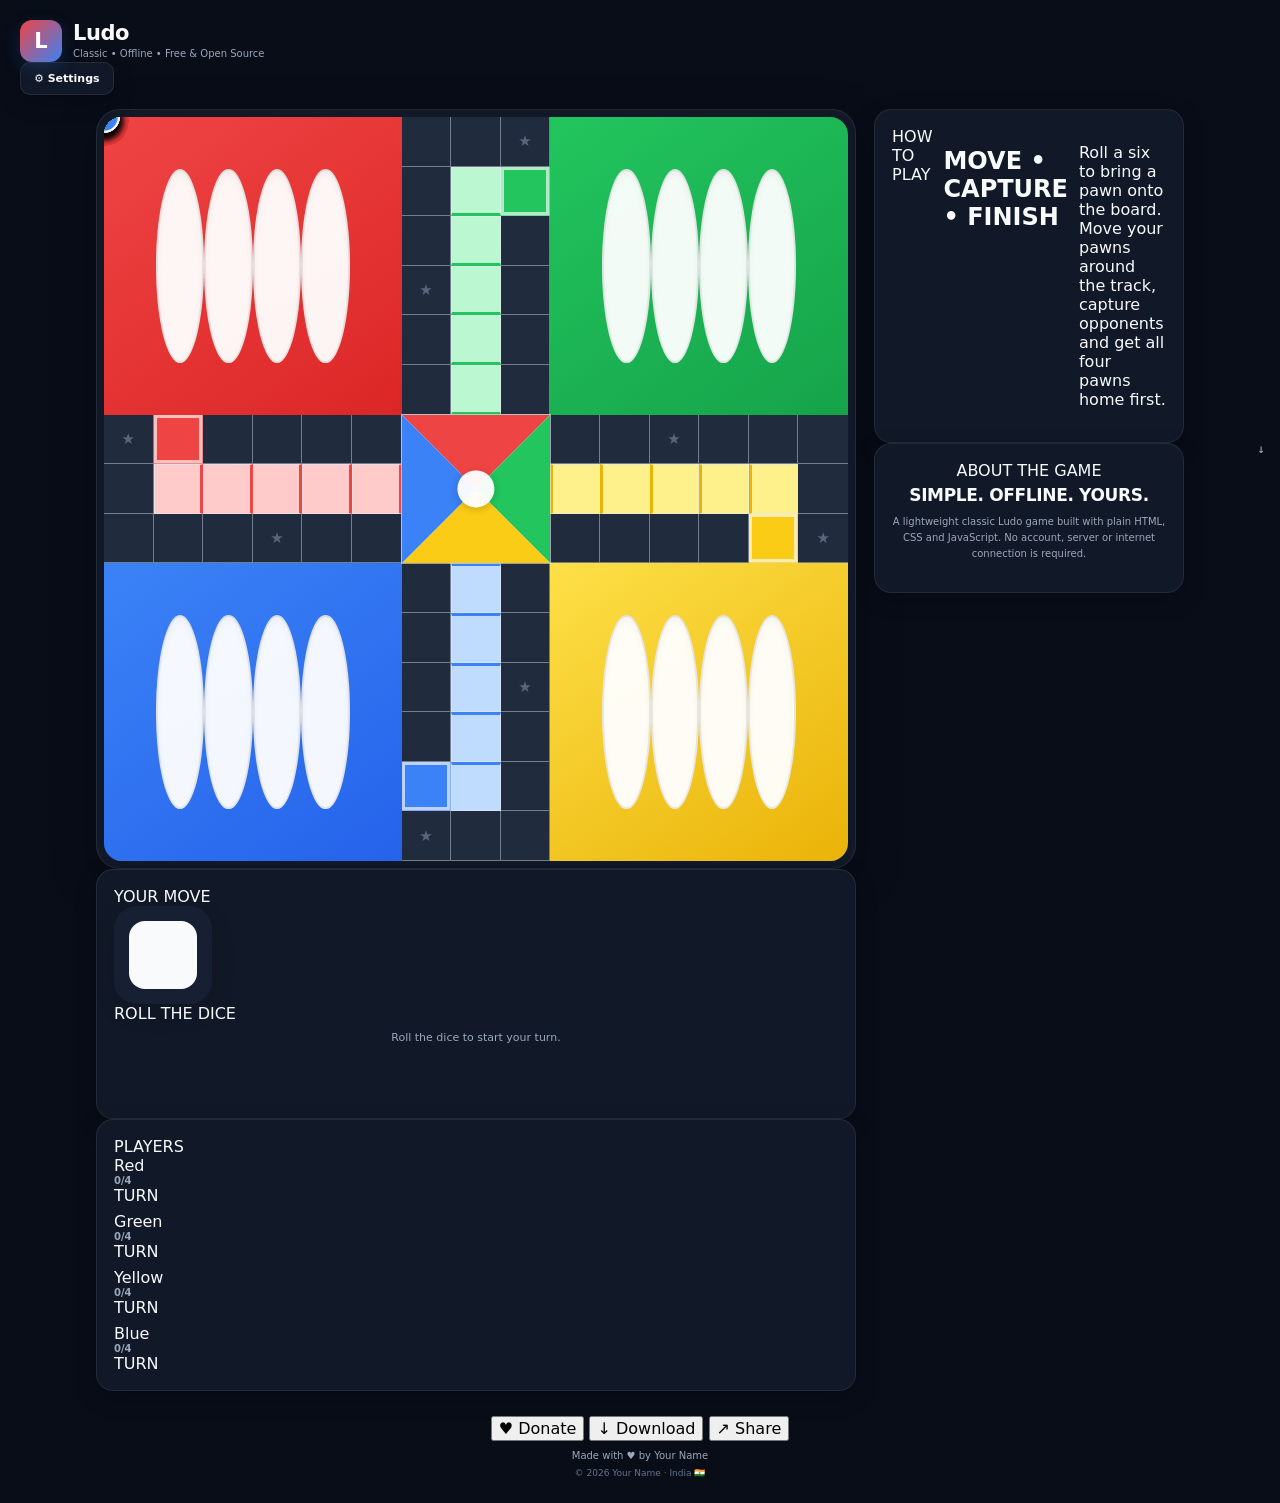
==== commit 5baf53d8: "Update index.html" ====
--- a/index.html
+++ b/index.html
@@ -2,683 +2,431 @@
 <html lang="en">
 <head>
     <meta charset="UTF-8">
-
-    <meta
-        name="viewport"
-        content="width=device-width, initial-scale=1, viewport-fit=cover"
-    >
-
-    <meta
-        name="description"
-        content="A modern classic offline Ludo game built with vanilla JavaScript."
-    >
+    <meta name="viewport" content="width=device-width, initial-scale=1.0, viewport-fit=cover">
 
     <meta name="theme-color" content="#111827">
+    <meta name="description" content="A modern classic offline Ludo game.">
 
     <title>Ludo — Classic Offline Game</title>
 
     <link rel="stylesheet" href="css/style.css">
 </head>
 
-<body data-theme="midnight">
+<body data-theme="midnight" data-board-follow="false">
 
 <div class="app">
 
-    <!-- =========================================================
-         HEADER
-    ========================================================== -->
-
+    <!-- HEADER -->
     <header class="topbar">
-
-        <div class="brand">
-
-            <div class="brand-mark">L</div>
-
-            <div class="brand-text">
-                <h1>Ludo</h1>
-                <p>Classic • Offline • Free & Open Source</p>
+        <div class="topbar-inner">
+
+            <div class="brand">
+                <div class="brand-mark">L</div>
+
+                <div class="brand-text">
+                    <h1>Ludo</h1>
+                    <p>Classic • Offline • Free & Open Source</p>
+                </div>
             </div>
 
+            <button
+                id="settingsButton"
+                class="settings-button"
+                type="button"
+                aria-expanded="false">
+                ⚙ Settings
+            </button>
+
+            <div id="settingsMenu" class="settings-menu">
+
+                <div class="settings-title">
+                    Settings
+                </div>
+
+                <div class="settings-section">
+                    <span class="settings-label">Theme</span>
+
+                    <div class="theme-buttons">
+                        <button
+                            class="theme-button"
+                            data-theme-choice="light"
+                            type="button">
+                            ☀ Light
+                        </button>
+
+                        <button
+                            class="theme-button"
+                            data-theme-choice="midnight"
+                            type="button">
+                            ● Midnight
+                        </button>
+                    </div>
+                </div>
+
+                <div class="settings-section board-theme-section">
+
+                    <div class="setting-row">
+                        <div>
+                            <strong>Board follows theme</strong>
+                            <small id="boardThemeHint">
+                                Available in Midnight theme
+                            </small>
+                        </div>
+
+                        <label class="switch">
+                            <input
+                                id="boardThemeToggle"
+                                type="checkbox">
+                            <span class="slider"></span>
+                        </label>
+                    </div>
+
+                </div>
+
+                <div class="settings-section">
+
+                    <button
+                        id="restartButton"
+                        class="restart-button"
+                        type="button">
+                        ↻ New / Restart Game
+                    </button>
+
+                </div>
+
+            </div>
+
         </div>
-
-        <button
-            id="settingsButton"
-            class="settings-button"
-            type="button"
-            aria-expanded="false"
-        >
-            <span class="settings-icon">⚙</span>
-            <span>Settings</span>
-        </button>
-
-
-        <!-- SETTINGS -->
-
-        <div
-            id="settingsMenu"
-            class="settings-menu"
-            aria-hidden="true"
-        >
-
-            <div class="settings-title">
-                <strong>Game Settings</strong>
-                <span>Customize your game</span>
-            </div>
-
-
-            <div class="setting-group">
-
-                <label>Theme</label>
-
-                <div class="theme-buttons">
-
-                    <button
-                        class="theme-choice"
-                        data-theme-choice="light"
-                        type="button"
-                    >
-                        ☀ Light
-                    </button>
-
-                    <button
-                        class="theme-choice"
-                        data-theme-choice="midnight"
-                        type="button"
-                    >
-                        ◐ Midnight
-                    </button>
-
-                </div>
-
-            </div>
-
-
-            <div class="setting-row">
-
-                <div>
-                    <strong>Board follows theme</strong>
-                    <small>
-                        Match the board with the selected theme
-                    </small>
-                </div>
-
-                <label class="switch">
-
-                    <input
-                        id="boardThemeToggle"
-                        type="checkbox"
-                        checked
-                    >
-
-                    <span class="slider"></span>
-
-                </label>
-
-            </div>
-
-
-            <div class="settings-divider"></div>
-
-
-            <button
-                id="restartButton"
-                class="restart-button"
-                type="button"
-            >
-                <span>↻</span>
-                New / Restart Game
-            </button>
-
-        </div>
-
     </header>
 
 
-    <!-- =========================================================
-         GAME AREA
-    ========================================================== -->
-
-    <main class="game-layout">
-
-
-        <!-- =====================================================
-             LEFT SIDE
-        ====================================================== -->
-
-        <section class="game-main">
+    <!-- MAIN GAME -->
+    <main class="page">
+
+        <!-- BOARD + SIDE INFORMATION -->
+        <section class="game-layout">
 
             <!-- BOARD -->
-
-            <section class="board-section">
+            <div class="board-column">
 
                 <div class="board-frame">
 
                     <div
                         id="board"
                         class="board"
-                        aria-label="Ludo game board"
-                    >
+                        aria-label="Ludo game board">
+
+                        <div
+                            id="boardGrid"
+                            class="board-grid">
+                        </div>
+
 
                         <!-- RED HOME -->
-
                         <div class="home-area home-red">
 
-                            <div class="home-title">
-                                RED
-                            </div>
-
-                            <div class="yard">
-
-                                <div
-                                    class="yard-slot"
-                                    data-yard="red-0"
-                                ></div>
-
-                                <div
-                                    class="yard-slot"
-                                    data-yard="red-1"
-                                ></div>
-
-                                <div
-                                    class="yard-slot"
-                                    data-yard="red-2"
-                                ></div>
-
-                                <div
-                                    class="yard-slot"
-                                    data-yard="red-3"
-                                ></div>
-
-                            </div>
+                            <div class="yard-slot slot-1"></div>
+                            <div class="yard-slot slot-2"></div>
+                            <div class="yard-slot slot-3"></div>
+                            <div class="yard-slot slot-4"></div>
 
                         </div>
 
 
                         <!-- GREEN HOME -->
-
                         <div class="home-area home-green">
 
-                            <div class="home-title">
-                                GREEN
-                            </div>
-
-                            <div class="yard">
-
-                                <div
-                                    class="yard-slot"
-                                    data-yard="green-0"
-                                ></div>
-
-                                <div
-                                    class="yard-slot"
-                                    data-yard="green-1"
-                                ></div>
-
-                                <div
-                                    class="yard-slot"
-                                    data-yard="green-2"
-                                ></div>
-
-                                <div
-                                    class="yard-slot"
-                                    data-yard="green-3"
-                                ></div>
-
-                            </div>
+                            <div class="yard-slot slot-1"></div>
+                            <div class="yard-slot slot-2"></div>
+                            <div class="yard-slot slot-3"></div>
+                            <div class="yard-slot slot-4"></div>
 
                         </div>
 
 
                         <!-- YELLOW HOME -->
-
                         <div class="home-area home-yellow">
 
-                            <div class="home-title">
-                                YELLOW
-                            </div>
-
-                            <div class="yard">
-
-                                <div
-                                    class="yard-slot"
-                                    data-yard="yellow-0"
-                                ></div>
-
-                                <div
-                                    class="yard-slot"
-                                    data-yard="yellow-1"
-                                ></div>
-
-                                <div
-                                    class="yard-slot"
-                                    data-yard="yellow-2"
-                                ></div>
-
-                                <div
-                                    class="yard-slot"
-                                    data-yard="yellow-3"
-                                ></div>
-
-                            </div>
+                            <div class="yard-slot slot-1"></div>
+                            <div class="yard-slot slot-2"></div>
+                            <div class="yard-slot slot-3"></div>
+                            <div class="yard-slot slot-4"></div>
 
                         </div>
 
 
                         <!-- BLUE HOME -->
-
                         <div class="home-area home-blue">
 
-                            <div class="home-title">
-                                BLUE
-                            </div>
-
-                            <div class="yard">
-
-                                <div
-                                    class="yard-slot"
-                                    data-yard="blue-0"
-                                ></div>
-
-                                <div
-                                    class="yard-slot"
-                                    data-yard="blue-1"
-                                ></div>
-
-                                <div
-                                    class="yard-slot"
-                                    data-yard="blue-2"
-                                ></div>
-
-                                <div
-                                    class="yard-slot"
-                                    data-yard="blue-3"
-                                ></div>
-
-                            </div>
-
-                        </div>
-
-
-                        <!-- BOARD GRID -->
-
-                        <div
-                            id="boardGrid"
-                            class="board-grid"
-                        ></div>
+                            <div class="yard-slot slot-1"></div>
+                            <div class="yard-slot slot-2"></div>
+                            <div class="yard-slot slot-3"></div>
+                            <div class="yard-slot slot-4"></div>
+
+                        </div>
 
 
                         <!-- CENTER -->
-
                         <div class="home-center">
 
                             <div class="center-triangle red"></div>
-
                             <div class="center-triangle green"></div>
-
                             <div class="center-triangle yellow"></div>
-
                             <div class="center-triangle blue"></div>
 
                             <div class="center-core">
-                                <span>🏆</span>
-                            </div>
-
-                        </div>
-
-
-                        <!-- TOKENS -->
-
+                                <span>★</span>
+                            </div>
+
+                        </div>
+
+
+                        <!-- PAWNS -->
                         <div
                             id="tokenLayer"
-                            class="token-layer"
-                        ></div>
+                            class="token-layer">
+                        </div>
 
                     </div>
 
                 </div>
 
-            </section>
-
-
-            <!-- DESKTOP INFO BELOW BOARD -->
-
-            <div class="below-board-info">
-
-                <!-- HOW TO PLAY -->
+
+                <!-- BELOW BOARD -->
+                <div class="board-bottom-layout">
+
+                    <!-- YOUR MOVE -->
+                    <section
+                        id="diceCard"
+                        class="game-card dice-card">
+
+                        <div class="card-eyebrow">
+                            YOUR MOVE
+                        </div>
+
+                        <div
+                            id="dicePointer"
+                            class="dice-pointer">
+                            ↓
+                        </div>
+
+                        <button
+                            id="diceButton"
+                            class="dice-button"
+                            type="button"
+                            aria-label="Roll dice">
+
+                            <div
+                                id="diceFace"
+                                class="dice-face face-1">
+
+                                <span class="dot"></span>
+                                <span class="dot"></span>
+                                <span class="dot"></span>
+                                <span class="dot"></span>
+                                <span class="dot"></span>
+                                <span class="dot"></span>
+                                <span class="dot"></span>
+                                <span class="dot"></span>
+                                <span class="dot"></span>
+
+                            </div>
+
+                        </button>
+
+                        <div
+                            id="diceTitle"
+                            class="dice-title">
+                            ROLL THE DICE
+                        </div>
+
+                        <div
+                            id="diceHint"
+                            class="dice-hint">
+                            Roll the dice to start your turn.
+                        </div>
+
+                    </section>
+
+
+                    <!-- PLAYERS -->
+                    <section class="game-card players-card">
+
+                        <div class="card-eyebrow">
+                            PLAYERS
+                        </div>
+
+                        <div
+                            id="playersList"
+                            class="players-list">
+
+                            <div
+                                class="player-row player-red"
+                                data-player-row="red">
+
+                                <span class="player-dot"></span>
+
+                                <div class="player-name">
+                                    Red
+                                </div>
+
+                                <div class="player-score">
+                                    <span class="finished-count">0</span>/4
+                                </div>
+
+                                <span class="turn-badge">
+                                    TURN
+                                </span>
+
+                            </div>
+
+
+                            <div
+                                class="player-row player-green"
+                                data-player-row="green">
+
+                                <span class="player-dot"></span>
+
+                                <div class="player-name">
+                                    Green
+                                </div>
+
+                                <div class="player-score">
+                                    <span class="finished-count">0</span>/4
+                                </div>
+
+                                <span class="turn-badge">
+                                    TURN
+                                </span>
+
+                            </div>
+
+
+                            <div
+                                class="player-row player-yellow"
+                                data-player-row="yellow">
+
+                                <span class="player-dot"></span>
+
+                                <div class="player-name">
+                                    Yellow
+                                </div>
+
+                                <div class="player-score">
+                                    <span class="finished-count">0</span>/4
+                                </div>
+
+                                <span class="turn-badge">
+                                    TURN
+                                </span>
+
+                            </div>
+
+
+                            <div
+                                class="player-row player-blue"
+                                data-player-row="blue">
+
+                                <span class="player-dot"></span>
+
+                                <div class="player-name">
+                                    Blue
+                                </div>
+
+                                <div class="player-score">
+                                    <span class="finished-count">0</span>/4
+                                </div>
+
+                                <span class="turn-badge">
+                                    TURN
+                                </span>
+
+                            </div>
+
+                        </div>
+
+                    </section>
+
+                </div>
+
+            </div>
+
+
+            <!-- RIGHT INFORMATION -->
+            <aside class="side-information">
 
                 <section class="info-card">
 
-                    <div class="info-icon">?</div>
-
-                    <div class="info-content">
-
-                        <span class="eyebrow">
-                            HOW TO PLAY
-                        </span>
-
-                        <h2>
-                            Move • Capture • Finish
-                        </h2>
-
-                        <p>
-                            Roll the dice and move one of your
-                            four pawns. Roll a
-                            <strong>6</strong>
-                            to bring a pawn out of your home.
-                            Reach the center with all four pawns
-                            to win.
-                        </p>
-
-
-                        <div class="rules-grid">
-
-                            <div>
-                                <b>6</b>
-                                <span>Extra turn</span>
-                            </div>
-
-                            <div>
-                                <b>●</b>
-                                <span>Capture</span>
-                            </div>
-
-                            <div>
-                                <b>★</b>
-                                <span>Safe space</span>
-                            </div>
-
-                            <div>
-                                <b>🏆</b>
-                                <span>Finish 4</span>
-                            </div>
-
-                        </div>
-
+                    <div class="card-eyebrow">
+                        HOW TO PLAY
                     </div>
 
+                    <h2>
+                        MOVE • CAPTURE • FINISH
+                    </h2>
+
+                    <p>
+                        Roll a six to bring a pawn onto the board.
+                        Move your pawns around the track, capture
+                        opponents and get all four pawns home first.
+                    </p>
+
                 </section>
 
 
-                <!-- ABOUT -->
-
                 <section class="about-card">
 
-                    <span class="eyebrow">
+                    <div class="card-eyebrow">
                         ABOUT THE GAME
-                    </span>
+                    </div>
 
                     <h2>
-                        Simple. Offline. Yours.
+                        SIMPLE. OFFLINE. YOURS.
                     </h2>
 
                     <p>
-                        A lightweight classic Ludo game made
-                        with plain HTML, CSS and vanilla
-                        JavaScript. No account, server or
-                        external game engine is required.
+                        A lightweight classic Ludo game built with
+                        plain HTML, CSS and JavaScript. No account,
+                        server or internet connection is required.
                     </p>
 
-
-                    <div class="badges">
-
-                        <span>FOSS</span>
-                        <span>Offline</span>
-                        <span>Vanilla JS</span>
-                        <span>Open Source</span>
-
-                    </div>
-
                 </section>
 
-            </div>
+            </aside>
 
         </section>
 
-
-        <!-- =====================================================
-             RIGHT SIDE
-        ====================================================== -->
-
-        <aside class="game-panel">
-
-
-            <!-- DICE -->
-
-            <section class="dice-card">
-
-                <div class="dice-header">
-
-                    <div>
-
-                        <span class="eyebrow">
-                            YOUR MOVE
-                        </span>
-
-                        <h2>
-                            Roll the Dice
-                        </h2>
-
-                    </div>
-
-                    <span
-                        id="diceStatus"
-                        class="dice-status"
-                    >
-                        Ready
-                    </span>
-
-                </div>
-
-
-                <div class="dice-area">
-
-                    <div
-                        id="dicePointer"
-                        class="dice-pointer"
-                    >
-                        <span>ROLL</span>
-                        <b>↓</b>
-                    </div>
-
-
-                    <button
-                        id="diceButton"
-                        class="dice-button"
-                        type="button"
-                        aria-label="Roll dice"
-                    >
-
-                        <div class="dice-face">
-
-                            <span class="dot dot-1"></span>
-                            <span class="dot dot-2"></span>
-                            <span class="dot dot-3"></span>
-                            <span class="dot dot-4"></span>
-                            <span class="dot dot-5"></span>
-                            <span class="dot dot-6"></span>
-                            <span class="dot dot-7"></span>
-                            <span class="dot dot-8"></span>
-                            <span class="dot dot-9"></span>
-
-                        </div>
-
-                    </button>
-
-                </div>
-
-
-                <p
-                    id="diceHint"
-                    class="dice-hint"
-                >
-                    Red's turn — roll the dice.
-                </p>
-
-            </section>
-
-
-            <!-- PLAYERS -->
-
-            <section class="players-card">
-
-                <div class="panel-heading">
-
-                    <div>
-
-                        <span class="eyebrow">
-                            PLAYERS
-                        </span>
-
-                        <h2>
-                            Game Status
-                        </h2>
-
-                    </div>
-
-                </div>
-
-
-                <div
-                    id="playersList"
-                    class="players-list"
-                >
-
-                    <div
-                        class="player-card"
-                        data-player="red"
-                    >
-
-                        <span class="player-dot red"></span>
-
-                        <div class="player-info">
-
-                            <strong>Red</strong>
-
-                            <small>
-                                4 pawns
-                            </small>
-
-                        </div>
-
-                        <span class="player-score">
-                            0/4
-                        </span>
-
-                    </div>
-
-
-                    <div
-                        class="player-card"
-                        data-player="green"
-                    >
-
-                        <span class="player-dot green"></span>
-
-                        <div class="player-info">
-
-                            <strong>Green</strong>
-
-                            <small>
-                                4 pawns
-                            </small>
-
-                        </div>
-
-                        <span class="player-score">
-                            0/4
-                        </span>
-
-                    </div>
-
-
-                    <div
-                        class="player-card"
-                        data-player="yellow"
-                    >
-
-                        <span class="player-dot yellow"></span>
-
-                        <div class="player-info">
-
-                            <strong>Yellow</strong>
-
-                            <small>
-                                4 pawns
-                            </small>
-
-                        </div>
-
-                        <span class="player-score">
-                            0/4
-                        </span>
-
-                    </div>
-
-
-                    <div
-                        class="player-card"
-                        data-player="blue"
-                    >
-
-                        <span class="player-dot blue"></span>
-
-                        <div class="player-info">
-
-                            <strong>Blue</strong>
-
-                            <small>
-                                4 pawns
-                            </small>
-
-                        </div>
-
-                        <span class="player-score">
-                            0/4
-                        </span>
-
-                    </div>
-
-                </div>
-
-            </section>
-
-        </aside>
-
     </main>
 
 
-    <!-- =========================================================
-         FOOTER
-    ========================================================== -->
-
+    <!-- FOOTER -->
     <footer class="footer">
 
-        <div class="footer-buttons">
-
-            <a
-                href="https://github.com/"
-                id="githubButton"
-            >
-                GitHub
-            </a>
-
-            <a
-                href="https://github.com/"
-                id="sourceButton"
-            >
-                Source
-            </a>
+        <div class="footer-actions">
+
+            <button
+                id="donateButton"
+                type="button">
+                ♥ Donate
+            </button>
+
+            <button
+                id="downloadButton"
+                type="button">
+                ↓ Download
+            </button>
+
+            <button
+                id="shareButton"
+                type="button">
+                ↗ Share
+            </button>
 
         </div>
 
-
         <p>
-            Made with
-            <span class="heart">♥</span>
-            by
-            <strong>Your Name</strong>
+            Made with ♥ by Your Name
         </p>
-
 
         <small>
             © 2026 Your Name · India 🇮🇳
@@ -689,38 +437,33 @@
 </div>
 
 
-<!-- =============================================================
-     WINNER MODAL
-============================================================== -->
-
+<!-- WINNER MODAL -->
 <div
     id="winnerModal"
-    class="modal hidden"
->
-
-    <div class="modal-card">
+    class="modal hidden">
+
+    <div class="modal-box">
 
         <div class="winner-icon">
             🏆
         </div>
 
-        <span class="eyebrow">
-            GAME OVER
-        </span>
+        <div class="card-eyebrow">
+            GAME FINISHED
+        </div>
 
         <h2 id="winnerTitle">
             Red Wins!
         </h2>
 
-        <p id="winnerText">
-            All four pawns reached the center.
+        <p id="winnerMessage">
+            All four pawns reached home.
         </p>
 
         <button
             id="modalRestart"
-            class="restart-button"
             type="button"
-        >
+            class="modal-button">
             Play Again
         </button>
 
--- a/css/style.css
+++ b/css/style.css
@@ -4,91 +4,114 @@
 
 :root {
 
-    --bg: #f3f4f6;
+    --bg: #f2f4f7;
+
     --surface: #ffffff;
+
     --surface-2: #f8fafc;
+
     --surface-3: #eef2f7;
 
     --text: #111827;
-    --muted: #6b7280;
-    --muted-2: #9ca3af;
-
-    --border: rgba(17, 24, 39, .10);
-    --border-strong: rgba(17, 24, 39, .18);
+
+    --muted: #667085;
+
+    --muted-2: #98a2b3;
+
+    --border: rgba(17,24,39,.10);
+
+    --border-strong: rgba(17,24,39,.20);
 
     --shadow:
-        0 10px 35px rgba(15, 23, 42, .08);
+        0 12px 35px rgba(15,23,42,.08);
 
     --shadow-small:
-        0 4px 15px rgba(15, 23, 42, .08);
-
-    --board-bg: #efe9dc;
-    --board-cell: #f8f5ee;
-    --board-line: rgba(31, 41, 55, .38);
-    --board-line-strong: rgba(31, 41, 55, .55);
+        0 5px 18px rgba(15,23,42,.08);
+
+
+    /* BOARD */
+
+    --board-bg: #eee7d8;
+
+    --board-cell: #faf8f2;
+
+    --board-line:
+        rgba(31,41,55,.42);
+
+    --board-line-strong:
+        rgba(31,41,55,.58);
+
+
+    /* COLORS */
 
     --red: #ef4444;
     --red-dark: #dc2626;
-    --red-soft: #fee2e2;
 
     --green: #22c55e;
     --green-dark: #16a34a;
-    --green-soft: #dcfce7;
 
     --yellow: #facc15;
     --yellow-dark: #eab308;
-    --yellow-soft: #fef9c3;
 
     --blue: #3b82f6;
     --blue-dark: #2563eb;
-    --blue-soft: #dbeafe;
-
-    --radius: 18px;
-
-    --transition:
-        180ms ease;
-
-}
-
-
-/* ================================================================
-   MIDNIGHT THEME
+
+
+    --radius: 17px;
+
+}
+
+
+/* ================================================================
+   MIDNIGHT
    ================================================================ */
 
 body[data-theme="midnight"] {
 
     --bg: #080d18;
+
     --surface: #111827;
+
     --surface-2: #172033;
+
     --surface-3: #1d293d;
 
     --text: #f8fafc;
-    --muted: #94a3b8;
+
+    --muted: #9aa8bb;
+
     --muted-2: #64748b;
 
-    --border: rgba(255,255,255,.08);
-    --border-strong: rgba(255,255,255,.15);
+    --border:
+        rgba(255,255,255,.08);
+
+    --border-strong:
+        rgba(255,255,255,.16);
 
     --shadow:
-        0 15px 45px rgba(0,0,0,.35);
+        0 15px 45px rgba(0,0,0,.30);
 
     --shadow-small:
-        0 6px 20px rgba(0,0,0,.25);
-
-}
-
-
-/* ================================================================
-   BOARD FOLLOW THEME
+        0 7px 22px rgba(0,0,0,.24);
+
+}
+
+
+/* ================================================================
+   BOARD FOLLOW MIDNIGHT
    ================================================================ */
 
 body[data-board-theme="midnight"] {
 
     --board-bg: #151d2c;
+
     --board-cell: #202b3e;
 
-    --board-line: rgba(226,232,240,.45);
-    --board-line-strong: rgba(226,232,240,.68);
+    --board-line:
+        rgba(226,232,240,.43);
+
+    --board-line-strong:
+        rgba(226,232,240,.62);
 
 }
 
@@ -110,6 +133,10 @@
     margin: 0;
 
     min-height: 100vh;
+
+    background: var(--bg);
+
+    color: var(--text);
 
     font-family:
         Inter,
@@ -120,19 +147,14 @@
         "Segoe UI",
         sans-serif;
 
-    background: var(--bg);
-
-    color: var(--text);
-
     transition:
-        background var(--transition),
-        color var(--transition);
+        background .2s ease,
+        color .2s ease;
 
 }
 
 button,
-input,
-a {
+input {
     font: inherit;
 }
 
@@ -152,17 +174,17 @@
 
 .app {
 
-    width: min(1450px, 100%);
+    width: min(1420px, 100%);
 
     min-height: 100vh;
 
-    margin: auto;
+    margin: 0 auto;
 
     padding:
-        22px
-        max(22px, env(safe-area-inset-right))
-        24px
-        max(22px, env(safe-area-inset-left));
+        20px
+        max(20px, env(safe-area-inset-right))
+        20px
+        max(20px, env(safe-area-inset-left));
 
 }
 
@@ -175,15 +197,24 @@
 
     position: relative;
 
+    width: min(760px, 100%);
+
     display: flex;
 
     align-items: center;
 
     justify-content: space-between;
 
-    margin-bottom: 22px;
-
-}
+    margin-bottom: 14px;
+
+}
+
+
+/*
+   On desktop the header follows the board width,
+   making the logo/title and board start at the
+   same left edge.
+*/
 
 .brand {
 
@@ -191,20 +222,21 @@
 
     align-items: center;
 
-    gap: 13px;
+    gap: 11px;
 
 }
 
 .brand-mark {
 
-    width: 45px;
-    height: 45px;
+    width: 42px;
+
+    height: 42px;
 
     display: grid;
 
     place-items: center;
 
-    border-radius: 13px;
+    border-radius: 12px;
 
     background:
         linear-gradient(
@@ -215,12 +247,12 @@
 
     color: white;
 
-    font-size: 23px;
+    font-size: 21px;
 
     font-weight: 900;
 
     box-shadow:
-        0 8px 22px rgba(59,130,246,.20);
+        0 7px 18px rgba(59,130,246,.18);
 
 }
 
@@ -228,109 +260,108 @@
 
     margin: 0;
 
-    font-size: 23px;
+    font-size: 21px;
 
     line-height: 1;
 
-    letter-spacing: -.5px;
+    letter-spacing: -.45px;
 
 }
 
 .brand-text p {
 
-    margin: 5px 0 0;
+    margin: 4px 0 0;
 
     color: var(--muted);
 
+    font-size: 10px;
+
+}
+
+
+/* ================================================================
+   SETTINGS BUTTON
+   ================================================================ */
+
+.settings-button {
+
+    display: flex;
+
+    align-items: center;
+
+    gap: 7px;
+
+    padding: 9px 13px;
+
+    border-radius: 10px;
+
+    border: 1px solid var(--border);
+
+    background: var(--surface);
+
+    color: var(--text);
+
+    box-shadow: var(--shadow-small);
+
     font-size: 11px;
 
-}
-
-
-/* ================================================================
-   SETTINGS BUTTON
-   ================================================================ */
-
-.settings-button {
-
-    display: flex;
-
-    align-items: center;
-
-    gap: 8px;
-
-    border: 1px solid var(--border);
+    font-weight: 700;
+
+}
+
+.settings-button:hover {
+
+    background: var(--surface-2);
+
+}
+
+.settings-icon {
+    font-size: 15px;
+}
+
+
+/* ================================================================
+   SETTINGS MENU
+   ================================================================ */
+
+.settings-menu {
+
+    position: absolute;
+
+    z-index: 100;
+
+    right: 0;
+
+    top: calc(100% + 9px);
+
+    width: 285px;
+
+    padding: 17px;
+
+    border:
+        1px solid var(--border);
+
+    border-radius: 16px;
 
     background: var(--surface);
 
-    color: var(--text);
-
-    padding: 10px 15px;
-
-    border-radius: 12px;
-
-    box-shadow: var(--shadow-small);
+    box-shadow:
+        0 20px 55px rgba(0,0,0,.25);
+
+    opacity: 0;
+
+    visibility: hidden;
+
+    transform:
+        translateY(-7px)
+        scale(.98);
+
+    transform-origin: top right;
 
     transition:
-        transform var(--transition),
-        background var(--transition);
-
-}
-
-.settings-button:hover {
-
-    transform: translateY(-1px);
-
-    background: var(--surface-2);
-
-}
-
-.settings-icon {
-    font-size: 16px;
-}
-
-
-/* ================================================================
-   SETTINGS MENU
-   ================================================================ */
-
-.settings-menu {
-
-    position: absolute;
-
-    z-index: 100;
-
-    right: 0;
-
-    top: calc(100% + 10px);
-
-    width: 285px;
-
-    padding: 17px;
-
-    border-radius: 17px;
-
-    border: 1px solid var(--border);
-
-    background: var(--surface);
-
-    box-shadow:
-        0 20px 55px rgba(0,0,0,.22);
-
-    opacity: 0;
-
-    visibility: hidden;
-
-    transform:
-        translateY(-8px)
-        scale(.98);
-
-    transform-origin: top right;
-
-    transition:
-        opacity var(--transition),
-        transform var(--transition),
-        visibility var(--transition);
+        opacity .18s ease,
+        transform .18s ease,
+        visibility .18s ease;
 
 }
 
@@ -354,12 +385,14 @@
 
     gap: 3px;
 
-    margin-bottom: 18px;
+    margin-bottom: 17px;
 
 }
 
 .settings-title strong {
+
     font-size: 14px;
+
 }
 
 .settings-title span {
@@ -384,299 +417,306 @@
 
     color: var(--muted);
 
+    font-size: 10px;
+
+    font-weight: 800;
+
+    letter-spacing: .8px;
+
+    text-transform: uppercase;
+
+}
+
+.theme-buttons {
+
+    display: grid;
+
+    grid-template-columns: 1fr 1fr;
+
+    gap: 7px;
+
+}
+
+.theme-choice {
+
+    padding: 9px;
+
+    border-radius: 9px;
+
+    border:
+        1px solid var(--border);
+
+    background: var(--surface-2);
+
+    color: var(--text);
+
     font-size: 11px;
 
     font-weight: 700;
 
-    text-transform: uppercase;
-
-    letter-spacing: .7px;
-
-}
-
-.theme-buttons {
+}
+
+.theme-choice.active {
+
+    border-color: var(--blue);
+
+    background: var(--blue);
+
+    color: white;
+
+}
+
+.setting-row {
+
+    display: flex;
+
+    align-items: center;
+
+    justify-content: space-between;
+
+    gap: 14px;
+
+}
+
+.setting-row strong {
+
+    display: block;
+
+    font-size: 11px;
+
+}
+
+.setting-row small {
+
+    display: block;
+
+    margin-top: 3px;
+
+    color: var(--muted);
+
+    font-size: 9px;
+
+    line-height: 1.4;
+
+}
+
+.settings-divider {
+
+    height: 1px;
+
+    margin: 16px 0;
+
+    background: var(--border);
+
+}
+
+
+/* ================================================================
+   SWITCH
+   ================================================================ */
+
+.switch {
+
+    position: relative;
+
+    width: 40px;
+
+    height: 22px;
+
+    flex: 0 0 auto;
+
+}
+
+.switch input {
+
+    position: absolute;
+
+    opacity: 0;
+
+}
+
+.slider {
+
+    position: absolute;
+
+    inset: 0;
+
+    border-radius: 50px;
+
+    background: #64748b;
+
+}
+
+.slider::before {
+
+    content: "";
+
+    position: absolute;
+
+    left: 3px;
+
+    top: 3px;
+
+    width: 16px;
+
+    height: 16px;
+
+    border-radius: 50%;
+
+    background: white;
+
+    transition: .18s ease;
+
+}
+
+.switch input:checked + .slider {
+
+    background: var(--blue);
+
+}
+
+.switch input:checked + .slider::before {
+
+    transform: translateX(18px);
+
+}
+
+
+/* ================================================================
+   RESTART
+   ================================================================ */
+
+.restart-button {
+
+    width: 100%;
+
+    padding: 11px 13px;
+
+    border: 0;
+
+    border-radius: 10px;
+
+    background: var(--text);
+
+    color: var(--surface);
+
+    font-size: 11px;
+
+    font-weight: 800;
+
+}
+
+
+/* ================================================================
+   GAME LAYOUT
+   ================================================================ */
+
+.game-layout {
 
     display: grid;
 
-    grid-template-columns: 1fr 1fr;
-
-    gap: 7px;
-
-}
-
-.theme-choice {
+    grid-template-columns:
+        minmax(0, 760px)
+        310px;
+
+    align-items: start;
+
+    justify-content: center;
+
+    gap: 18px;
+
+}
+
+
+/* ================================================================
+   GAME MAIN
+   ================================================================ */
+
+.game-main {
+
+    min-width: 0;
+
+}
+
+
+/* ================================================================
+   BOARD
+   ================================================================ */
+
+.board-section {
+
+    width: 100%;
+
+}
+
+.board-frame {
+
+    width: 100%;
+
+    aspect-ratio: 1;
+
+    padding: 7px;
+
+    border-radius: 24px;
+
+    background: var(--surface);
 
     border: 1px solid var(--border);
 
-    background: var(--surface-2);
-
-    color: var(--text);
-
-    padding: 9px;
-
-    border-radius: 9px;
-
-    font-size: 12px;
-
-}
-
-.theme-choice.active {
-
-    border-color: var(--blue);
-
-    background: var(--blue-soft);
-
-    color: var(--blue-dark);
-
-}
-
-.setting-row {
-
-    display: flex;
-
-    align-items: center;
-
-    justify-content: space-between;
-
-    gap: 15px;
-
-}
-
-.setting-row strong {
-
-    display: block;
-
-    font-size: 12px;
-
-}
-
-.setting-row small {
-
-    display: block;
-
-    margin-top: 3px;
-
-    color: var(--muted);
-
-    font-size: 10px;
-
-    line-height: 1.4;
-
-}
-
-
-/* ================================================================
-   SWITCH
-   ================================================================ */
-
-.switch {
+    box-shadow: var(--shadow);
+
+}
+
+.board {
 
     position: relative;
 
-    flex: 0 0 auto;
-
-    width: 40px;
-    height: 23px;
-
-}
-
-.switch input {
+    width: 100%;
+
+    height: 100%;
+
+    overflow: hidden;
+
+    border-radius: 18px;
+
+    background: var(--board-bg);
+
+    isolation: isolate;
+
+}
+
+
+/* ================================================================
+   BOARD GRID
+   ================================================================ */
+
+.board-grid {
 
     position: absolute;
 
-    opacity: 0;
-
-}
-
-.slider {
-
-    position: absolute;
-
     inset: 0;
 
-    border-radius: 50px;
-
-    background: #64748b;
-
-    transition: .2s;
-
-}
-
-.slider::before {
-
-    content: "";
-
-    position: absolute;
-
-    width: 17px;
-    height: 17px;
-
-    left: 3px;
-    top: 3px;
-
-    border-radius: 50%;
-
-    background: white;
-
-    transition: .2s;
-
-}
-
-.switch input:checked + .slider {
-
-    background: var(--blue);
-
-}
-
-.switch input:checked + .slider::before {
-
-    transform: translateX(17px);
-
-}
-
-.settings-divider {
-
-    height: 1px;
-
-    background: var(--border);
-
-    margin: 17px 0;
-
-}
-
-.restart-button {
-
-    width: 100%;
-
-    border: 0;
-
-    border-radius: 11px;
-
-    padding: 11px 14px;
-
-    background: var(--text);
-
-    color: var(--surface);
-
-    font-weight: 700;
-
-    transition:
-        transform var(--transition),
-        opacity var(--transition);
-
-}
-
-.restart-button:hover {
-
-    transform: translateY(-1px);
-
-    opacity: .9;
-
-}
-
-
-/* ================================================================
-   MAIN LAYOUT
-   ================================================================ */
-
-.game-layout {
-
     display: grid;
 
-    grid-template-columns:
-        minmax(0, 1fr)
-        340px;
-
-    align-items: start;
-
-    gap: 24px;
-
-}
-
-
-/* ================================================================
-   BOARD SECTION
-   ================================================================ */
-
-.board-section {
-
-    min-width: 0;
-
-    display: flex;
-
-    justify-content: center;
-
-}
-
-.board-frame {
-
-    width: min(760px, 100%);
-
-    aspect-ratio: 1;
-
-    padding: 9px;
-
-    border-radius: 27px;
-
-    background: var(--surface);
-
-    border: 1px solid var(--border);
-
-    box-shadow: var(--shadow);
-
-}
-
-.board {
+    grid-template-columns: repeat(15, 1fr);
+
+    grid-template-rows: repeat(15, 1fr);
+
+    z-index: 1;
+
+}
+
+.board-cell {
 
     position: relative;
 
-    width: 100%;
-
-    height: 100%;
-
-    overflow: hidden;
-
-    border-radius: 20px;
-
-    background: var(--board-bg);
-
-    isolation: isolate;
-
-}
-
-
-/* ================================================================
-   BOARD GRID
-   ================================================================ */
-
-.board-grid {
-
-    position: absolute;
-
-    inset: 0;
-
-    display: grid;
-
-    grid-template-columns: repeat(15, 1fr);
-
-    grid-template-rows: repeat(15, 1fr);
-
-    z-index: 1;
-
-}
-
-.board-cell {
-
-    position: relative;
-
     background: var(--board-cell);
 
-    border-right: 1px solid var(--board-line);
-
-    border-bottom: 1px solid var(--board-line);
-
-    transition:
-        background 150ms ease;
+    border-right:
+        1px solid var(--board-line);
+
+    border-bottom:
+        1px solid var(--board-line);
 
 }
 
@@ -693,7 +733,7 @@
 
     position: absolute;
 
-    z-index: 3;
+    z-index: 4;
 
     width: 40%;
 
@@ -709,9 +749,13 @@
 
 }
 
+
+/* RED = TOP LEFT */
+
 .home-red {
 
     left: 0;
+
     top: 0;
 
     background:
@@ -723,9 +767,13 @@
 
 }
 
+
+/* GREEN = TOP RIGHT */
+
 .home-green {
 
     right: 0;
+
     top: 0;
 
     background:
@@ -737,9 +785,13 @@
 
 }
 
+
+/* YELLOW = BOTTOM RIGHT */
+
 .home-yellow {
 
     right: 0;
+
     bottom: 0;
 
     background:
@@ -751,9 +803,13 @@
 
 }
 
+
+/* BLUE = BOTTOM LEFT */
+
 .home-blue {
 
     left: 0;
+
     bottom: 0;
 
     background:
@@ -769,19 +825,20 @@
 
     position: absolute;
 
-    top: 7px;
+    top: 6px;
 
     left: 50%;
 
     transform: translateX(-50%);
 
-    color: rgba(255,255,255,.82);
+    color:
+        rgba(255,255,255,.82);
 
     font-size: 7px;
 
     font-weight: 900;
 
-    letter-spacing: 1.3px;
+    letter-spacing: 1.2px;
 
     pointer-events: none;
 
@@ -789,103 +846,139 @@
 
 
 /* ================================================================
-   YARDS
+   YARD
    ================================================================ */
 
 .yard {
 
+    position: absolute;
+
+    inset: 7%;
+
+    display: grid;
+
+    grid-template-columns:
+        repeat(2, 1fr);
+
+    grid-template-rows:
+        repeat(2, 1fr);
+
+    gap: 9%;
+
+}
+
+
+/*
+   The slot itself is the white circle.
+*/
+
+.yard-slot {
+
     position: relative;
 
     width: 100%;
+
     height: 100%;
 
+    border-radius: 50%;
+
+    background:
+        rgba(255,255,255,.95);
+
+    box-shadow:
+        inset 0 0 0 2px rgba(0,0,0,.07),
+        inset 0 4px 8px rgba(0,0,0,.05);
+
+}
+
+
+/* ================================================================
+   HOME LANE
+   ================================================================ */
+
+.home-lane-cell {
+
+    position: absolute;
+
+    z-index: 5;
+
     display: grid;
 
-    grid-template-columns: repeat(2, 1fr);
-
-    grid-template-rows: repeat(2, 1fr);
-
-    gap: 9%;
-
-}
-
-.yard-slot {
-
-    position: relative;
-
-    border-radius: 50%;
-
-    background:
-        rgba(255,255,255,.88);
+    place-items: center;
+
+    border: 1px solid var(--board-line-strong);
+
+}
+
+
+/*
+   Colored center-facing side.
+*/
+
+/* RED travels LEFT -> CENTER */
+
+.home-lane-cell.red {
+
+    background: #fecaca;
+
+    border-right:
+        3px solid var(--red);
+
+}
+
+
+/* GREEN travels TOP -> CENTER */
+
+.home-lane-cell.green {
+
+    background: #bbf7d0;
+
+    border-bottom:
+        3px solid var(--green);
+
+}
+
+
+/* YELLOW travels RIGHT -> CENTER */
+
+.home-lane-cell.yellow {
+
+    background: #fef08a;
+
+    border-left:
+        3px solid var(--yellow-dark);
+
+}
+
+
+/* BLUE travels BOTTOM -> CENTER */
+
+.home-lane-cell.blue {
+
+    background: #bfdbfe;
+
+    border-top:
+        3px solid var(--blue);
+
+}
+
+
+/* ================================================================
+   START CELLS
+   ================================================================ */
+
+.start-cell {
 
     box-shadow:
-        inset 0 0 0 2px rgba(0,0,0,.08),
-        inset 0 5px 10px rgba(0,0,0,.05);
-
-}
-
-.home-red .yard-slot {
-    border: 3px solid rgba(239,68,68,.20);
-}
-
-.home-green .yard-slot {
-    border: 3px solid rgba(34,197,94,.20);
-}
-
-.home-yellow .yard-slot {
-    border: 3px solid rgba(234,179,8,.22);
-}
-
-.home-blue .yard-slot {
-    border: 3px solid rgba(59,130,246,.20);
-}
-
-
-/* ================================================================
-   HOME LANES
-   ================================================================ */
-
-.home-lane-cell {
-
-    position: absolute;
-
-    z-index: 4;
-
-    display: grid;
-
-    place-items: center;
-
-    border: 1px solid var(--board-line-strong);
-
-}
-
-.home-lane-cell.red {
-    background: #fecaca;
-}
-
-.home-lane-cell.green {
-    background: #bbf7d0;
-}
-
-.home-lane-cell.yellow {
-    background: #fef08a;
-}
-
-.home-lane-cell.blue {
-    background: #bfdbfe;
-}
-
-
-/* ================================================================
-   START CELLS
-   ================================================================ */
-
-.start-cell {
-
-    box-shadow:
-        inset 0 0 0 3px rgba(255,255,255,.55);
-
-}
+        inset 0 0 0 3px rgba(255,255,255,.65);
+
+}
+
+
+/*
+   Start cells are deliberately shifted
+   one position forward.
+*/
 
 .start-cell.red {
     background: var(--red) !important;
@@ -905,7 +998,7 @@
 
 
 /* ================================================================
-   SAFE CELLS
+   SAFE STARS
    ================================================================ */
 
 .safe-star {
@@ -920,9 +1013,9 @@
 
     color: #64748b;
 
-    font-size: 16px;
-
-    opacity: .8;
+    font-size: 15px;
+
+    opacity: .82;
 
     pointer-events: none;
 
@@ -941,22 +1034,29 @@
 
     position: absolute;
 
-    z-index: 7;
+    z-index: 8;
 
     left: 40%;
+
     top: 40%;
 
     width: 20%;
+
     height: 20%;
 
     overflow: hidden;
 
-    background: #fff;
+    background: white;
 
     box-shadow:
         0 0 0 1px var(--board-line-strong);
 
 }
+
+
+/*
+   Four explicit triangles.
+*/
 
 .center-triangle {
 
@@ -1023,58 +1123,12 @@
     position: absolute;
 
     left: 50%;
+
     top: 50%;
 
     width: 25%;
+
     height: 25%;
-
-    transform: translate(-50%, -50%);
-
-    display: grid;
-
-    place-items: center;
-
-    border-radius: 50%;
-
-    background: rgba(255,255,255,.94);
-
-    box-shadow:
-        0 2px 8px rgba(0,0,0,.15);
-
-}
-
-.center-core span {
-
-    font-size: 13px;
-
-}
-
-
-/* ================================================================
-   TOKENS
-   ================================================================ */
-
-.token-layer {
-
-    position: absolute;
-
-    inset: 0;
-
-    z-index: 20;
-
-    pointer-events: none;
-
-}
-
-.token {
-
-    position: absolute;
-
-    width: 4.25%;
-
-    aspect-ratio: 1;
-
-    border-radius: 50%;
 
     transform:
         translate(-50%, -50%);
@@ -1083,16 +1137,67 @@
 
     place-items: center;
 
-    border: 2px solid rgba(255,255,255,.95);
+    border-radius: 50%;
+
+    background:
+        rgba(255,255,255,.95);
 
     box-shadow:
-        0 4px 8px rgba(0,0,0,.22),
-        inset 0 2px 2px rgba(255,255,255,.35);
+        0 2px 8px rgba(0,0,0,.18);
+
+}
+
+.center-core span {
+
+    font-size: 12px;
+
+}
+
+
+/* ================================================================
+   TOKENS
+   ================================================================ */
+
+.token-layer {
+
+    position: absolute;
+
+    inset: 0;
+
+    z-index: 30;
+
+    pointer-events: none;
+
+}
+
+.token {
+
+    position: absolute;
+
+    width: 4.35%;
+
+    aspect-ratio: 1;
+
+    transform:
+        translate(-50%, -50%);
+
+    border-radius: 50%;
+
+    display: grid;
+
+    place-items: center;
+
+    border:
+        2px solid white;
+
+    box-shadow:
+        0 4px 8px rgba(0,0,0,.25),
+        inset 0 2px 3px rgba(255,255,255,.32);
 
     transition:
-        left 150ms linear,
-        top 150ms linear,
-        box-shadow 150ms ease;
+        left .13s linear,
+        top .13s linear,
+        box-shadow .13s ease;
 
     pointer-events: auto;
 
@@ -1104,13 +1209,14 @@
 
     content: "";
 
-    width: 34%;
+    width: 33%;
 
     aspect-ratio: 1;
 
     border-radius: 50%;
 
-    background: rgba(255,255,255,.35);
+    background:
+        rgba(255,255,255,.38);
 
 }
 
@@ -1137,10 +1243,8 @@
 
 .token.movable {
 
-    cursor: pointer;
-
     animation:
-        tokenPulse 850ms ease-in-out infinite;
+        tokenPulse .85s ease-in-out infinite;
 
 }
 
@@ -1154,9 +1258,11 @@
 
     bottom: 115%;
 
-    transform: translateX(-50%);
+    transform:
+        translateX(-50%);
 
     width: 19px;
+
     height: 19px;
 
     display: grid;
@@ -1169,12 +1275,12 @@
 
     color: var(--surface);
 
-    font-size: 11px;
+    font-size: 10px;
 
     font-weight: 900;
 
     box-shadow:
-        0 3px 10px rgba(0,0,0,.20);
+        0 3px 9px rgba(0,0,0,.20);
 
 }
 
@@ -1184,7 +1290,7 @@
     100% {
 
         box-shadow:
-            0 4px 8px rgba(0,0,0,.22),
+            0 4px 8px rgba(0,0,0,.25),
             0 0 0 0 rgba(255,255,255,0);
 
     }
@@ -1192,7 +1298,7 @@
     50% {
 
         box-shadow:
-            0 4px 8px rgba(0,0,0,.22),
+            0 4px 8px rgba(0,0,0,.25),
             0 0 0 7px rgba(255,255,255,.30);
 
     }
@@ -1210,7 +1316,19 @@
 
     flex-direction: column;
 
-    gap: 14px;
+    gap: 12px;
+
+}
+
+
+/*
+   Dice and player boxes are equal.
+*/
+
+.dice-card,
+.players-card {
+
+    min-height: 250px;
 
 }
 
@@ -1224,35 +1342,49 @@
 .info-card,
 .about-card {
 
-    background: var(--surface);
-
     border:
         1px solid var(--border);
 
     border-radius: var(--radius);
 
+    background: var(--surface);
+
     box-shadow: var(--shadow-small);
 
 }
 
 
 /* ================================================================
-   DICE CARD
+   DICE
    ================================================================ */
 
 .dice-card {
 
     padding: 17px;
 
+    display: flex;
+
+    flex-direction: column;
+
 }
 
 .dice-header {
 
     display: flex;
 
-    align-items: flex-start;
-
-    justify-content: space-between;
+    align-items: center;
+
+    justify-content: center;
+
+    text-align: center;
+
+    position: relative;
+
+}
+
+.dice-header > div {
+
+    width: 100%;
 
 }
 
@@ -1262,11 +1394,11 @@
 
     color: var(--muted);
 
-    font-size: 9px;
+    font-size: 10px;
 
     font-weight: 900;
 
-    letter-spacing: 1.4px;
+    letter-spacing: 1.3px;
 
 }
 
@@ -1275,17 +1407,23 @@
 .info-content h2,
 .about-card h2 {
 
-    margin: 4px 0 0;
-
-    font-size: 16px;
-
-    letter-spacing: -.3px;
+    margin: 5px 0 0;
+
+    font-size: 18px;
+
+    letter-spacing: -.35px;
 
 }
 
 .dice-status {
 
-    padding: 5px 8px;
+    position: absolute;
+
+    right: 0;
+
+    top: 0;
+
+    padding: 5px 7px;
 
     border-radius: 7px;
 
@@ -1293,7 +1431,7 @@
 
     color: var(--muted);
 
-    font-size: 9px;
+    font-size: 8px;
 
     font-weight: 800;
 
@@ -1301,24 +1439,32 @@
 
 }
 
+
+/* ================================================================
+   DICE AREA
+   ================================================================ */
+
 .dice-area {
 
     position: relative;
 
+    flex: 1;
+
+    min-height: 150px;
+
     display: flex;
 
+    align-items: center;
+
     justify-content: center;
 
-    align-items: center;
-
-    min-height: 155px;
-
 }
 
 .dice-button {
 
-    width: 100px;
-    height: 100px;
+    width: 98px;
+
+    height: 98px;
 
     display: grid;
 
@@ -1326,16 +1472,15 @@
 
     border: 0;
 
-    border-radius: 24px;
+    border-radius: 23px;
 
     background: var(--surface-2);
 
     box-shadow:
-        0 8px 25px rgba(0,0,0,.12);
+        0 8px 24px rgba(0,0,0,.12);
 
     transition:
-        transform 120ms ease,
-        box-shadow 120ms ease;
+        transform .12s ease;
 
 }
 
@@ -1343,16 +1488,12 @@
 
     transform: translateY(-2px);
 
-    box-shadow:
-        0 12px 30px rgba(0,0,0,.16);
-
 }
 
 .dice-button:active {
 
     transform:
-        translateY(1px)
-        scale(.97);
+        scale(.96);
 
 }
 
@@ -1360,30 +1501,46 @@
 
     position: relative;
 
-    width: 70px;
-    height: 70px;
-
-    border-radius: 17px;
+    width: 68px;
+
+    height: 68px;
+
+    border-radius: 16px;
 
     background: var(--text);
 
-    box-shadow:
-        inset 0 2px 4px rgba(255,255,255,.12);
-
+}
+
+.dice-button.red .dice-face {
+    background: var(--red);
+}
+
+.dice-button.green .dice-face {
+    background: var(--green-dark);
+}
+
+.dice-button.yellow .dice-face {
+    background: var(--yellow-dark);
+}
+
+.dice-button.blue .dice-face {
+    background: var(--blue);
 }
 
 .dot {
 
     position: absolute;
 
-    width: 10px;
-    height: 10px;
+    width: 9px;
+
+    height: 9px;
 
     border-radius: 50%;
 
-    background: var(--surface);
-
-    transform: translate(-50%, -50%);
+    background: white;
+
+    transform:
+        translate(-50%, -50%);
 
     opacity: 0;
 
@@ -1400,34 +1557,15 @@
 .dot-9 { left: 80%; top: 80%; }
 
 
-/* Dice color themes */
-
-.dice-button.red .dice-face {
-    background: var(--red);
-}
-
-.dice-button.green .dice-face {
-    background: var(--green-dark);
-}
-
-.dice-button.yellow .dice-face {
-    background: var(--yellow-dark);
-}
-
-.dice-button.blue .dice-face {
-    background: var(--blue);
-}
-
-
-/* ================================================================
-   DICE POINTER
+/* ================================================================
+   ROLL POINTER
    ================================================================ */
 
 .dice-pointer {
 
     position: absolute;
 
-    right: 9px;
+    right: 15px;
 
     top: 50%;
 
@@ -1440,8 +1578,6 @@
 
     align-items: center;
 
-    gap: 2px;
-
     color: var(--muted);
 
     font-size: 9px;
@@ -1465,7 +1601,7 @@
 
     0%,
     100% {
-        opacity: .45;
+        opacity: .4;
     }
 
     50% {
@@ -1478,22 +1614,36 @@
 
     margin: 0;
 
+    min-height: 30px;
+
+    display: flex;
+
+    align-items: center;
+
+    justify-content: center;
+
     text-align: center;
 
     color: var(--muted);
 
     font-size: 11px;
 
-}
-
-
-/* ================================================================
-   PLAYER CARD
+    line-height: 1.4;
+
+}
+
+
+/* ================================================================
+   PLAYERS
    ================================================================ */
 
 .players-card {
 
-    padding: 16px;
+    padding: 17px;
+
+    display: flex;
+
+    flex-direction: column;
 
 }
 
@@ -1503,67 +1653,75 @@
 
     align-items: center;
 
-    justify-content: space-between;
-
-    margin-bottom: 11px;
+    justify-content: center;
+
+    text-align: center;
+
+    margin-bottom: 13px;
 
 }
 
 .players-list {
 
+    flex: 1;
+
     display: flex;
 
     flex-direction: column;
 
+    justify-content: center;
+
     gap: 7px;
 
 }
 
 .player-card {
 
-    position: relative;
-
     display: flex;
 
     align-items: center;
 
-    gap: 9px;
+    gap: 10px;
 
     min-height: 47px;
 
-    padding: 7px 9px;
-
-    border-radius: 11px;
+    padding: 8px 10px;
+
+    border-radius: 10px;
+
+    border:
+        1px solid transparent;
 
     background: var(--surface-2);
 
-    border: 1px solid transparent;
-
     transition:
-        background var(--transition),
-        border var(--transition),
-        transform var(--transition);
+        border .15s ease,
+        background .15s ease,
+        transform .15s ease;
 
 }
 
 .player-card.active {
 
-    border-color: var(--player-color);
+    border-color:
+        var(--player-color);
 
     background:
         color-mix(
             in srgb,
-            var(--player-color) 10%,
+            var(--player-color) 11%,
             var(--surface-2)
         );
 
-    transform: translateX(2px);
+    transform:
+        translateX(2px);
 
 }
 
 .player-dot {
 
     width: 12px;
+
     height: 12px;
 
     flex: 0 0 auto;
@@ -1590,10 +1748,10 @@
 
 .player-info {
 
+    flex: 1;
+
     min-width: 0;
 
-    flex: 1;
-
 }
 
 .player-info strong {
@@ -1608,7 +1766,7 @@
 
     display: block;
 
-    margin-top: 1px;
+    margin-top: 2px;
 
     color: var(--muted);
 
@@ -1618,238 +1776,261 @@
 
 .player-score {
 
+    color: var(--muted);
+
     font-size: 10px;
 
     font-weight: 900;
 
+}
+
+
+/* ================================================================
+   BELOW BOARD
+   ================================================================ */
+
+.below-board-info {
+
+    display: grid;
+
+    grid-template-columns:
+        1fr
+        1fr;
+
+    gap: 12px;
+
+    margin-top: 12px;
+
+}
+
+
+/* ================================================================
+   HOW TO PLAY
+   ================================================================ */
+
+.info-card {
+
+    display: flex;
+
+    align-items: flex-start;
+
+    gap: 11px;
+
+    padding: 17px;
+
+}
+
+.info-icon {
+
+    width: 28px;
+
+    height: 28px;
+
+    flex: 0 0 auto;
+
+    display: grid;
+
+    place-items: center;
+
+    border-radius: 9px;
+
+    background: var(--surface-3);
+
+    color: var(--text);
+
+    font-size: 12px;
+
+    font-weight: 900;
+
+}
+
+.info-content {
+
+    min-width: 0;
+
+}
+
+.info-content p {
+
+    margin: 9px 0 13px;
+
     color: var(--muted);
 
-}
-
-
-/* ================================================================
-   INFO
-   ================================================================ */
-
-.info-card {
+    font-size: 11px;
+
+    line-height: 1.55;
+
+}
+
+.rules-grid {
+
+    display: grid;
+
+    grid-template-columns:
+        repeat(4, 1fr);
+
+    gap: 5px;
+
+}
+
+.rules-grid div {
 
     display: flex;
 
-    gap: 11px;
-
-    padding: 16px;
-
-}
-
-.info-icon {
-
-    flex: 0 0 auto;
-
-    width: 27px;
-    height: 27px;
-
-    display: grid;
-
-    place-items: center;
-
-    border-radius: 9px;
+    flex-direction: column;
+
+    align-items: center;
+
+    gap: 3px;
+
+    padding: 7px 2px;
+
+    border-radius: 8px;
+
+    background: var(--surface-2);
+
+}
+
+.rules-grid b {
+
+    font-size: 11px;
+
+}
+
+.rules-grid span {
+
+    color: var(--muted);
+
+    font-size: 7px;
+
+}
+
+
+/* ================================================================
+   ABOUT
+   ================================================================ */
+
+.about-card {
+
+    padding: 17px;
+
+    display: flex;
+
+    flex-direction: column;
+
+    align-items: center;
+
+    justify-content: center;
+
+    text-align: center;
+
+}
+
+.about-card h2 {
+
+    font-size: 17px;
+
+}
+
+.about-card p {
+
+    max-width: 300px;
+
+    margin: 9px auto 13px;
+
+    color: var(--muted);
+
+    font-size: 10px;
+
+    line-height: 1.6;
+
+}
+
+.badges {
+
+    display: flex;
+
+    justify-content: center;
+
+    flex-wrap: wrap;
+
+    gap: 5px;
+
+}
+
+.badges span {
+
+    padding: 5px 7px;
+
+    border-radius: 6px;
 
     background: var(--surface-3);
 
+    color: var(--muted);
+
+    font-size: 8px;
+
+    font-weight: 800;
+
+}
+
+
+/* ================================================================
+   FOOTER
+   ================================================================ */
+
+.footer {
+
+    display: flex;
+
+    flex-direction: column;
+
+    align-items: center;
+
+    justify-content: center;
+
+    text-align: center;
+
+    gap: 7px;
+
+    padding:
+        25px 0
+        5px;
+
+}
+
+.footer-buttons {
+
+    display: flex;
+
+    justify-content: center;
+
+    gap: 7px;
+
+}
+
+.footer-buttons a {
+
+    padding: 7px 11px;
+
+    border-radius: 8px;
+
+    border:
+        1px solid var(--border);
+
+    background: var(--surface);
+
     color: var(--text);
 
-    font-weight: 900;
-
-    font-size: 12px;
-
-}
-
-.info-content {
-
-    min-width: 0;
-
-}
-
-.info-content p {
-
-    margin: 9px 0 13px;
-
-    color: var(--muted);
-
-    font-size: 11px;
-
-    line-height: 1.6;
-
-}
-
-.rules-grid {
-
-    display: grid;
-
-    grid-template-columns: repeat(4, 1fr);
-
-    gap: 5px;
-
-}
-
-.rules-grid div {
-
-    display: flex;
-
-    flex-direction: column;
-
-    align-items: center;
-
-    gap: 3px;
-
-    padding: 7px 3px;
-
-    border-radius: 8px;
-
-    background: var(--surface-2);
-
-}
-
-.rules-grid b {
-
-    font-size: 11px;
-
-}
-
-.rules-grid span {
-
-    color: var(--muted);
-
-    font-size: 7px;
-
-    text-align: center;
-
-}
-
-
-/* ================================================================
-   ABOUT
-   ================================================================ */
-
-.about-card {
-
-    padding: 16px;
-
-    text-align: center;
-
-}
-
-.about-card .eyebrow {
-    text-align: center;
-}
-
-.about-card h2 {
-
-    margin-top: 5px;
-
-}
-
-.about-card p {
-
-    margin: 8px auto 12px;
-
-    max-width: 270px;
-
-    color: var(--muted);
-
     font-size: 10px;
 
-    line-height: 1.55;
-
-}
-
-.badges {
-
-    display: flex;
-
-    justify-content: center;
-
-    flex-wrap: wrap;
-
-    gap: 5px;
-
-}
-
-.badges span {
-
-    padding: 5px 7px;
-
-    border-radius: 6px;
-
-    background: var(--surface-3);
-
-    color: var(--muted);
-
-    font-size: 8px;
-
-    font-weight: 800;
-
-}
-
-
-/* ================================================================
-   FOOTER
-   ================================================================ */
-
-.footer {
-
-    display: flex;
-
-    flex-direction: column;
-
-    align-items: center;
-
-    justify-content: center;
-
-    text-align: center;
-
-    gap: 8px;
-
-    padding: 28px 0 6px;
-
-}
-
-.footer-buttons {
-
-    display: flex;
-
-    align-items: center;
-
-    justify-content: center;
-
-    gap: 7px;
-
-    flex-wrap: wrap;
-
-}
-
-.footer-buttons a,
-.footer-buttons button {
-
-    border: 1px solid var(--border);
-
-    background: var(--surface);
-
-    color: var(--text);
-
-    border-radius: 9px;
-
-    padding: 7px 11px;
-
-    font-size: 10px;
-
     font-weight: 700;
 
 }
 
 .footer p {
 
-    margin: 3px 0 0;
+    margin: 2px 0 0;
 
     color: var(--muted);
 
@@ -1914,7 +2095,8 @@
 
     background: var(--surface);
 
-    border: 1px solid var(--border);
+    border:
+        1px solid var(--border);
 
     box-shadow:
         0 30px 80px rgba(0,0,0,.35);
@@ -1926,9 +2108,11 @@
 .winner-icon {
 
     width: 65px;
+
     height: 65px;
 
-    margin: 0 auto 12px;
+    margin:
+        0 auto 12px;
 
     display: grid;
 
@@ -1952,7 +2136,8 @@
 
 .modal-card p {
 
-    margin: 0 0 20px;
+    margin:
+        0 0 20px;
 
     color: var(--muted);
 
@@ -1962,10 +2147,16 @@
 
 
 /* ================================================================
-   MOBILE
-   ================================================================ */
-
-@media (max-width: 900px) {
+   TABLET
+   ================================================================ */
+
+@media (max-width: 1050px) {
+
+    .topbar {
+
+        width: 100%;
+
+    }
 
     .game-layout {
 
@@ -1973,40 +2164,49 @@
 
     }
 
+    .board-frame {
+
+        width: min(760px, 100%);
+
+        margin: 0 auto;
+
+    }
+
     .game-panel {
 
         display: grid;
 
         grid-template-columns:
-            minmax(0, 1fr)
-            minmax(180px, 1fr);
-
-        align-items: start;
+            1fr
+            1fr;
+
+        gap: 12px;
 
     }
 
     .dice-card,
     .players-card {
 
-        height: 100%;
-
-    }
-
-    .info-card,
-    .about-card {
-
-        grid-column: 1 / -1;
-
-    }
-
-}
-
-
-/* ================================================================
-   SMALL MOBILE
-   ================================================================ */
-
-@media (max-width: 600px) {
+        min-height: 235px;
+
+    }
+
+    .below-board-info {
+
+        grid-template-columns:
+            1fr
+            1fr;
+
+    }
+
+}
+
+
+/* ================================================================
+   MOBILE
+   ================================================================ */
+
+@media (max-width: 650px) {
 
     .app {
 
@@ -2020,66 +2220,77 @@
 
     .topbar {
 
-        margin-bottom: 13px;
+        margin-bottom: 11px;
 
     }
 
     .brand-mark {
 
-        width: 38px;
-        height: 38px;
-
-        border-radius: 11px;
-
-        font-size: 19px;
+        width: 37px;
+
+        height: 37px;
+
+        border-radius: 10px;
+
+        font-size: 18px;
 
     }
 
     .brand-text h1 {
-        font-size: 19px;
+
+        font-size: 18px;
+
     }
 
     .brand-text p {
+
         display: none;
+
     }
 
     .settings-button {
 
-        padding: 8px 11px;
-
-        font-size: 11px;
+        padding: 8px 10px;
+
+        font-size: 10px;
 
     }
 
     .settings-menu {
 
-        width: min(285px, calc(100vw - 26px));
-
-        right: 0;
-
-    }
+        width:
+            min(
+                285px,
+                calc(100vw - 26px)
+            );
+
+    }
+
+
+    /* BOARD */
 
     .board-frame {
 
         padding: 5px;
 
-        border-radius: 19px;
+        border-radius: 18px;
 
     }
 
     .board {
-        border-radius: 15px;
-    }
-
-    .game-layout {
-        gap: 13px;
-    }
+
+        border-radius: 14px;
+
+    }
+
+
+    /* PANEL */
 
     .game-panel {
 
         grid-template-columns:
-            minmax(105px, .75fr)
-            minmax(145px, 1.25fr);
+            minmax(105px,.75fr)
+            minmax(145px,1.25fr);
 
         gap: 8px;
 
@@ -2088,6 +2299,8 @@
     .dice-card,
     .players-card {
 
+        min-height: 215px;
+
         padding: 11px;
 
         border-radius: 14px;
@@ -2097,113 +2310,137 @@
     .dice-header h2,
     .panel-heading h2 {
 
+        font-size: 14px;
+
+    }
+
+    .eyebrow {
+
+        font-size: 8px;
+
+    }
+
+    .dice-status {
+
+        display: none;
+
+    }
+
+    .dice-area {
+
+        min-height: 125px;
+
+    }
+
+    .dice-button {
+
+        width: 73px;
+
+        height: 73px;
+
+        border-radius: 17px;
+
+    }
+
+    .dice-face {
+
+        width: 52px;
+
+        height: 52px;
+
+        border-radius: 12px;
+
+    }
+
+    .dot {
+
+        width: 7px;
+
+        height: 7px;
+
+    }
+
+    .dice-pointer {
+
+        right: -1px;
+
+        font-size: 7px;
+
+    }
+
+    .dice-pointer b {
+
         font-size: 13px;
 
     }
 
-    .dice-status {
+    .dice-hint {
+
+        font-size: 8px;
+
+        min-height: 25px;
+
+    }
+
+
+    /* PLAYERS */
+
+    .players-list {
+
+        gap: 4px;
+
+    }
+
+    .player-card {
+
+        min-height: 38px;
+
+        padding:
+            5px 6px;
+
+        gap: 6px;
+
+        border-radius: 8px;
+
+    }
+
+    .player-dot {
+
+        width: 8px;
+
+        height: 8px;
+
+    }
+
+    .player-info strong {
+
+        font-size: 9px;
+
+    }
+
+    .player-info small {
 
         display: none;
 
     }
 
-    .dice-area {
-
-        min-height: 115px;
-
-    }
-
-    .dice-button {
-
-        width: 72px;
-        height: 72px;
-
-        border-radius: 18px;
-
-    }
-
-    .dice-face {
-
-        width: 53px;
-        height: 53px;
-
-        border-radius: 13px;
-
-    }
-
-    .dot {
-
-        width: 8px;
-        height: 8px;
-
-    }
-
-    .dice-pointer {
-
-        right: -2px;
-
-        font-size: 7px;
-
-    }
-
-    .dice-pointer b {
-        font-size: 13px;
-    }
-
-    .dice-hint {
+    .player-score {
 
         font-size: 8px;
 
-        line-height: 1.4;
-
-    }
-
-    .players-card {
-
-        min-width: 0;
-
-    }
-
-    .players-list {
-
-        gap: 4px;
-
-    }
-
-    .player-card {
-
-        min-height: 38px;
-
-        padding: 5px 6px;
-
-        gap: 6px;
-
-        border-radius: 8px;
-
-    }
-
-    .player-dot {
-
-        width: 8px;
-        height: 8px;
-
-    }
-
-    .player-info strong {
-
-        font-size: 9px;
-
-    }
-
-    .player-info small {
-
-        display: none;
-
-    }
-
-    .player-score {
-
-        font-size: 8px;
+    }
+
+
+    /* BELOW */
+
+    .below-board-info {
+
+        grid-template-columns:
+            1fr;
+
+        gap: 8px;
+
+        margin-top: 8px;
 
     }
 
@@ -2212,7 +2449,7 @@
 
         padding: 13px;
 
-        border-radius: 14px;
+        border-radius: 13px;
 
     }
 
@@ -2229,6 +2466,12 @@
 
     }
 
+    .about-card p {
+
+        font-size: 9px;
+
+    }
+
     .rules-grid {
 
         gap: 4px;
@@ -2247,12 +2490,6 @@
 
     }
 
-    .about-card p {
-
-        font-size: 9px;
-
-    }
-
     .home-title {
 
         display: none;
@@ -2261,7 +2498,7 @@
 
     .token {
 
-        width: 4.7%;
+        width: 4.8%;
 
         border-width: 1px;
 
@@ -2270,6 +2507,7 @@
     .token.movable::before {
 
         width: 15px;
+
         height: 15px;
 
         font-size: 8px;
@@ -2282,17 +2520,11 @@
 
     }
 
-    .footer {
-
-        padding-top: 22px;
-
-    }
-
-}
-
-
-/* ================================================================
-   VERY SMALL MOBILE
+}
+
+
+/* ================================================================
+   VERY SMALL
    ================================================================ */
 
 @media (max-width: 380px) {
@@ -2300,28 +2532,37 @@
     .game-panel {
 
         grid-template-columns:
-            minmax(95px, .7fr)
-            minmax(135px, 1.3fr);
+            minmax(94px,.7fr)
+            minmax(132px,1.3fr);
+
+    }
+
+    .dice-card,
+    .players-card {
+
+        min-height: 205px;
 
     }
 
     .dice-area {
 
-        min-height: 105px;
+        min-height: 110px;
 
     }
 
     .dice-button {
 
         width: 65px;
+
         height: 65px;
 
     }
 
     .dice-face {
 
-        width: 48px;
-        height: 48px;
+        width: 47px;
+
+        height: 47px;
 
     }
 
@@ -2339,10 +2580,9 @@
     *::after {
 
         animation-duration: .01ms !important;
+
         animation-iteration-count: 1 !important;
 
-        scroll-behavior: auto !important;
-
         transition-duration: .01ms !important;
 
     }
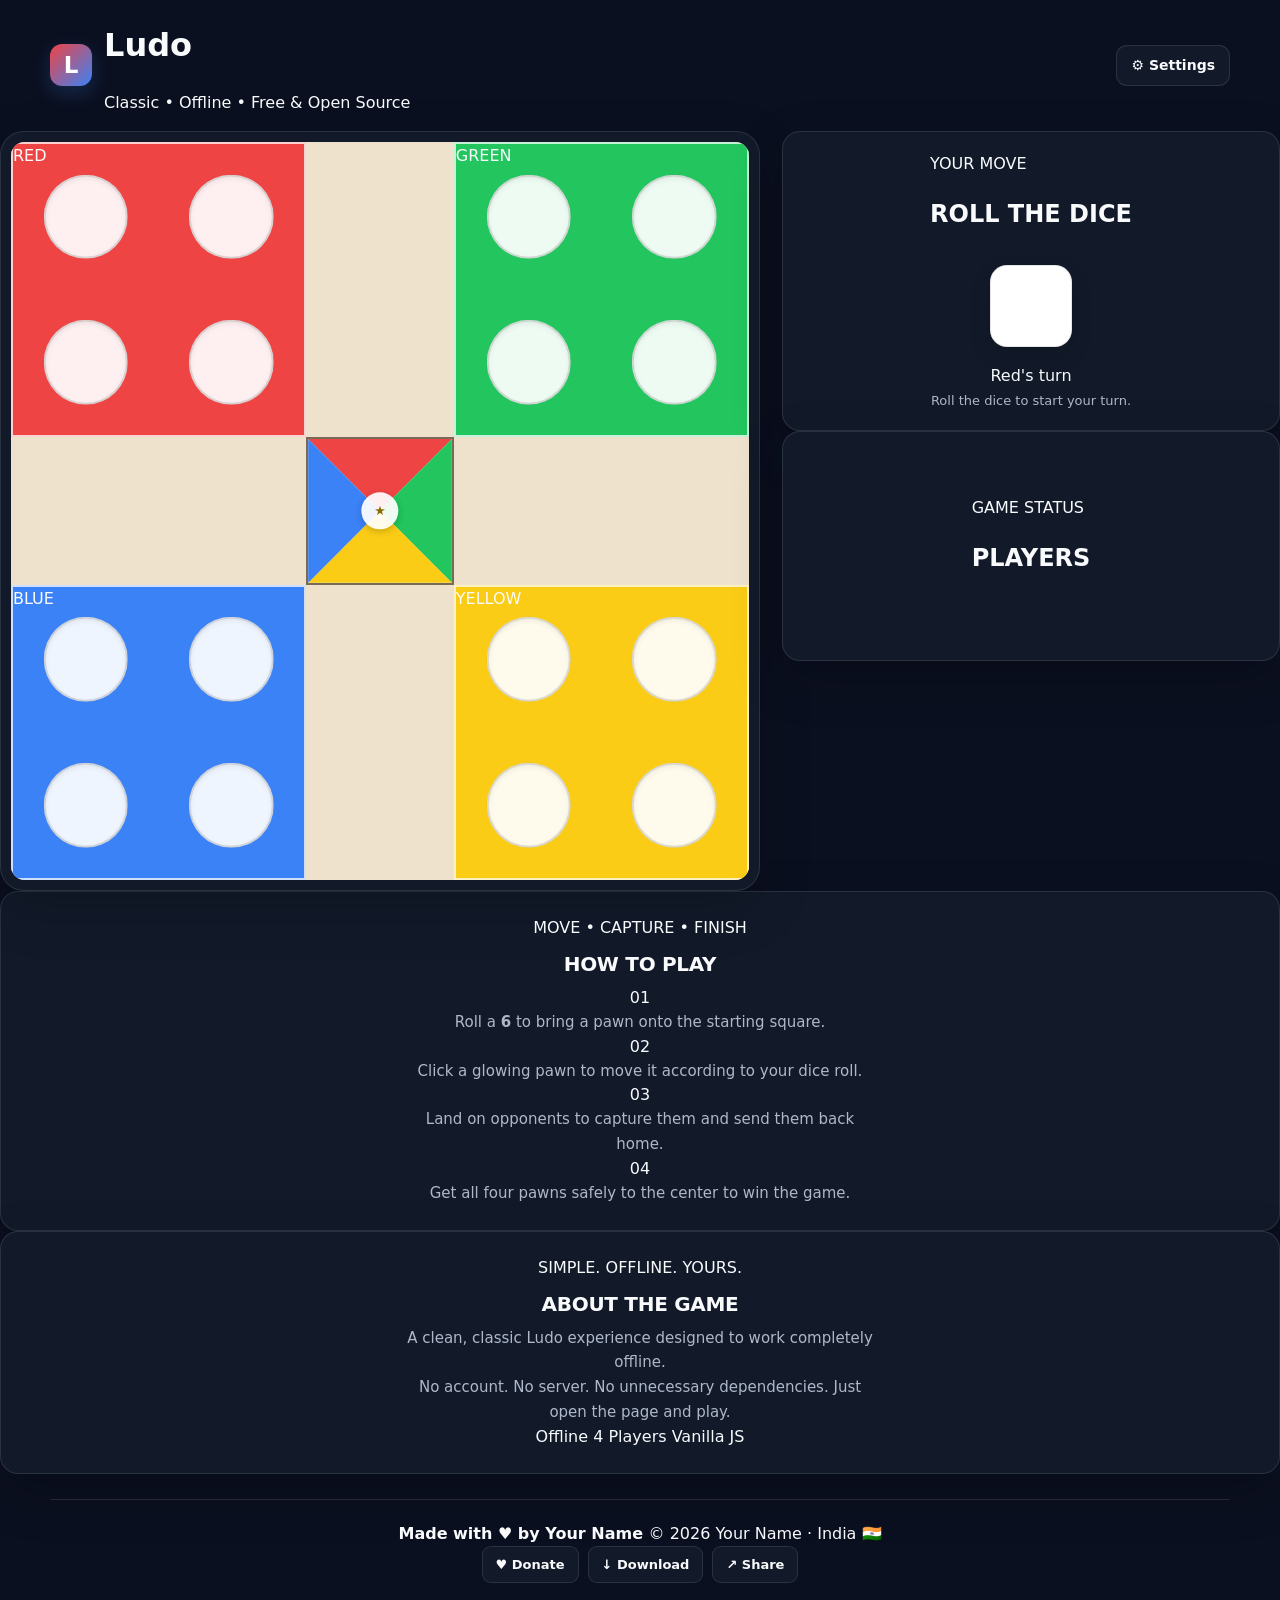
==== commit 9edb431a: "Refactor index.html for SEO and accessibility Updated viewport meta tag and added a description meta" ====
--- a/index.html
+++ b/index.html
@@ -2,10 +2,17 @@
 <html lang="en">
 <head>
     <meta charset="UTF-8">
-    <meta name="viewport" content="width=device-width, initial-scale=1.0, viewport-fit=cover">
+    <meta
+        name="viewport"
+        content="width=device-width, initial-scale=1, viewport-fit=cover"
+    >
+
+    <meta
+        name="description"
+        content="A modern classic offline Ludo game built with vanilla JavaScript."
+    >
 
     <meta name="theme-color" content="#111827">
-    <meta name="description" content="A modern classic offline Ludo game.">
 
     <title>Ludo — Classic Offline Game</title>
 
@@ -16,79 +23,108 @@
 
 <div class="app">
 
-    <!-- HEADER -->
+    <!-- =========================================================
+         HEADER
+    ========================================================== -->
     <header class="topbar">
+
         <div class="topbar-inner">
 
             <div class="brand">
                 <div class="brand-mark">L</div>
 
-                <div class="brand-text">
+                <div class="brand-copy">
                     <h1>Ludo</h1>
                     <p>Classic • Offline • Free & Open Source</p>
                 </div>
             </div>
 
-            <button
-                id="settingsButton"
-                class="settings-button"
-                type="button"
-                aria-expanded="false">
-                ⚙ Settings
-            </button>
-
-            <div id="settingsMenu" class="settings-menu">
-
-                <div class="settings-title">
-                    Settings
-                </div>
-
-                <div class="settings-section">
-                    <span class="settings-label">Theme</span>
-
-                    <div class="theme-buttons">
+            <div class="settings-wrap">
+
+                <button
+                    id="settingsButton"
+                    class="settings-button"
+                    type="button"
+                    aria-expanded="false"
+                    aria-controls="settingsMenu"
+                >
+                    ⚙ <span>Settings</span>
+                </button>
+
+                <div
+                    id="settingsMenu"
+                    class="settings-menu"
+                    hidden
+                >
+
+                    <div class="settings-title">
+                        <span>Settings</span>
                         <button
-                            class="theme-button"
-                            data-theme-choice="light"
-                            type="button">
-                            ☀ Light
+                            id="closeSettings"
+                            class="settings-close"
+                            type="button"
+                            aria-label="Close settings"
+                        >
+                            ×
                         </button>
-
-                        <button
-                            class="theme-button"
-                            data-theme-choice="midnight"
-                            type="button">
-                            ● Midnight
-                        </button>
-                    </div>
-                </div>
-
-                <div class="settings-section board-theme-section">
-
-                    <div class="setting-row">
-                        <div>
+                    </div>
+
+                    <div class="settings-section">
+
+                        <span class="settings-label">
+                            Theme
+                        </span>
+
+                        <div class="theme-buttons">
+
+                            <button
+                                type="button"
+                                class="theme-button"
+                                data-theme-option="light"
+                            >
+                                ☀ Light
+                            </button>
+
+                            <button
+                                type="button"
+                                class="theme-button"
+                                data-theme-option="midnight"
+                            >
+                                ☾ Midnight
+                            </button>
+
+                        </div>
+
+                    </div>
+
+                    <!-- Available only in Midnight -->
+                    <label
+                        id="boardThemeOption"
+                        class="settings-toggle disabled"
+                    >
+
+                        <span class="toggle-copy">
                             <strong>Board follows theme</strong>
-                            <small id="boardThemeHint">
-                                Available in Midnight theme
-                            </small>
-                        </div>
-
-                        <label class="switch">
-                            <input
-                                id="boardThemeToggle"
-                                type="checkbox">
-                            <span class="slider"></span>
-                        </label>
-                    </div>
-
-                </div>
-
-                <div class="settings-section">
+                            <small>Use a dark board in Midnight mode</small>
+                        </span>
+
+                        <input
+                            id="boardThemeToggle"
+                            type="checkbox"
+                            disabled
+                        >
+
+                        <span class="toggle-slider"></span>
+
+                    </label>
+
+                    <div class="settings-divider"></div>
 
                     <button
-                        id="restartButton"
+                        id="restartGame"
                         class="restart-button"
-                        type="button">
+                        type="button"
+                    >
                         ↻ New / Restart Game
                     </button>
 
@@ -97,76 +133,124 @@
             </div>
 
         </div>
+
     </header>
 
 
-    <!-- MAIN GAME -->
-    <main class="page">
-
-        <!-- BOARD + SIDE INFORMATION -->
+    <!-- =========================================================
+         MAIN GAME AREA
+    ========================================================== -->
+    <main class="main-content">
+
+        <!-- BOARD + SIDE GAME AREA -->
         <section class="game-layout">
 
-            <!-- BOARD -->
-            <div class="board-column">
+            <!-- =================================================
+                 BOARD
+            ================================================== -->
+            <section class="board-section">
 
                 <div class="board-frame">
 
                     <div
                         id="board"
                         class="board"
-                        aria-label="Ludo game board">
+                        aria-label="Ludo game board"
+                    >
 
                         <div
                             id="boardGrid"
-                            class="board-grid">
-                        </div>
-
-
-                        <!-- RED HOME -->
+                            class="board-grid"
+                        ></div>
+
+
+                        <!-- ===============================
+                             RED HOME
+                        ================================ -->
                         <div class="home-area home-red">
 
-                            <div class="yard-slot slot-1"></div>
-                            <div class="yard-slot slot-2"></div>
-                            <div class="yard-slot slot-3"></div>
-                            <div class="yard-slot slot-4"></div>
-
-                        </div>
-
-
-                        <!-- GREEN HOME -->
+                            <div class="home-inner">
+
+                                <div class="home-title">
+                                    RED
+                                </div>
+
+                                <div class="yard-slot slot-1"></div>
+                                <div class="yard-slot slot-2"></div>
+                                <div class="yard-slot slot-3"></div>
+                                <div class="yard-slot slot-4"></div>
+
+                            </div>
+
+                        </div>
+
+
+                        <!-- ===============================
+                             GREEN HOME
+                        ================================ -->
                         <div class="home-area home-green">
 
-                            <div class="yard-slot slot-1"></div>
-                            <div class="yard-slot slot-2"></div>
-                            <div class="yard-slot slot-3"></div>
-                            <div class="yard-slot slot-4"></div>
-
-                        </div>
-
-
-                        <!-- YELLOW HOME -->
+                            <div class="home-inner">
+
+                                <div class="home-title">
+                                    GREEN
+                                </div>
+
+                                <div class="yard-slot slot-1"></div>
+                                <div class="yard-slot slot-2"></div>
+                                <div class="yard-slot slot-3"></div>
+                                <div class="yard-slot slot-4"></div>
+
+                            </div>
+
+                        </div>
+
+
+                        <!-- ===============================
+                             YELLOW HOME
+                        ================================ -->
                         <div class="home-area home-yellow">
 
-                            <div class="yard-slot slot-1"></div>
-                            <div class="yard-slot slot-2"></div>
-                            <div class="yard-slot slot-3"></div>
-                            <div class="yard-slot slot-4"></div>
-
-                        </div>
-
-
-                        <!-- BLUE HOME -->
+                            <div class="home-inner">
+
+                                <div class="home-title">
+                                    YELLOW
+                                </div>
+
+                                <div class="yard-slot slot-1"></div>
+                                <div class="yard-slot slot-2"></div>
+                                <div class="yard-slot slot-3"></div>
+                                <div class="yard-slot slot-4"></div>
+
+                            </div>
+
+                        </div>
+
+
+                        <!-- ===============================
+                             BLUE HOME
+                        ================================ -->
                         <div class="home-area home-blue">
 
-                            <div class="yard-slot slot-1"></div>
-                            <div class="yard-slot slot-2"></div>
-                            <div class="yard-slot slot-3"></div>
-                            <div class="yard-slot slot-4"></div>
-
-                        </div>
-
-
-                        <!-- CENTER -->
+                            <div class="home-inner">
+
+                                <div class="home-title">
+                                    BLUE
+                                </div>
+
+                                <div class="yard-slot slot-1"></div>
+                                <div class="yard-slot slot-2"></div>
+                                <div class="yard-slot slot-3"></div>
+                                <div class="yard-slot slot-4"></div>
+
+                            </div>
+
+                        </div>
+
+
+                        <!-- ===============================
+                             CENTER HOME
+                        ================================ -->
                         <div class="home-center">
 
                             <div class="center-triangle red"></div>
@@ -181,32 +265,49 @@
                         </div>
 
 
-                        <!-- PAWNS -->
+                        <!-- TOKENS -->
                         <div
                             id="tokenLayer"
-                            class="token-layer">
-                        </div>
-
-                    </div>
-
-                </div>
-
-
-                <!-- BELOW BOARD -->
-                <div class="board-bottom-layout">
-
-                    <!-- YOUR MOVE -->
-                    <section
-                        id="diceCard"
-                        class="game-card dice-card">
-
-                        <div class="card-eyebrow">
+                            class="token-layer"
+                        ></div>
+
+                    </div>
+
+                </div>
+
+            </section>
+
+
+            <!-- =================================================
+                 RIGHT SIDE GAME PANEL
+            ================================================== -->
+            <aside class="game-panel">
+
+                <!-- YOUR MOVE / DICE -->
+                <section class="dice-card game-card">
+
+                    <div class="card-heading">
+
+                        <span class="eyebrow">
                             YOUR MOVE
-                        </div>
+                        </span>
+
+                        <h2>
+                            ROLL THE DICE
+                        </h2>
+
+                    </div>
+
+                    <div
+                        id="diceArea"
+                        class="dice-area"
+                    >
 
                         <div
                             id="dicePointer"
-                            class="dice-pointer">
+                            class="dice-pointer"
+                            aria-hidden="true"
+                        >
                             ↓
                         </div>
 
@@ -214,256 +315,266 @@
                             id="diceButton"
                             class="dice-button"
                             type="button"
-                            aria-label="Roll dice">
+                            aria-label="Roll dice"
+                        >
 
                             <div
                                 id="diceFace"
-                                class="dice-face face-1">
-
-                                <span class="dot"></span>
-                                <span class="dot"></span>
-                                <span class="dot"></span>
-                                <span class="dot"></span>
-                                <span class="dot"></span>
-                                <span class="dot"></span>
-                                <span class="dot"></span>
-                                <span class="dot"></span>
-                                <span class="dot"></span>
+                                class="dice-face"
+                            >
+
+                                <span class="dice-dot"></span>
+                                <span class="dice-dot"></span>
+                                <span class="dice-dot"></span>
+                                <span class="dice-dot"></span>
+                                <span class="dice-dot"></span>
+                                <span class="dice-dot"></span>
+                                <span class="dice-dot"></span>
+                                <span class="dice-dot"></span>
+                                <span class="dice-dot"></span>
 
                             </div>
 
                         </button>
 
-                        <div
-                            id="diceTitle"
-                            class="dice-title">
-                            ROLL THE DICE
-                        </div>
-
-                        <div
-                            id="diceHint"
-                            class="dice-hint">
-                            Roll the dice to start your turn.
-                        </div>
-
-                    </section>
-
-
-                    <!-- PLAYERS -->
-                    <section class="game-card players-card">
-
-                        <div class="card-eyebrow">
+                    </div>
+
+                    <div
+                        id="diceStatus"
+                        class="dice-status"
+                    >
+                        Red's turn
+                    </div>
+
+                    <div
+                        id="diceHint"
+                        class="dice-hint"
+                    >
+                        Roll the dice to start your turn.
+                    </div>
+
+                </section>
+
+
+                <!-- PLAYERS -->
+                <section class="players-card game-card">
+
+                    <div class="card-heading">
+
+                        <span class="eyebrow">
+                            GAME STATUS
+                        </span>
+
+                        <h2>
                             PLAYERS
-                        </div>
-
-                        <div
-                            id="playersList"
-                            class="players-list">
-
-                            <div
-                                class="player-row player-red"
-                                data-player-row="red">
-
-                                <span class="player-dot"></span>
-
-                                <div class="player-name">
-                                    Red
-                                </div>
-
-                                <div class="player-score">
-                                    <span class="finished-count">0</span>/4
-                                </div>
-
-                                <span class="turn-badge">
-                                    TURN
-                                </span>
-
-                            </div>
-
-
-                            <div
-                                class="player-row player-green"
-                                data-player-row="green">
-
-                                <span class="player-dot"></span>
-
-                                <div class="player-name">
-                                    Green
-                                </div>
-
-                                <div class="player-score">
-                                    <span class="finished-count">0</span>/4
-                                </div>
-
-                                <span class="turn-badge">
-                                    TURN
-                                </span>
-
-                            </div>
-
-
-                            <div
-                                class="player-row player-yellow"
-                                data-player-row="yellow">
-
-                                <span class="player-dot"></span>
-
-                                <div class="player-name">
-                                    Yellow
-                                </div>
-
-                                <div class="player-score">
-                                    <span class="finished-count">0</span>/4
-                                </div>
-
-                                <span class="turn-badge">
-                                    TURN
-                                </span>
-
-                            </div>
-
-
-                            <div
-                                class="player-row player-blue"
-                                data-player-row="blue">
-
-                                <span class="player-dot"></span>
-
-                                <div class="player-name">
-                                    Blue
-                                </div>
-
-                                <div class="player-score">
-                                    <span class="finished-count">0</span>/4
-                                </div>
-
-                                <span class="turn-badge">
-                                    TURN
-                                </span>
-
-                            </div>
-
-                        </div>
-
-                    </section>
-
-                </div>
+                        </h2>
+
+                    </div>
+
+                    <div
+                        id="playersList"
+                        class="players-list"
+                    ></div>
+
+                </section>
+
+            </aside>
+
+        </section>
+
+
+        <!-- =====================================================
+             INFORMATION AREA
+        ====================================================== -->
+        <section class="below-info">
+
+            <!-- HOW TO PLAY -->
+            <article class="info-card">
+
+                <div class="info-heading">
+                    <span class="eyebrow">
+                        MOVE • CAPTURE • FINISH
+                    </span>
+
+                    <h2>
+                        HOW TO PLAY
+                    </h2>
+                </div>
+
+                <div class="info-content">
+
+                    <div class="info-step">
+                        <span class="step-number">01</span>
+                        <p>
+                            Roll a <strong>6</strong> to bring a pawn
+                            onto the starting square.
+                        </p>
+                    </div>
+
+                    <div class="info-step">
+                        <span class="step-number">02</span>
+                        <p>
+                            Click a glowing pawn to move it according
+                            to your dice roll.
+                        </p>
+                    </div>
+
+                    <div class="info-step">
+                        <span class="step-number">03</span>
+                        <p>
+                            Land on opponents to capture them and
+                            send them back home.
+                        </p>
+                    </div>
+
+                    <div class="info-step">
+                        <span class="step-number">04</span>
+                        <p>
+                            Get all four pawns safely to the center
+                            to win the game.
+                        </p>
+                    </div>
+
+                </div>
+
+            </article>
+
+
+            <!-- ABOUT -->
+            <article class="about-card">
+
+                <div class="info-heading">
+
+                    <span class="eyebrow">
+                        SIMPLE. OFFLINE. YOURS.
+                    </span>
+
+                    <h2>
+                        ABOUT THE GAME
+                    </h2>
+
+                </div>
+
+                <div class="about-content">
+
+                    <p>
+                        A clean, classic Ludo experience designed to
+                        work completely offline.
+                    </p>
+
+                    <p>
+                        No account. No server. No unnecessary
+                        dependencies. Just open the page and play.
+                    </p>
+
+                    <div class="about-pills">
+
+                        <span>Offline</span>
+                        <span>4 Players</span>
+                        <span>Vanilla JS</span>
+
+                    </div>
+
+                </div>
+
+            </article>
+
+        </section>
+
+    </main>
+
+
+    <!-- =========================================================
+         FOOTER
+    ========================================================== -->
+    <footer class="footer">
+
+        <div class="footer-content">
+
+            <div class="footer-text">
+
+                <strong>
+                    Made with ♥ by Your Name
+                </strong>
+
+                <span>
+                    © 2026 Your Name · India 🇮🇳
+                </span>
 
             </div>
 
-
-            <!-- RIGHT INFORMATION -->
-            <aside class="side-information">
-
-                <section class="info-card">
-
-                    <div class="card-eyebrow">
-                        HOW TO PLAY
-                    </div>
-
-                    <h2>
-                        MOVE • CAPTURE • FINISH
-                    </h2>
-
-                    <p>
-                        Roll a six to bring a pawn onto the board.
-                        Move your pawns around the track, capture
-                        opponents and get all four pawns home first.
-                    </p>
-
-                </section>
-
-
-                <section class="about-card">
-
-                    <div class="card-eyebrow">
-                        ABOUT THE GAME
-                    </div>
-
-                    <h2>
-                        SIMPLE. OFFLINE. YOURS.
-                    </h2>
-
-                    <p>
-                        A lightweight classic Ludo game built with
-                        plain HTML, CSS and JavaScript. No account,
-                        server or internet connection is required.
-                    </p>
-
-                </section>
-
-            </aside>
-
-        </section>
-
-    </main>
-
-
-    <!-- FOOTER -->
-    <footer class="footer">
-
-        <div class="footer-actions">
-
-            <button
-                id="donateButton"
-                type="button">
-                ♥ Donate
-            </button>
-
-            <button
-                id="downloadButton"
-                type="button">
-                ↓ Download
-            </button>
-
-            <button
-                id="shareButton"
-                type="button">
-                ↗ Share
-            </button>
+            <div class="footer-actions">
+
+                <button
+                    type="button"
+                    class="footer-button"
+                    id="donateButton"
+                >
+                    ♥ Donate
+                </button>
+
+                <button
+                    type="button"
+                    class="footer-button"
+                    id="downloadButton"
+                >
+                    ↓ Download
+                </button>
+
+                <button
+                    type="button"
+                    class="footer-button"
+                    id="shareButton"
+                >
+                    ↗ Share
+                </button>
+
+            </div>
 
         </div>
 
-        <p>
-            Made with ♥ by Your Name
-        </p>
-
-        <small>
-            © 2026 Your Name · India 🇮🇳
-        </small>
-
     </footer>
 
 </div>
 
 
-<!-- WINNER MODAL -->
+<!-- =============================================================
+     WINNER MODAL
+============================================================== -->
 <div
     id="winnerModal"
-    class="modal hidden">
+    class="modal hidden"
+    aria-hidden="true"
+>
+
+    <div class="modal-backdrop"></div>
 
     <div class="modal-box">
 
-        <div class="winner-icon">
+        <div
+            id="winnerIcon"
+            class="winner-icon"
+        >
             🏆
         </div>
 
-        <div class="card-eyebrow">
-            GAME FINISHED
-        </div>
+        <span class="eyebrow">
+            GAME COMPLETE
+        </span>
 
         <h2 id="winnerTitle">
             Red Wins!
         </h2>
 
-        <p id="winnerMessage">
-            All four pawns reached home.
+        <p id="winnerText">
+            All four pawns reached the center.
         </p>
 
         <button
-            id="modalRestart"
+            id="winnerRestart"
+            class="winner-button"
             type="button"
-            class="modal-button">
+        >
             Play Again
         </button>
 
--- a/css/style.css
+++ b/css/style.css
@@ -1,141 +1,86 @@
-/* ================================================================
-   LUDO — MODERN CLASSIC UI
-   ================================================================ */
-
-:root {
-
-    --bg: #f2f4f7;
-
-    --surface: #ffffff;
-
-    --surface-2: #f8fafc;
-
-    --surface-3: #eef2f7;
-
-    --text: #111827;
-
-    --muted: #667085;
-
-    --muted-2: #98a2b3;
-
-    --border: rgba(17,24,39,.10);
-
-    --border-strong: rgba(17,24,39,.20);
-
-    --shadow:
-        0 12px 35px rgba(15,23,42,.08);
-
-    --shadow-small:
-        0 5px 18px rgba(15,23,42,.08);
-
-
-    /* BOARD */
-
-    --board-bg: #eee7d8;
-
-    --board-cell: #faf8f2;
-
-    --board-line:
-        rgba(31,41,55,.42);
-
-    --board-line-strong:
-        rgba(31,41,55,.58);
-
-
-    /* COLORS */
-
-    --red: #ef4444;
-    --red-dark: #dc2626;
-
-    --green: #22c55e;
-    --green-dark: #16a34a;
-
-    --yellow: #facc15;
-    --yellow-dark: #eab308;
-
-    --blue: #3b82f6;
-    --blue-dark: #2563eb;
-
-
-    --radius: 17px;
-
-}
-
-
-/* ================================================================
-   MIDNIGHT
-   ================================================================ */
-
-body[data-theme="midnight"] {
-
-    --bg: #080d18;
-
-    --surface: #111827;
-
-    --surface-2: #172033;
-
-    --surface-3: #1d293d;
-
-    --text: #f8fafc;
-
-    --muted: #9aa8bb;
-
-    --muted-2: #64748b;
-
-    --border:
-        rgba(255,255,255,.08);
-
-    --border-strong:
-        rgba(255,255,255,.16);
-
-    --shadow:
-        0 15px 45px rgba(0,0,0,.30);
-
-    --shadow-small:
-        0 7px 22px rgba(0,0,0,.24);
-
-}
-
-
-/* ================================================================
-   BOARD FOLLOW MIDNIGHT
-   ================================================================ */
-
-body[data-board-theme="midnight"] {
-
-    --board-bg: #151d2c;
-
-    --board-cell: #202b3e;
-
-    --board-line:
-        rgba(226,232,240,.43);
-
-    --board-line-strong:
-        rgba(226,232,240,.62);
-
-}
-
-
-/* ================================================================
-   RESET
-   ================================================================ */
-
 * {
     box-sizing: border-box;
 }
 
+:root {
+    --red: #ef4444;
+    --green: #22c55e;
+    --yellow: #facc15;
+    --blue: #3b82f6;
+
+    --radius: 18px;
+
+    --page-bg: #0b1020;
+    --surface: #121a2a;
+    --surface-2: #182235;
+    --surface-3: #202b3e;
+
+    --text: #f8fafc;
+    --muted: #aeb8c8;
+    --border: rgba(255,255,255,.10);
+
+    --board-bg: #eee2cc;
+    --board-cell: #f8f1e5;
+    --board-line: #9d907b;
+    --board-line-strong: #776a57;
+
+    --shadow:
+        0 18px 50px rgba(0,0,0,.22);
+}
+
+body[data-theme="light"] {
+    --page-bg: #f3f5f7;
+    --surface: #ffffff;
+    --surface-2: #f8fafc;
+    --surface-3: #edf1f5;
+
+    --text: #18202b;
+    --muted: #667085;
+    --border: rgba(15,23,42,.10);
+
+    --board-bg: #eee2cc;
+    --board-cell: #f8f1e5;
+    --board-line: #9d907b;
+    --board-line-strong: #776a57;
+
+    --shadow:
+        0 16px 40px rgba(15,23,42,.10);
+}
+
+
+/* =========================================================
+   BOARD THEME
+========================================================= */
+
+body[data-theme="midnight"][data-board-follow="true"] {
+    --board-bg: #172033;
+    --board-cell: #202b3e;
+    --board-line: #657084;
+    --board-line-strong: #8893a5;
+}
+
+body[data-theme="light"][data-board-follow="true"] {
+    --board-bg: #e7ebef;
+    --board-cell: #f7f9fb;
+    --board-line: #9aa4af;
+    --board-line-strong: #707b87;
+}
+
+
+/* =========================================================
+   BODY
+========================================================= */
+
 html {
-    min-height: 100%;
+    min-width: 320px;
+    background: var(--page-bg);
 }
 
 body {
-
     margin: 0;
-
     min-height: 100vh;
 
-    background: var(--bg);
-
+    background: var(--page-bg);
     color: var(--text);
 
     font-family:
@@ -147,93 +92,55 @@
         "Segoe UI",
         sans-serif;
 
+    font-size: 16px;
+    line-height: 1.5;
+
     transition:
-        background .2s ease,
-        color .2s ease;
-
-}
-
-button,
-input {
+        background .25s ease,
+        color .25s ease;
+}
+
+button {
     font: inherit;
 }
 
-button {
-    cursor: pointer;
-}
-
-a {
-    color: inherit;
-    text-decoration: none;
-}
-
-
-/* ================================================================
-   APP
-   ================================================================ */
-
 .app {
-
-    width: min(1420px, 100%);
-
     min-height: 100vh;
-
+}
+
+
+/* =========================================================
+   HEADER
+========================================================= */
+
+.topbar {
+    width: 100%;
+}
+
+.topbar-inner {
+    width: min(1180px, calc(100% - 32px));
     margin: 0 auto;
 
-    padding:
-        20px
-        max(20px, env(safe-area-inset-right))
-        20px
-        max(20px, env(safe-area-inset-left));
-
-}
-
-
-/* ================================================================
-   HEADER
-   ================================================================ */
-
-.topbar {
+    min-height: 86px;
+
+    display: flex;
+    align-items: center;
+    justify-content: space-between;
 
     position: relative;
-
-    width: min(760px, 100%);
-
+}
+
+.brand {
     display: flex;
-
     align-items: center;
-
-    justify-content: space-between;
-
-    margin-bottom: 14px;
-
-}
-
-
-/*
-   On desktop the header follows the board width,
-   making the logo/title and board start at the
-   same left edge.
-*/
-
-.brand {
-
-    display: flex;
-
-    align-items: center;
-
-    gap: 11px;
-
+    gap: 12px;
 }
 
 .brand-mark {
-
     width: 42px;
-
     height: 42px;
 
     display: grid;
-
     place-items: center;
 
     border-radius: 12px;
@@ -247,477 +154,354 @@
 
     color: white;
 
-    font-size: 21px;
-
+    font-size: 23px;
     font-weight: 900;
 
     box-shadow:
-        0 7px 18px rgba(59,130,246,.18);
-
+        0 7px 20px rgba(59,130,246,.22);
 }
 
 .brand-text h1 {
-
     margin: 0;
 
-    font-size: 21px;
-
+    font-size: 27px;
     line-height: 1;
 
-    letter-spacing: -.45px;
-
+    letter-spacing: -.8px;
 }
 
 .brand-text p {
-
-    margin: 4px 0 0;
+    margin: 5px 0 0;
 
     color: var(--muted);
 
-    font-size: 10px;
-
-}
-
-
-/* ================================================================
-   SETTINGS BUTTON
-   ================================================================ */
+    font-size: 12px;
+    font-weight: 600;
+}
 
 .settings-button {
-
-    display: flex;
-
-    align-items: center;
-
-    gap: 7px;
-
-    padding: 9px 13px;
-
-    border-radius: 10px;
-
     border: 1px solid var(--border);
 
     background: var(--surface);
 
     color: var(--text);
 
-    box-shadow: var(--shadow-small);
-
-    font-size: 11px;
-
+    padding: 9px 14px;
+
+    border-radius: 11px;
+
+    cursor: pointer;
+
+    font-size: 14px;
     font-weight: 700;
 
+    transition:
+        transform .18s ease,
+        background .18s ease;
 }
 
 .settings-button:hover {
-
+    transform: translateY(-1px);
     background: var(--surface-2);
-
-}
-
-.settings-icon {
-    font-size: 15px;
-}
-
-
-/* ================================================================
+}
+
+
+/* =========================================================
    SETTINGS MENU
-   ================================================================ */
+========================================================= */
 
 .settings-menu {
-
     position: absolute;
 
+    top: 74px;
+    right: 0;
+
+    width: 285px;
+
+    padding: 17px;
+
+    border: 1px solid var(--border);
+    border-radius: 16px;
+
+    background: var(--surface);
+
+    box-shadow: var(--shadow);
+
     z-index: 100;
 
-    right: 0;
-
-    top: calc(100% + 9px);
-
-    width: 285px;
-
-    padding: 17px;
-
-    border:
-        1px solid var(--border);
-
-    border-radius: 16px;
-
-    background: var(--surface);
-
-    box-shadow:
-        0 20px 55px rgba(0,0,0,.25);
-
     opacity: 0;
-
     visibility: hidden;
-
-    transform:
-        translateY(-7px)
-        scale(.98);
-
-    transform-origin: top right;
+    transform: translateY(-8px);
 
     transition:
         opacity .18s ease,
         transform .18s ease,
         visibility .18s ease;
-
 }
 
 .settings-menu.open {
-
     opacity: 1;
-
     visibility: visible;
-
-    transform:
-        translateY(0)
-        scale(1);
-
+    transform: translateY(0);
 }
 
 .settings-title {
-
+    font-size: 18px;
+    font-weight: 800;
+    margin-bottom: 15px;
+    text-align: center;
+}
+
+.settings-section {
+    padding: 13px 0;
+
+    border-top: 1px solid var(--border);
+}
+
+.settings-section:first-of-type {
+    border-top: 0;
+}
+
+.settings-label {
+    display: block;
+
+    text-align: center;
+
+    font-size: 13px;
+    font-weight: 800;
+
+    margin-bottom: 9px;
+}
+
+.theme-buttons {
+    display: grid;
+    grid-template-columns: 1fr 1fr;
+    gap: 8px;
+}
+
+.theme-button {
+    border: 1px solid var(--border);
+
+    background: var(--surface-2);
+    color: var(--text);
+
+    border-radius: 10px;
+
+    padding: 9px;
+
+    cursor: pointer;
+
+    font-size: 13px;
+    font-weight: 700;
+}
+
+.theme-button.active {
+    border-color: var(--blue);
+
+    box-shadow:
+        inset 0 0 0 1px var(--blue);
+}
+
+.setting-row {
     display: flex;
-
-    flex-direction: column;
-
-    gap: 3px;
-
-    margin-bottom: 17px;
-
-}
-
-.settings-title strong {
-
-    font-size: 14px;
-
-}
-
-.settings-title span {
+    align-items: center;
+    justify-content: space-between;
+
+    gap: 15px;
+}
+
+.setting-row strong {
+    display: block;
+    font-size: 13px;
+}
+
+.setting-row small {
+    display: block;
+
+    margin-top: 3px;
 
     color: var(--muted);
 
     font-size: 11px;
-
-}
-
-.setting-group {
-
-    margin-bottom: 16px;
-
-}
-
-.setting-group > label {
-
-    display: block;
-
-    margin-bottom: 8px;
-
-    color: var(--muted);
-
-    font-size: 10px;
+}
+
+.switch {
+    position: relative;
+
+    width: 46px;
+    height: 25px;
+
+    flex: 0 0 auto;
+}
+
+.switch input {
+    opacity: 0;
+    width: 0;
+    height: 0;
+}
+
+.slider {
+    position: absolute;
+    inset: 0;
+
+    border-radius: 999px;
+
+    background: #697386;
+
+    cursor: pointer;
+
+    transition: .2s;
+}
+
+.slider::before {
+    content: "";
+
+    position: absolute;
+
+    width: 19px;
+    height: 19px;
+
+    left: 3px;
+    top: 3px;
+
+    border-radius: 50%;
+
+    background: white;
+
+    transition: .2s;
+}
+
+.switch input:checked + .slider {
+    background: var(--blue);
+}
+
+.switch input:checked + .slider::before {
+    transform: translateX(21px);
+}
+
+
+/* Disabled on Light */
+body[data-theme="light"] .board-theme-section {
+    opacity: .45;
+}
+
+body[data-theme="light"] .board-theme-section .slider {
+    cursor: not-allowed;
+}
+
+body[data-theme="light"] .board-theme-section input {
+    pointer-events: none;
+}
+
+.restart-button {
+    width: 100%;
+
+    border: 0;
+
+    background: var(--surface-3);
+    color: var(--text);
+
+    padding: 10px;
+
+    border-radius: 10px;
+
+    cursor: pointer;
 
     font-weight: 800;
-
-    letter-spacing: .8px;
-
-    text-transform: uppercase;
-
-}
-
-.theme-buttons {
-
-    display: grid;
-
-    grid-template-columns: 1fr 1fr;
-
-    gap: 7px;
-
-}
-
-.theme-choice {
-
-    padding: 9px;
-
-    border-radius: 9px;
-
-    border:
-        1px solid var(--border);
-
-    background: var(--surface-2);
-
-    color: var(--text);
-
-    font-size: 11px;
-
-    font-weight: 700;
-
-}
-
-.theme-choice.active {
-
-    border-color: var(--blue);
-
-    background: var(--blue);
-
-    color: white;
-
-}
-
-.setting-row {
-
-    display: flex;
-
-    align-items: center;
-
-    justify-content: space-between;
-
-    gap: 14px;
-
-}
-
-.setting-row strong {
-
-    display: block;
-
-    font-size: 11px;
-
-}
-
-.setting-row small {
-
-    display: block;
-
-    margin-top: 3px;
-
-    color: var(--muted);
-
-    font-size: 9px;
-
-    line-height: 1.4;
-
-}
-
-.settings-divider {
-
-    height: 1px;
-
-    margin: 16px 0;
-
-    background: var(--border);
-
-}
-
-
-/* ================================================================
-   SWITCH
-   ================================================================ */
-
-.switch {
-
-    position: relative;
-
-    width: 40px;
-
-    height: 22px;
-
-    flex: 0 0 auto;
-
-}
-
-.switch input {
-
-    position: absolute;
-
-    opacity: 0;
-
-}
-
-.slider {
-
-    position: absolute;
-
-    inset: 0;
-
-    border-radius: 50px;
-
-    background: #64748b;
-
-}
-
-.slider::before {
-
-    content: "";
-
-    position: absolute;
-
-    left: 3px;
-
-    top: 3px;
-
-    width: 16px;
-
-    height: 16px;
-
-    border-radius: 50%;
-
-    background: white;
-
-    transition: .18s ease;
-
-}
-
-.switch input:checked + .slider {
-
-    background: var(--blue);
-
-}
-
-.switch input:checked + .slider::before {
-
-    transform: translateX(18px);
-
-}
-
-
-/* ================================================================
-   RESTART
-   ================================================================ */
-
-.restart-button {
-
-    width: 100%;
-
-    padding: 11px 13px;
-
-    border: 0;
-
-    border-radius: 10px;
-
-    background: var(--text);
-
-    color: var(--surface);
-
-    font-size: 11px;
-
-    font-weight: 800;
-
-}
-
-
-/* ================================================================
-   GAME LAYOUT
-   ================================================================ */
+}
+
+
+/* =========================================================
+   MAIN
+========================================================= */
+
+.page {
+    width: min(1180px, calc(100% - 32px));
+    margin: 0 auto;
+}
 
 .game-layout {
-
     display: grid;
 
     grid-template-columns:
         minmax(0, 760px)
-        310px;
-
-    align-items: start;
-
+        minmax(250px, 1fr);
+
+    gap: 22px;
+
+    align-items: stretch;
+}
+
+
+/* =========================================================
+   BOARD
+========================================================= */
+
+.board-column {
+    min-width: 0;
+}
+
+.board-frame {
+    width: 100%;
+
+    padding: 10px;
+
+    border-radius: 24px;
+
+    background: var(--surface);
+
+    border: 1px solid var(--border);
+
+    box-shadow: var(--shadow);
+}
+
+.board {
+    position: relative;
+
+    width: 100%;
+
+    aspect-ratio: 1 / 1;
+
+    overflow: hidden;
+
+    border-radius: 14px;
+
+    background: var(--board-bg);
+
+    isolation: isolate;
+}
+
+
+/* =========================================================
+   BOARD GRID
+========================================================= */
+
+.board-grid {
+    position: absolute;
+
+    inset: 0;
+
+    display: grid;
+
+    grid-template-columns: repeat(15, 1fr);
+    grid-template-rows: repeat(15, 1fr);
+
+    z-index: 1;
+}
+
+.board-cell {
+    position: relative;
+
+    border-right: 1px solid var(--board-line);
+    border-bottom: 1px solid var(--board-line);
+
+    background: var(--board-cell);
+
+    display: flex;
+    align-items: center;
     justify-content: center;
 
-    gap: 18px;
-
-}
-
-
-/* ================================================================
-   GAME MAIN
-   ================================================================ */
-
-.game-main {
-
-    min-width: 0;
-
-}
-
-
-/* ================================================================
-   BOARD
-   ================================================================ */
-
-.board-section {
-
-    width: 100%;
-
-}
-
-.board-frame {
-
-    width: 100%;
-
-    aspect-ratio: 1;
-
-    padding: 7px;
-
-    border-radius: 24px;
-
-    background: var(--surface);
-
-    border: 1px solid var(--border);
-
-    box-shadow: var(--shadow);
-
-}
-
-.board {
-
-    position: relative;
-
-    width: 100%;
-
-    height: 100%;
-
-    overflow: hidden;
-
-    border-radius: 18px;
-
-    background: var(--board-bg);
-
-    isolation: isolate;
-
-}
-
-
-/* ================================================================
-   BOARD GRID
-   ================================================================ */
-
-.board-grid {
-
-    position: absolute;
-
-    inset: 0;
-
-    display: grid;
-
-    grid-template-columns: repeat(15, 1fr);
-
-    grid-template-rows: repeat(15, 1fr);
-
-    z-index: 1;
-
-}
-
-.board-cell {
-
-    position: relative;
-
-    background: var(--board-cell);
-
-    border-right:
-        1px solid var(--board-line);
-
-    border-bottom:
-        1px solid var(--board-line);
-
+    font-size: clamp(9px, 1.2vw, 16px);
 }
 
 .board-cell:nth-child(15n) {
@@ -725,349 +509,237 @@
 }
 
 
-/* ================================================================
+/* stronger external/grid lines */
+.board-cell.track,
+.board-cell.lane {
+    border-color: var(--board-line-strong);
+}
+
+
+/* =========================================================
+   TRACK
+========================================================= */
+
+.board-cell.track {
+    background: var(--board-cell);
+}
+
+.board-cell.safe::after {
+    content: "★";
+
+    color: #4b5563;
+
+    font-size: clamp(10px, 1.25vw, 17px);
+
+    opacity: .85;
+}
+
+
+/* =========================================================
+   START CELLS
+========================================================= */
+
+.board-cell.start-red {
+    background: rgba(239,68,68,.24);
+    box-shadow: inset 0 0 0 2px var(--red);
+}
+
+.board-cell.start-green {
+    background: rgba(34,197,94,.24);
+    box-shadow: inset 0 0 0 2px var(--green);
+}
+
+.board-cell.start-yellow {
+    background: rgba(250,204,21,.28);
+    box-shadow: inset 0 0 0 2px #d4a900;
+}
+
+.board-cell.start-blue {
+    background: rgba(59,130,246,.24);
+    box-shadow: inset 0 0 0 2px var(--blue);
+}
+
+
+/* =========================================================
+   HOME LANES
+========================================================= */
+
+.board-cell.lane-red {
+    background: rgba(239,68,68,.18);
+
+    border-right: 3px solid var(--red);
+}
+
+.board-cell.lane-green {
+    background: rgba(34,197,94,.18);
+
+    border-bottom: 3px solid var(--green);
+}
+
+.board-cell.lane-yellow {
+    background: rgba(250,204,21,.20);
+
+    border-left: 3px solid #d4a900;
+}
+
+.board-cell.lane-blue {
+    background: rgba(59,130,246,.18);
+
+    border-top: 3px solid var(--blue);
+}
+
+
+/* lane arrows */
+.lane-arrow {
+    font-size: 13px;
+    font-weight: 900;
+    opacity: .8;
+}
+
+.lane-arrow.red {
+    color: var(--red);
+}
+
+.lane-arrow.green {
+    color: var(--green);
+}
+
+.lane-arrow.yellow {
+    color: #b28a00;
+}
+
+.lane-arrow.blue {
+    color: var(--blue);
+}
+
+
+/* =========================================================
    HOME AREAS
-   ================================================================ */
+========================================================= */
 
 .home-area {
-
     position: absolute;
 
+    width: 40%;
+    height: 40%;
+
     z-index: 4;
 
-    width: 40%;
-
-    height: 40%;
-
-    padding: 7%;
-
-    display: flex;
-
-    align-items: center;
-
-    justify-content: center;
-
-}
-
-
-/* RED = TOP LEFT */
+    border: 2px solid rgba(255,255,255,.75);
+
+    display: block;
+}
 
 .home-red {
-
     left: 0;
-
     top: 0;
 
-    background:
-        linear-gradient(
-            145deg,
-            #ef4444,
-            #dc2626
-        );
-
-}
-
-
-/* GREEN = TOP RIGHT */
+    background: var(--red);
+}
 
 .home-green {
-
     right: 0;
-
     top: 0;
 
-    background:
-        linear-gradient(
-            145deg,
-            #22c55e,
-            #16a34a
-        );
-
-}
-
-
-/* YELLOW = BOTTOM RIGHT */
+    background: var(--green);
+}
 
 .home-yellow {
-
     right: 0;
-
     bottom: 0;
 
-    background:
-        linear-gradient(
-            145deg,
-            #fde047,
-            #eab308
-        );
-
-}
-
-
-/* BLUE = BOTTOM LEFT */
+    background: var(--yellow);
+}
 
 .home-blue {
-
     left: 0;
-
     bottom: 0;
 
-    background:
-        linear-gradient(
-            145deg,
-            #3b82f6,
-            #2563eb
-        );
-
-}
-
-.home-title {
-
+    background: var(--blue);
+}
+
+
+/* =========================================================
+   WHITE YARD CIRCLES
+========================================================= */
+
+.yard-slot {
     position: absolute;
 
-    top: 6px;
-
-    left: 50%;
-
-    transform: translateX(-50%);
-
-    color:
-        rgba(255,255,255,.82);
-
-    font-size: 7px;
-
-    font-weight: 900;
-
-    letter-spacing: 1.2px;
-
-    pointer-events: none;
-
-}
-
-
-/* ================================================================
-   YARD
-   ================================================================ */
-
-.yard {
-
+    width: 29%;
+    aspect-ratio: 1;
+
+    border-radius: 50%;
+
+    background: rgba(255,255,255,.92);
+
+    border: 2px solid rgba(0,0,0,.14);
+
+    box-shadow:
+        inset 0 2px 5px rgba(0,0,0,.06);
+}
+
+.slot-1 {
+    left: 25%;
+    top: 25%;
+
+    transform: translate(-50%, -50%);
+}
+
+.slot-2 {
+    left: 75%;
+    top: 25%;
+
+    transform: translate(-50%, -50%);
+}
+
+.slot-3 {
+    left: 25%;
+    top: 75%;
+
+    transform: translate(-50%, -50%);
+}
+
+.slot-4 {
+    left: 75%;
+    top: 75%;
+
+    transform: translate(-50%, -50%);
+}
+
+
+/* =========================================================
+   CENTER
+========================================================= */
+
+.home-center {
     position: absolute;
 
-    inset: 7%;
-
-    display: grid;
-
-    grid-template-columns:
-        repeat(2, 1fr);
-
-    grid-template-rows:
-        repeat(2, 1fr);
-
-    gap: 9%;
-
-}
-
-
-/*
-   The slot itself is the white circle.
-*/
-
-.yard-slot {
-
-    position: relative;
+    left: 40%;
+    top: 40%;
+
+    width: 20%;
+    height: 20%;
+
+    z-index: 6;
+
+    overflow: hidden;
+
+    border: 2px solid var(--board-line-strong);
+
+    background: var(--board-bg);
+}
+
+.center-triangle {
+    position: absolute;
+
+    inset: 0;
 
     width: 100%;
-
     height: 100%;
-
-    border-radius: 50%;
-
-    background:
-        rgba(255,255,255,.95);
-
-    box-shadow:
-        inset 0 0 0 2px rgba(0,0,0,.07),
-        inset 0 4px 8px rgba(0,0,0,.05);
-
-}
-
-
-/* ================================================================
-   HOME LANE
-   ================================================================ */
-
-.home-lane-cell {
-
-    position: absolute;
-
-    z-index: 5;
-
-    display: grid;
-
-    place-items: center;
-
-    border: 1px solid var(--board-line-strong);
-
-}
-
-
-/*
-   Colored center-facing side.
-*/
-
-/* RED travels LEFT -> CENTER */
-
-.home-lane-cell.red {
-
-    background: #fecaca;
-
-    border-right:
-        3px solid var(--red);
-
-}
-
-
-/* GREEN travels TOP -> CENTER */
-
-.home-lane-cell.green {
-
-    background: #bbf7d0;
-
-    border-bottom:
-        3px solid var(--green);
-
-}
-
-
-/* YELLOW travels RIGHT -> CENTER */
-
-.home-lane-cell.yellow {
-
-    background: #fef08a;
-
-    border-left:
-        3px solid var(--yellow-dark);
-
-}
-
-
-/* BLUE travels BOTTOM -> CENTER */
-
-.home-lane-cell.blue {
-
-    background: #bfdbfe;
-
-    border-top:
-        3px solid var(--blue);
-
-}
-
-
-/* ================================================================
-   START CELLS
-   ================================================================ */
-
-.start-cell {
-
-    box-shadow:
-        inset 0 0 0 3px rgba(255,255,255,.65);
-
-}
-
-
-/*
-   Start cells are deliberately shifted
-   one position forward.
-*/
-
-.start-cell.red {
-    background: var(--red) !important;
-}
-
-.start-cell.green {
-    background: var(--green) !important;
-}
-
-.start-cell.yellow {
-    background: var(--yellow) !important;
-}
-
-.start-cell.blue {
-    background: var(--blue) !important;
-}
-
-
-/* ================================================================
-   SAFE STARS
-   ================================================================ */
-
-.safe-star {
-
-    position: absolute;
-
-    inset: 0;
-
-    display: grid;
-
-    place-items: center;
-
-    color: #64748b;
-
-    font-size: 15px;
-
-    opacity: .82;
-
-    pointer-events: none;
-
-}
-
-.start-cell .safe-star {
-    color: white;
-}
-
-
-/* ================================================================
-   CENTER
-   ================================================================ */
-
-.home-center {
-
-    position: absolute;
-
-    z-index: 8;
-
-    left: 40%;
-
-    top: 40%;
-
-    width: 20%;
-
-    height: 20%;
-
-    overflow: hidden;
-
-    background: white;
-
-    box-shadow:
-        0 0 0 1px var(--board-line-strong);
-
-}
-
-
-/*
-   Four explicit triangles.
-*/
-
-.center-triangle {
-
-    position: absolute;
-
-    inset: 0;
-
 }
 
 .center-triangle.red {
-
     background: var(--red);
 
     clip-path:
@@ -1076,11 +748,9 @@
             100% 0,
             50% 50%
         );
-
 }
 
 .center-triangle.green {
-
     background: var(--green);
 
     clip-path:
@@ -1089,11 +759,9 @@
             100% 100%,
             50% 50%
         );
-
 }
 
 .center-triangle.yellow {
-
     background: var(--yellow);
 
     clip-path:
@@ -1102,11 +770,9 @@
             100% 100%,
             50% 50%
         );
-
 }
 
 .center-triangle.blue {
-
     background: var(--blue);
 
     clip-path:
@@ -1115,109 +781,86 @@
             0 100%,
             50% 50%
         );
-
 }
 
 .center-core {
-
     position: absolute;
 
     left: 50%;
-
     top: 50%;
 
-    width: 25%;
-
-    height: 25%;
+    width: 26%;
+    aspect-ratio: 1;
+
+    transform: translate(-50%, -50%);
+
+    display: grid;
+    place-items: center;
+
+    border-radius: 50%;
+
+    background: rgba(255,255,255,.92);
+
+    box-shadow:
+        0 2px 7px rgba(0,0,0,.20);
+
+    z-index: 2;
+}
+
+.center-core span {
+    font-size: clamp(9px, 1vw, 14px);
+    color: #8a6b00;
+}
+
+
+/* =========================================================
+   TOKENS
+========================================================= */
+
+.token-layer {
+    position: absolute;
+
+    inset: 0;
+
+    z-index: 20;
+
+    pointer-events: none;
+}
+
+.token {
+    position: absolute;
+
+    width: clamp(27px, 4.2%, 39px);
+    aspect-ratio: 1;
 
     transform:
         translate(-50%, -50%);
 
-    display: grid;
-
-    place-items: center;
-
     border-radius: 50%;
 
-    background:
-        rgba(255,255,255,.95);
+    border: 3px solid white;
 
     box-shadow:
-        0 2px 8px rgba(0,0,0,.18);
-
-}
-
-.center-core span {
-
-    font-size: 12px;
-
-}
-
-
-/* ================================================================
-   TOKENS
-   ================================================================ */
-
-.token-layer {
-
-    position: absolute;
-
-    inset: 0;
-
-    z-index: 30;
-
-    pointer-events: none;
-
-}
-
-.token {
-
-    position: absolute;
-
-    width: 4.35%;
-
-    aspect-ratio: 1;
-
+        0 3px 7px rgba(0,0,0,.30),
+        inset 0 2px 2px rgba(255,255,255,.35);
+
+    pointer-events: auto;
+
+    cursor: pointer;
+
+    transition:
+        left .13s ease,
+        top .13s ease,
+        transform .13s ease,
+        box-shadow .13s ease;
+
+    z-index: 25;
+}
+
+.token:hover {
     transform:
-        translate(-50%, -50%);
-
-    border-radius: 50%;
-
-    display: grid;
-
-    place-items: center;
-
-    border:
-        2px solid white;
-
-    box-shadow:
-        0 4px 8px rgba(0,0,0,.25),
-        inset 0 2px 3px rgba(255,255,255,.32);
-
-    transition:
-        left .13s linear,
-        top .13s linear,
-        box-shadow .13s ease;
-
-    pointer-events: auto;
-
-    cursor: pointer;
-
-}
-
-.token::after {
-
-    content: "";
-
-    width: 33%;
-
-    aspect-ratio: 1;
-
-    border-radius: 50%;
-
-    background:
-        rgba(255,255,255,.38);
-
+        translate(-50%, -50%)
+        scale(1.08);
 }
 
 .token.red {
@@ -1237,1354 +880,938 @@
 }
 
 
-/* ================================================================
-   MOVABLE TOKEN
-   ================================================================ */
-
+/* movable pawn */
 .token.movable {
-
     animation:
-        tokenPulse .85s ease-in-out infinite;
-
-}
-
-.token.movable::before {
-
-    content: "↑";
-
-    position: absolute;
-
-    left: 50%;
-
-    bottom: 115%;
-
-    transform:
-        translateX(-50%);
-
-    width: 19px;
-
-    height: 19px;
-
-    display: grid;
-
-    place-items: center;
-
-    border-radius: 50%;
-
-    background: var(--text);
-
-    color: var(--surface);
-
-    font-size: 10px;
-
-    font-weight: 900;
-
-    box-shadow:
-        0 3px 9px rgba(0,0,0,.20);
-
-}
-
-@keyframes tokenPulse {
+        pawnReady 900ms ease-in-out infinite;
+}
+
+@keyframes pawnReady {
 
     0%,
     100% {
-
-        box-shadow:
-            0 4px 8px rgba(0,0,0,.25),
-            0 0 0 0 rgba(255,255,255,0);
-
+        transform:
+            translate(-50%, -50%)
+            scale(1);
     }
 
     50% {
-
-        box-shadow:
-            0 4px 8px rgba(0,0,0,.25),
-            0 0 0 7px rgba(255,255,255,.30);
-
-    }
-
-}
-
-
-/* ================================================================
-   RIGHT PANEL
-   ================================================================ */
-
-.game-panel {
-
+        transform:
+            translate(-50%, -56%)
+            scale(1.12);
+    }
+}
+
+
+/* actual movement jump */
+.token.jumping {
+    transition: none;
+
+    animation:
+        pawnJump .28s cubic-bezier(.25,.8,.25,1);
+}
+
+@keyframes pawnJump {
+
+    0% {
+        transform:
+            translate(-50%, -50%)
+            scale(1);
+    }
+
+    45% {
+        transform:
+            translate(-50%, -78%)
+            scale(1.06);
+    }
+
+    100% {
+        transform:
+            translate(-50%, -50%)
+            scale(1);
+    }
+}
+
+
+/* =========================================================
+   SIDE INFORMATION
+========================================================= */
+
+.side-information {
     display: flex;
 
     flex-direction: column;
 
-    gap: 12px;
-
-}
-
-
-/*
-   Dice and player boxes are equal.
-*/
-
-.dice-card,
-.players-card {
-
-    min-height: 250px;
-
-}
-
-
-/* ================================================================
-   CARDS
-   ================================================================ */
-
-.dice-card,
-.players-card,
+    justify-content: center;
+
+    gap: 14px;
+
+    min-width: 0;
+}
+
 .info-card,
 .about-card {
-
-    border:
-        1px solid var(--border);
+    flex: 1;
+
+    min-height: 0;
+
+    padding: 24px;
 
     border-radius: var(--radius);
 
+    border: 1px solid var(--border);
+
     background: var(--surface);
 
-    box-shadow: var(--shadow-small);
-
-}
-
-
-/* ================================================================
+    box-shadow: var(--shadow);
+
+    text-align: center;
+
+    display: flex;
+    flex-direction: column;
+    align-items: center;
+    justify-content: center;
+}
+
+.card-eyebrow {
+    font-size: 13px;
+
+    font-weight: 900;
+
+    letter-spacing: 1.7px;
+
+    color: var(--muted);
+
+    text-align: center;
+}
+
+.info-card h2,
+.about-card h2 {
+    margin: 12px 0 10px;
+
+    font-size: 20px;
+
+    line-height: 1.2;
+
+    text-align: center;
+
+    letter-spacing: -.3px;
+}
+
+.info-card p,
+.about-card p {
+    margin: 0;
+
+    max-width: 470px;
+
+    color: var(--muted);
+
+    font-size: 15px;
+
+    line-height: 1.65;
+
+    text-align: center;
+}
+
+
+/* =========================================================
+   YOUR MOVE + PLAYERS
+========================================================= */
+
+.board-bottom-layout {
+    margin-top: 14px;
+
+    display: grid;
+
+    grid-template-columns: 1fr 1fr;
+
+    gap: 14px;
+}
+
+.game-card {
+    border: 1px solid var(--border);
+
+    background: var(--surface);
+
+    border-radius: var(--radius);
+
+    box-shadow: var(--shadow);
+
+    min-height: 230px;
+
+    position: relative;
+
+    display: flex;
+
+    flex-direction: column;
+
+    align-items: center;
+
+    justify-content: center;
+
+    padding: 20px;
+}
+
+.dice-card {
+    overflow: hidden;
+}
+
+.dice-card .card-eyebrow {
+    margin-bottom: 7px;
+}
+
+
+/* =========================================================
    DICE
-   ================================================================ */
-
-.dice-card {
-
-    padding: 17px;
-
-    display: flex;
-
-    flex-direction: column;
-
-}
-
-.dice-header {
-
-    display: flex;
-
-    align-items: center;
-
-    justify-content: center;
+========================================================= */
+
+.dice-button {
+    width: 100px;
+    height: 100px;
+
+    margin: 4px 0 8px;
+
+    border: 0;
+
+    padding: 0;
+
+    background: transparent;
+
+    cursor: pointer;
+
+    display: grid;
+    place-items: center;
+}
+
+.dice-face {
+    position: relative;
+
+    width: 82px;
+    height: 82px;
+
+    border-radius: 17px;
+
+    background: #ffffff;
+
+    border: 1px solid rgba(0,0,0,.10);
+
+    box-shadow:
+        0 9px 20px rgba(0,0,0,.18);
+
+    display: grid;
+
+    grid-template-columns:
+        repeat(3, 1fr);
+
+    grid-template-rows:
+        repeat(3, 1fr);
+
+    padding: 13px;
+
+    transform: rotate(0);
+
+    transition:
+        transform .18s ease,
+        box-shadow .18s ease;
+}
+
+.dice-button:hover .dice-face {
+    transform: translateY(-2px);
+}
+
+.dice-face .dot {
+    width: 12px;
+    height: 12px;
+
+    align-self: center;
+    justify-self: center;
+
+    border-radius: 50%;
+
+    background: #111827;
+
+    opacity: 0;
+}
+
+.dice-face .dot.show {
+    opacity: 1;
+}
+
+.dice-title {
+    font-size: 18px;
+
+    font-weight: 900;
+
+    letter-spacing: .5px;
 
     text-align: center;
-
-    position: relative;
-
-}
-
-.dice-header > div {
-
-    width: 100%;
-
-}
-
-.eyebrow {
-
-    display: block;
+}
+
+.dice-hint {
+    margin-top: 3px;
 
     color: var(--muted);
 
-    font-size: 10px;
+    font-size: 13px;
+
+    text-align: center;
+}
+
+.dice-button:disabled {
+    cursor: default;
+}
+
+
+/* dice pointer */
+.dice-pointer {
+    position: absolute;
+
+    top: 5px;
+
+    font-size: 25px;
 
     font-weight: 900;
 
-    letter-spacing: 1.3px;
-
-}
-
-.dice-header h2,
-.panel-heading h2,
-.info-content h2,
-.about-card h2 {
-
-    margin: 5px 0 0;
-
-    font-size: 18px;
-
-    letter-spacing: -.35px;
-
-}
-
-.dice-status {
-
-    position: absolute;
-
-    right: 0;
-
-    top: 0;
-
-    padding: 5px 7px;
-
-    border-radius: 7px;
-
-    background: var(--surface-3);
-
-    color: var(--muted);
-
-    font-size: 8px;
-
-    font-weight: 800;
-
-    text-transform: uppercase;
-
-}
-
-
-/* ================================================================
-   DICE AREA
-   ================================================================ */
-
-.dice-area {
-
-    position: relative;
-
-    flex: 1;
-
-    min-height: 150px;
-
-    display: flex;
-
-    align-items: center;
-
-    justify-content: center;
-
-}
-
-.dice-button {
-
-    width: 98px;
-
-    height: 98px;
-
-    display: grid;
-
-    place-items: center;
-
-    border: 0;
-
-    border-radius: 23px;
-
-    background: var(--surface-2);
-
-    box-shadow:
-        0 8px 24px rgba(0,0,0,.12);
-
-    transition:
-        transform .12s ease;
-
-}
-
-.dice-button:hover {
-
-    transform: translateY(-2px);
-
-}
-
-.dice-button:active {
-
-    transform:
-        scale(.96);
-
-}
-
-.dice-face {
-
-    position: relative;
-
-    width: 68px;
-
-    height: 68px;
-
-    border-radius: 16px;
-
-    background: var(--text);
-
-}
-
-.dice-button.red .dice-face {
-    background: var(--red);
-}
-
-.dice-button.green .dice-face {
-    background: var(--green-dark);
-}
-
-.dice-button.yellow .dice-face {
-    background: var(--yellow-dark);
-}
-
-.dice-button.blue .dice-face {
-    background: var(--blue);
-}
-
-.dot {
-
-    position: absolute;
-
-    width: 9px;
-
-    height: 9px;
-
-    border-radius: 50%;
-
-    background: white;
-
-    transform:
-        translate(-50%, -50%);
-
     opacity: 0;
 
-}
-
-.dot-1 { left: 20%; top: 20%; }
-.dot-2 { left: 50%; top: 20%; }
-.dot-3 { left: 80%; top: 20%; }
-.dot-4 { left: 20%; top: 50%; }
-.dot-5 { left: 50%; top: 50%; }
-.dot-6 { left: 80%; top: 50%; }
-.dot-7 { left: 20%; top: 80%; }
-.dot-8 { left: 50%; top: 80%; }
-.dot-9 { left: 80%; top: 80%; }
-
-
-/* ================================================================
-   ROLL POINTER
-   ================================================================ */
-
-.dice-pointer {
-
-    position: absolute;
-
-    right: 15px;
-
-    top: 50%;
-
-    transform:
-        translateY(-50%);
-
-    display: flex;
-
-    flex-direction: column;
-
-    align-items: center;
-
-    color: var(--muted);
-
-    font-size: 9px;
-
-    font-weight: 900;
-
     pointer-events: none;
+}
+
+.dice-card.awaiting-roll .dice-pointer {
+    opacity: 1;
 
     animation:
-        pointerBreath 1.1s ease-in-out infinite;
-
-}
-
-.dice-pointer b {
-
-    font-size: 17px;
-
-}
-
-@keyframes pointerBreath {
+        diceArrow 900ms ease-in-out infinite;
+}
+
+@keyframes diceArrow {
 
     0%,
     100% {
-        opacity: .4;
+        transform: translateY(0);
     }
 
     50% {
-        opacity: 1;
-    }
-
-}
-
-.dice-hint {
-
+        transform: translateY(7px);
+    }
+}
+
+
+/* rolling */
+.dice-card.rolling .dice-face {
+    animation:
+        diceRoll .4s linear infinite;
+}
+
+@keyframes diceRoll {
+
+    0% {
+        transform: rotate(0deg) scale(1);
+    }
+
+    50% {
+        transform: rotate(8deg) scale(1.06);
+    }
+
+    100% {
+        transform: rotate(0deg) scale(1);
+    }
+}
+
+
+/* =========================================================
+   PLAYERS
+========================================================= */
+
+.players-card {
+    justify-content: center;
+}
+
+.players-card > .card-eyebrow {
+    margin-bottom: 12px;
+}
+
+.players-list {
+    width: 100%;
+
+    display: grid;
+
+    grid-template-columns:
+        1fr 1fr;
+
+    gap: 9px;
+}
+
+.player-row {
+    min-height: 55px;
+
+    display: flex;
+
+    align-items: center;
+
+    gap: 9px;
+
+    padding: 9px 10px;
+
+    border-radius: 12px;
+
+    background: var(--surface-2);
+
+    border: 1px solid transparent;
+
+    transition:
+        border-color .2s ease,
+        transform .2s ease,
+        background .2s ease;
+}
+
+.player-row.active {
+    transform: translateY(-1px);
+
+    background: var(--surface-3);
+}
+
+.player-red.active {
+    border-color: rgba(239,68,68,.7);
+}
+
+.player-green.active {
+    border-color: rgba(34,197,94,.7);
+}
+
+.player-yellow.active {
+    border-color: rgba(250,204,21,.8);
+}
+
+.player-blue.active {
+    border-color: rgba(59,130,246,.7);
+}
+
+.player-dot {
+    width: 13px;
+    height: 13px;
+
+    flex: 0 0 auto;
+
+    border-radius: 50%;
+}
+
+.player-red .player-dot {
+    background: var(--red);
+}
+
+.player-green .player-dot {
+    background: var(--green);
+}
+
+.player-yellow .player-dot {
+    background: var(--yellow);
+}
+
+.player-blue .player-dot {
+    background: var(--blue);
+}
+
+.player-name {
+    flex: 1;
+
+    font-size: 13px;
+
+    font-weight: 800;
+}
+
+.player-score {
+    font-size: 12px;
+
+    font-weight: 800;
+
+    color: var(--muted);
+}
+
+.turn-badge {
+    display: none;
+
+    font-size: 9px;
+
+    font-weight: 900;
+
+    letter-spacing: .5px;
+
+    padding: 3px 5px;
+
+    border-radius: 5px;
+
+    background: var(--text);
+
+    color: var(--surface);
+}
+
+.player-row.active .turn-badge {
+    display: inline-block;
+}
+
+
+/* =========================================================
+   FOOTER
+========================================================= */
+
+.footer {
+    width: min(1180px, calc(100% - 32px));
+
+    margin: 25px auto 0;
+
+    padding: 22px 0 30px;
+
+    border-top: 1px solid var(--border);
+
+    text-align: center;
+}
+
+.footer-actions {
+    display: flex;
+
+    align-items: center;
+    justify-content: center;
+
+    gap: 9px;
+
+    margin-bottom: 12px;
+}
+
+.footer-actions button {
+    border: 1px solid var(--border);
+
+    background: var(--surface);
+
+    color: var(--text);
+
+    border-radius: 9px;
+
+    padding: 8px 13px;
+
+    cursor: pointer;
+
+    font-size: 13px;
+
+    font-weight: 800;
+}
+
+.footer p {
     margin: 0;
 
-    min-height: 30px;
-
-    display: flex;
-
-    align-items: center;
-
-    justify-content: center;
-
-    text-align: center;
-
     color: var(--muted);
 
+    font-size: 13px;
+
+    font-weight: 600;
+}
+
+.footer small {
+    display: block;
+
+    margin-top: 3px;
+
+    color: var(--muted);
+
     font-size: 11px;
-
-    line-height: 1.4;
-
-}
-
-
-/* ================================================================
-   PLAYERS
-   ================================================================ */
-
-.players-card {
-
-    padding: 17px;
-
-    display: flex;
-
-    flex-direction: column;
-
-}
-
-.panel-heading {
-
-    display: flex;
-
-    align-items: center;
-
-    justify-content: center;
-
-    text-align: center;
-
-    margin-bottom: 13px;
-
-}
-
-.players-list {
-
-    flex: 1;
-
-    display: flex;
-
-    flex-direction: column;
-
-    justify-content: center;
-
-    gap: 7px;
-
-}
-
-.player-card {
-
-    display: flex;
-
-    align-items: center;
-
-    gap: 10px;
-
-    min-height: 47px;
-
-    padding: 8px 10px;
-
-    border-radius: 10px;
-
-    border:
-        1px solid transparent;
-
-    background: var(--surface-2);
-
-    transition:
-        border .15s ease,
-        background .15s ease,
-        transform .15s ease;
-
-}
-
-.player-card.active {
-
-    border-color:
-        var(--player-color);
-
-    background:
-        color-mix(
-            in srgb,
-            var(--player-color) 11%,
-            var(--surface-2)
-        );
-
-    transform:
-        translateX(2px);
-
-}
-
-.player-dot {
-
-    width: 12px;
-
-    height: 12px;
-
-    flex: 0 0 auto;
-
-    border-radius: 50%;
-
-}
-
-.player-dot.red {
-    background: var(--red);
-}
-
-.player-dot.green {
-    background: var(--green);
-}
-
-.player-dot.yellow {
-    background: var(--yellow);
-}
-
-.player-dot.blue {
-    background: var(--blue);
-}
-
-.player-info {
-
-    flex: 1;
-
-    min-width: 0;
-
-}
-
-.player-info strong {
-
-    display: block;
-
-    font-size: 12px;
-
-}
-
-.player-info small {
-
-    display: block;
-
-    margin-top: 2px;
-
-    color: var(--muted);
-
-    font-size: 9px;
-
-}
-
-.player-score {
-
-    color: var(--muted);
-
-    font-size: 10px;
-
-    font-weight: 900;
-
-}
-
-
-/* ================================================================
-   BELOW BOARD
-   ================================================================ */
-
-.below-board-info {
+}
+
+
+/* =========================================================
+   MODAL
+========================================================= */
+
+.modal {
+    position: fixed;
+
+    inset: 0;
+
+    z-index: 200;
 
     display: grid;
 
-    grid-template-columns:
-        1fr
-        1fr;
-
-    gap: 12px;
-
-    margin-top: 12px;
-
-}
-
-
-/* ================================================================
-   HOW TO PLAY
-   ================================================================ */
-
-.info-card {
-
-    display: flex;
-
-    align-items: flex-start;
-
-    gap: 11px;
-
-    padding: 17px;
-
-}
-
-.info-icon {
-
-    width: 28px;
-
-    height: 28px;
-
-    flex: 0 0 auto;
-
-    display: grid;
-
     place-items: center;
 
-    border-radius: 9px;
-
-    background: var(--surface-3);
-
-    color: var(--text);
-
-    font-size: 12px;
-
-    font-weight: 900;
-
-}
-
-.info-content {
-
-    min-width: 0;
-
-}
-
-.info-content p {
-
-    margin: 9px 0 13px;
-
-    color: var(--muted);
-
-    font-size: 11px;
-
-    line-height: 1.55;
-
-}
-
-.rules-grid {
-
-    display: grid;
-
-    grid-template-columns:
-        repeat(4, 1fr);
-
-    gap: 5px;
-
-}
-
-.rules-grid div {
-
-    display: flex;
-
-    flex-direction: column;
-
-    align-items: center;
-
-    gap: 3px;
-
-    padding: 7px 2px;
-
-    border-radius: 8px;
-
-    background: var(--surface-2);
-
-}
-
-.rules-grid b {
-
-    font-size: 11px;
-
-}
-
-.rules-grid span {
-
-    color: var(--muted);
-
-    font-size: 7px;
-
-}
-
-
-/* ================================================================
-   ABOUT
-   ================================================================ */
-
-.about-card {
-
-    padding: 17px;
-
-    display: flex;
-
-    flex-direction: column;
-
-    align-items: center;
-
-    justify-content: center;
-
-    text-align: center;
-
-}
-
-.about-card h2 {
-
-    font-size: 17px;
-
-}
-
-.about-card p {
-
-    max-width: 300px;
-
-    margin: 9px auto 13px;
-
-    color: var(--muted);
-
-    font-size: 10px;
-
-    line-height: 1.6;
-
-}
-
-.badges {
-
-    display: flex;
-
-    justify-content: center;
-
-    flex-wrap: wrap;
-
-    gap: 5px;
-
-}
-
-.badges span {
-
-    padding: 5px 7px;
-
-    border-radius: 6px;
-
-    background: var(--surface-3);
-
-    color: var(--muted);
-
-    font-size: 8px;
-
-    font-weight: 800;
-
-}
-
-
-/* ================================================================
-   FOOTER
-   ================================================================ */
-
-.footer {
-
-    display: flex;
-
-    flex-direction: column;
-
-    align-items: center;
-
-    justify-content: center;
-
-    text-align: center;
-
-    gap: 7px;
-
-    padding:
-        25px 0
-        5px;
-
-}
-
-.footer-buttons {
-
-    display: flex;
-
-    justify-content: center;
-
-    gap: 7px;
-
-}
-
-.footer-buttons a {
-
-    padding: 7px 11px;
-
-    border-radius: 8px;
-
-    border:
-        1px solid var(--border);
-
-    background: var(--surface);
-
-    color: var(--text);
-
-    font-size: 10px;
-
-    font-weight: 700;
-
-}
-
-.footer p {
-
-    margin: 2px 0 0;
-
-    color: var(--muted);
-
-    font-size: 10px;
-
-}
-
-.heart {
-
-    color: #ef4444;
-
-    margin: 0 2px;
-
-}
-
-.footer small {
-
-    color: var(--muted-2);
-
-    font-size: 9px;
-
-}
-
-
-/* ================================================================
-   MODAL
-   ================================================================ */
-
-.modal {
-
-    position: fixed;
-
-    z-index: 999;
-
-    inset: 0;
-
-    display: grid;
-
-    place-items: center;
-
     padding: 20px;
 
-    background:
-        rgba(0,0,0,.65);
-
-    backdrop-filter:
-        blur(7px);
-
+    background: rgba(0,0,0,.62);
+
+    backdrop-filter: blur(7px);
 }
 
 .modal.hidden {
     display: none;
 }
 
-.modal-card {
-
-    width: min(350px, 100%);
-
-    padding: 28px;
+.modal-box {
+    width: min(400px, 100%);
+
+    padding: 30px;
 
     border-radius: 22px;
 
+    border: 1px solid var(--border);
+
     background: var(--surface);
 
-    border:
-        1px solid var(--border);
-
     box-shadow:
-        0 30px 80px rgba(0,0,0,.35);
+        0 25px 80px rgba(0,0,0,.35);
 
     text-align: center;
-
 }
 
 .winner-icon {
-
-    width: 65px;
-
-    height: 65px;
-
-    margin:
-        0 auto 12px;
-
-    display: grid;
-
-    place-items: center;
-
-    border-radius: 20px;
-
-    background: var(--surface-2);
-
-    font-size: 31px;
-
-}
-
-.modal-card h2 {
-
-    margin: 6px 0;
-
-    font-size: 25px;
-
-}
-
-.modal-card p {
-
-    margin:
-        0 0 20px;
+    font-size: 48px;
+
+    margin-bottom: 5px;
+}
+
+.modal-box h2 {
+    margin: 8px 0;
+
+    font-size: 28px;
+}
+
+.modal-box p {
+    margin: 0 0 20px;
 
     color: var(--muted);
 
-    font-size: 12px;
-
-}
-
-
-/* ================================================================
-   TABLET
-   ================================================================ */
-
-@media (max-width: 1050px) {
-
-    .topbar {
-
-        width: 100%;
-
-    }
+    font-size: 15px;
+}
+
+.modal-button {
+    width: 100%;
+
+    border: 0;
+
+    border-radius: 11px;
+
+    background: var(--blue);
+
+    color: white;
+
+    padding: 12px;
+
+    cursor: pointer;
+
+    font-weight: 900;
+}
+
+
+/* =========================================================
+   RESPONSIVE — DESKTOP / SQUARE / WIDE
+========================================================= */
+
+/*
+   Keep board + information side-by-side whenever there
+   is enough horizontal space, including square displays
+   and 20:9 displays.
+*/
+
+@media (min-width: 900px) {
 
     .game-layout {
-
-        grid-template-columns: 1fr;
-
-    }
-
-    .board-frame {
-
-        width: min(760px, 100%);
-
-        margin: 0 auto;
-
-    }
-
-    .game-panel {
-
-        display: grid;
-
         grid-template-columns:
-            1fr
-            1fr;
-
-        gap: 12px;
-
-    }
-
-    .dice-card,
-    .players-card {
-
-        min-height: 235px;
-
-    }
-
-    .below-board-info {
-
-        grid-template-columns:
-            1fr
-            1fr;
-
-    }
-
-}
-
-
-/* ================================================================
-   MOBILE
-   ================================================================ */
-
-@media (max-width: 650px) {
-
-    .app {
-
-        padding:
-            13px
-            max(13px, env(safe-area-inset-right))
-            18px
-            max(13px, env(safe-area-inset-left));
-
-    }
-
-    .topbar {
-
-        margin-bottom: 11px;
-
-    }
-
-    .brand-mark {
-
-        width: 37px;
-
-        height: 37px;
-
-        border-radius: 10px;
-
-        font-size: 18px;
-
-    }
-
-    .brand-text h1 {
-
-        font-size: 18px;
-
-    }
-
-    .brand-text p {
-
-        display: none;
-
-    }
-
-    .settings-button {
-
-        padding: 8px 10px;
-
-        font-size: 10px;
-
-    }
-
-    .settings-menu {
-
-        width:
-            min(
-                285px,
-                calc(100vw - 26px)
-            );
-
-    }
-
-
-    /* BOARD */
-
-    .board-frame {
-
-        padding: 5px;
-
-        border-radius: 18px;
-
-    }
-
-    .board {
-
-        border-radius: 14px;
-
-    }
-
-
-    /* PANEL */
-
-    .game-panel {
-
-        grid-template-columns:
-            minmax(105px,.75fr)
-            minmax(145px,1.25fr);
-
-        gap: 8px;
-
-    }
-
-    .dice-card,
-    .players-card {
-
-        min-height: 215px;
-
-        padding: 11px;
-
-        border-radius: 14px;
-
-    }
-
-    .dice-header h2,
-    .panel-heading h2 {
-
-        font-size: 14px;
-
-    }
-
-    .eyebrow {
-
-        font-size: 8px;
-
-    }
-
-    .dice-status {
-
-        display: none;
-
-    }
-
-    .dice-area {
-
-        min-height: 125px;
-
-    }
-
-    .dice-button {
-
-        width: 73px;
-
-        height: 73px;
-
-        border-radius: 17px;
-
-    }
-
-    .dice-face {
-
-        width: 52px;
-
-        height: 52px;
-
-        border-radius: 12px;
-
-    }
-
-    .dot {
-
-        width: 7px;
-
-        height: 7px;
-
-    }
-
-    .dice-pointer {
-
-        right: -1px;
-
-        font-size: 7px;
-
-    }
-
-    .dice-pointer b {
-
-        font-size: 13px;
-
-    }
-
-    .dice-hint {
-
-        font-size: 8px;
-
-        min-height: 25px;
-
-    }
-
-
-    /* PLAYERS */
-
-    .players-list {
-
-        gap: 4px;
-
-    }
-
-    .player-card {
-
-        min-height: 38px;
-
-        padding:
-            5px 6px;
-
-        gap: 6px;
-
-        border-radius: 8px;
-
-    }
-
-    .player-dot {
-
-        width: 8px;
-
-        height: 8px;
-
-    }
-
-    .player-info strong {
-
-        font-size: 9px;
-
-    }
-
-    .player-info small {
-
-        display: none;
-
-    }
-
-    .player-score {
-
-        font-size: 8px;
-
-    }
-
-
-    /* BELOW */
-
-    .below-board-info {
-
-        grid-template-columns:
-            1fr;
-
-        gap: 8px;
-
-        margin-top: 8px;
-
+            minmax(0, 760px)
+            minmax(270px, 1fr);
+    }
+
+    .side-information {
+        min-height: 100%;
     }
 
     .info-card,
     .about-card {
-
-        padding: 13px;
+        min-height: 0;
+    }
+}
+
+
+/* =========================================================
+   TABLET
+========================================================= */
+
+@media (max-width: 899px) {
+
+    .game-layout {
+        grid-template-columns: 1fr;
+    }
+
+    .side-information {
+        display: grid;
+
+        grid-template-columns: 1fr 1fr;
+
+        gap: 14px;
+    }
+
+    .info-card,
+    .about-card {
+        min-height: 210px;
+    }
+}
+
+
+/* =========================================================
+   MOBILE
+========================================================= */
+
+@media (max-width: 600px) {
+
+    .topbar-inner {
+        width: min(100% - 20px, 1180px);
+
+        min-height: 72px;
+    }
+
+    .brand {
+        gap: 9px;
+    }
+
+    .brand-mark {
+        width: 37px;
+        height: 37px;
+
+        border-radius: 10px;
+
+        font-size: 20px;
+    }
+
+    .brand-text h1 {
+        font-size: 23px;
+    }
+
+    .brand-text p {
+        font-size: 10px;
+    }
+
+    .settings-button {
+        padding: 8px 10px;
+        font-size: 12px;
+    }
+
+    .page {
+        width: calc(100% - 20px);
+    }
+
+    .board-frame {
+        padding: 6px;
+        border-radius: 17px;
+    }
+
+    .board {
+        border-radius: 10px;
+    }
+
+
+    /* Your Move + Players stay 50/50 */
+    .board-bottom-layout {
+        grid-template-columns: 1fr 1fr;
+
+        gap: 8px;
+
+        margin-top: 9px;
+    }
+
+    .game-card {
+        min-height: 190px;
+
+        padding: 12px 8px;
+
+        border-radius: 14px;
+    }
+
+    .card-eyebrow {
+        font-size: 10px;
+
+        letter-spacing: 1.2px;
+    }
+
+    .dice-button {
+        width: 72px;
+        height: 72px;
+    }
+
+    .dice-face {
+        width: 62px;
+        height: 62px;
+
+        padding: 9px;
 
         border-radius: 13px;
-
-    }
-
-    .info-content h2,
+    }
+
+    .dice-face .dot {
+        width: 8px;
+        height: 8px;
+    }
+
+    .dice-title {
+        font-size: 13px;
+    }
+
+    .dice-hint {
+        font-size: 10px;
+
+        line-height: 1.3;
+    }
+
+    .players-list {
+        gap: 5px;
+    }
+
+    .player-row {
+        min-height: 45px;
+
+        padding: 7px 6px;
+
+        gap: 5px;
+
+        border-radius: 9px;
+    }
+
+    .player-dot {
+        width: 9px;
+        height: 9px;
+    }
+
+    .player-name {
+        font-size: 10px;
+    }
+
+    .player-score {
+        font-size: 9px;
+    }
+
+    .turn-badge {
+        font-size: 7px;
+        padding: 2px 3px;
+    }
+
+
+    /* info boxes */
+    .side-information {
+        grid-template-columns: 1fr;
+
+        gap: 9px;
+
+        margin-top: 0;
+    }
+
+    .info-card,
+    .about-card {
+        min-height: 175px;
+
+        padding: 18px 14px;
+    }
+
+    .info-card h2,
     .about-card h2 {
-
-        font-size: 14px;
-
-    }
-
-    .info-content p {
-
+        font-size: 17px;
+    }
+
+    .info-card p,
+    .about-card p {
+        font-size: 13px;
+
+        line-height: 1.5;
+    }
+
+
+    /* footer */
+    .footer {
+        width: calc(100% - 20px);
+
+        margin-top: 18px;
+
+        padding-bottom: 24px;
+    }
+
+    .footer-actions {
+        gap: 6px;
+    }
+
+    .footer-actions button {
+        padding: 7px 10px;
+
+        font-size: 11px;
+    }
+
+    .footer p {
+        font-size: 11px;
+    }
+
+    .footer small {
         font-size: 9px;
-
-    }
-
-    .about-card p {
-
-        font-size: 9px;
-
-    }
-
-    .rules-grid {
-
-        gap: 4px;
-
-    }
-
-    .rules-grid div {
-
-        padding: 6px 2px;
-
-    }
-
-    .rules-grid span {
-
-        font-size: 6px;
-
-    }
-
-    .home-title {
-
+    }
+
+
+    /* settings */
+    .settings-menu {
+        right: 0;
+
+        width: min(285px, calc(100vw - 20px));
+
+        top: 64px;
+    }
+}
+
+
+/* =========================================================
+   VERY SMALL MOBILE
+========================================================= */
+
+@media (max-width: 390px) {
+
+    .brand-text p {
         display: none;
-
-    }
-
-    .token {
-
-        width: 4.8%;
-
-        border-width: 1px;
-
-    }
-
-    .token.movable::before {
-
-        width: 15px;
-
-        height: 15px;
-
-        font-size: 8px;
-
-    }
-
-    .safe-star {
-
-        font-size: 10px;
-
-    }
-
-}
-
-
-/* ================================================================
-   VERY SMALL
-   ================================================================ */
-
-@media (max-width: 380px) {
-
-    .game-panel {
-
-        grid-template-columns:
-            minmax(94px,.7fr)
-            minmax(132px,1.3fr);
-
-    }
-
-    .dice-card,
-    .players-card {
-
-        min-height: 205px;
-
-    }
-
-    .dice-area {
-
-        min-height: 110px;
-
+    }
+
+    .settings-button {
+        font-size: 11px;
+    }
+
+    .game-card {
+        min-height: 175px;
     }
 
     .dice-button {
-
-        width: 65px;
-
-        height: 65px;
-
+        width: 64px;
+        height: 64px;
     }
 
     .dice-face {
-
-        width: 47px;
-
-        height: 47px;
-
-    }
-
-}
-
-
-/* ================================================================
+        width: 55px;
+        height: 55px;
+    }
+
+    .players-list {
+        grid-template-columns: 1fr;
+    }
+
+    .player-row {
+        min-height: 32px;
+    }
+
+    .player-row:nth-child(n) {
+        min-height: 32px;
+    }
+}
+
+
+/* =========================================================
    REDUCED MOTION
-   ================================================================ */
+========================================================= */
 
 @media (prefers-reduced-motion: reduce) {
 
     *,
     *::before,
     *::after {
-
         animation-duration: .01ms !important;
-
         animation-iteration-count: 1 !important;
-
+        scroll-behavior: auto !important;
         transition-duration: .01ms !important;
-
-    }
-
-}
+    }
+}
